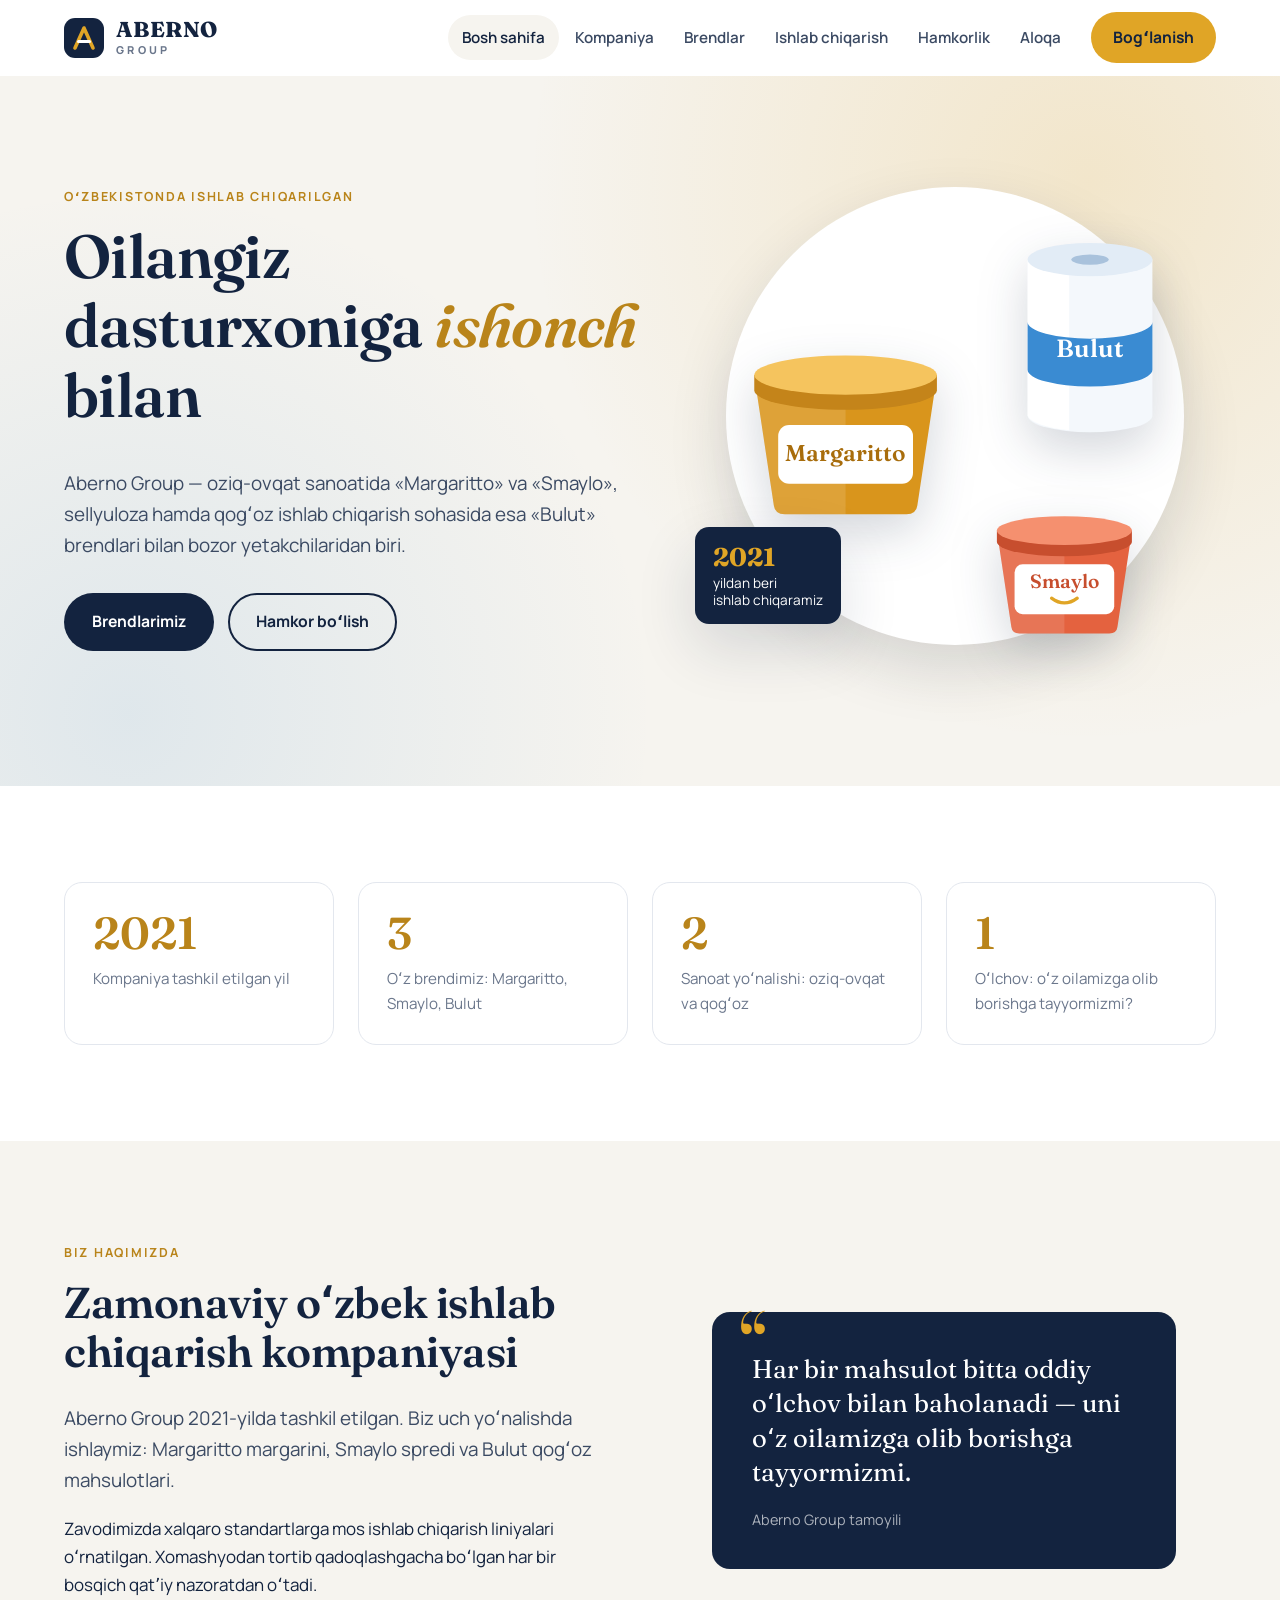
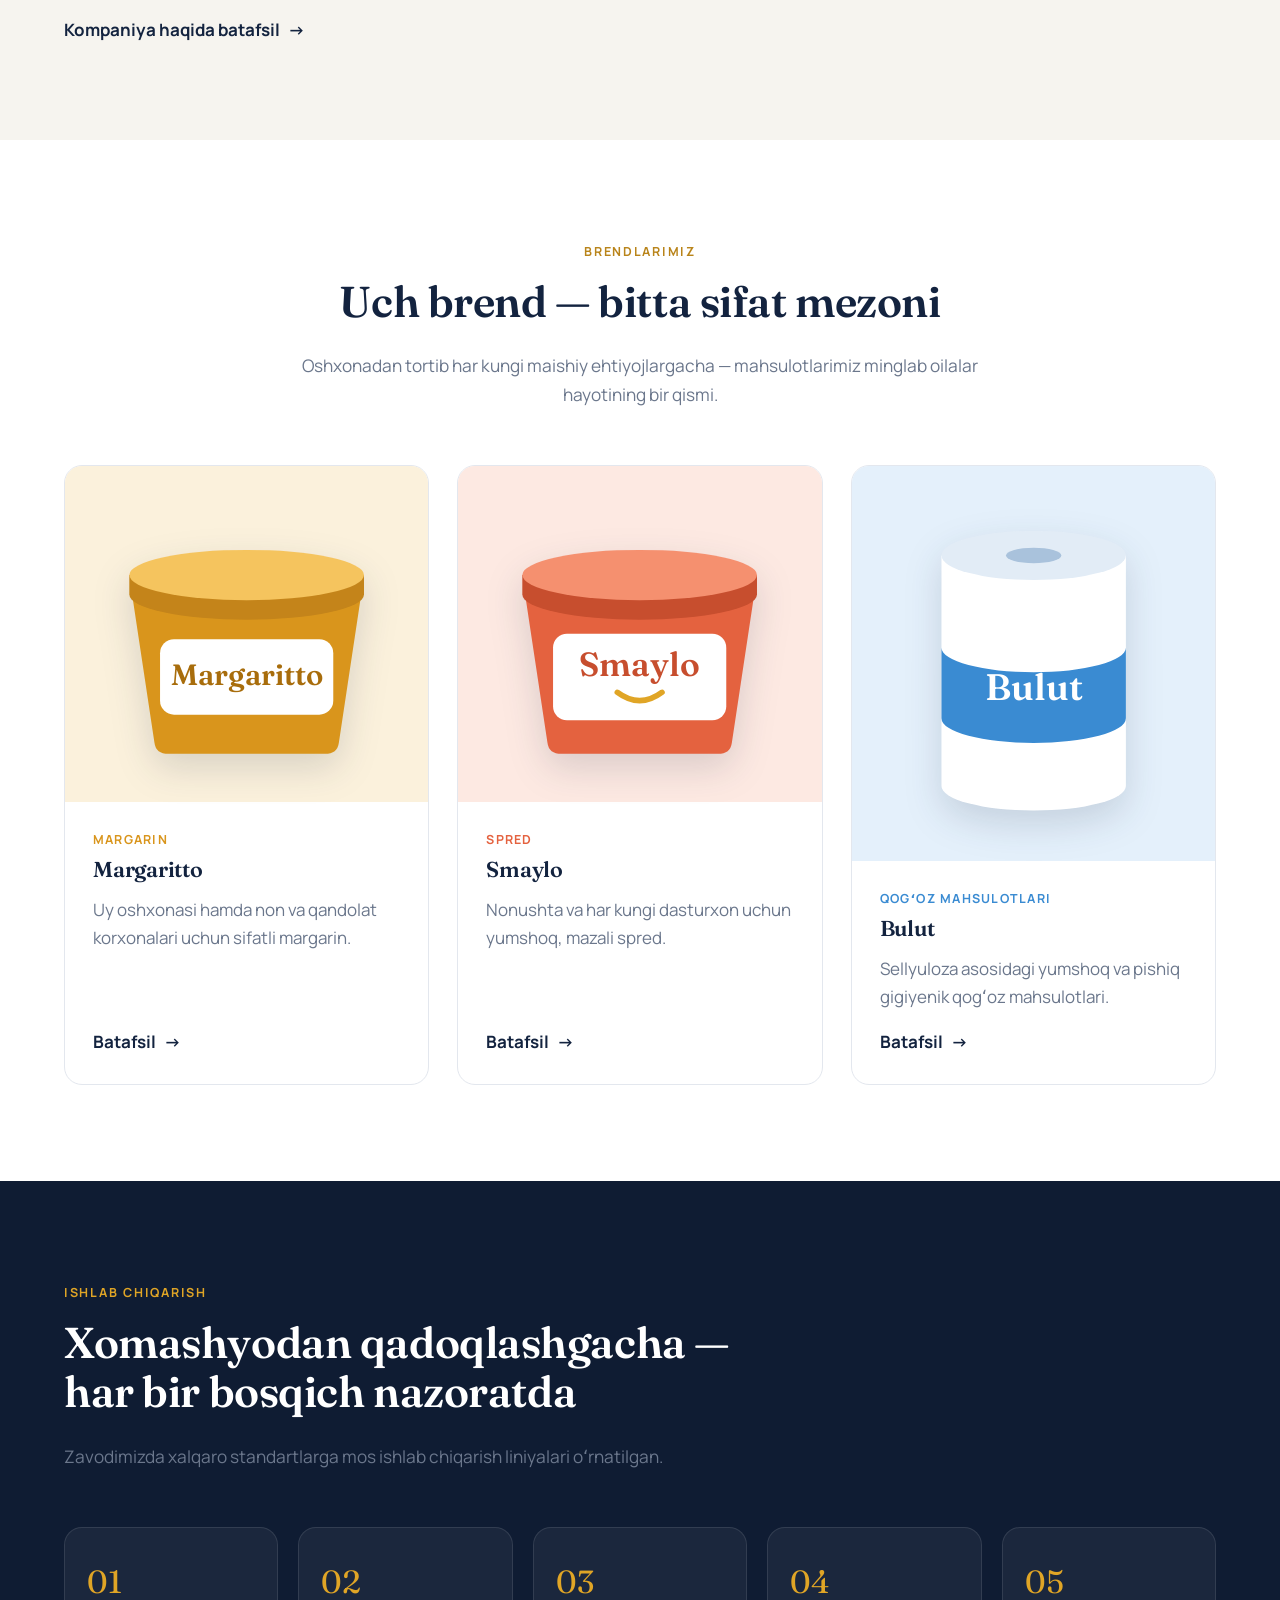
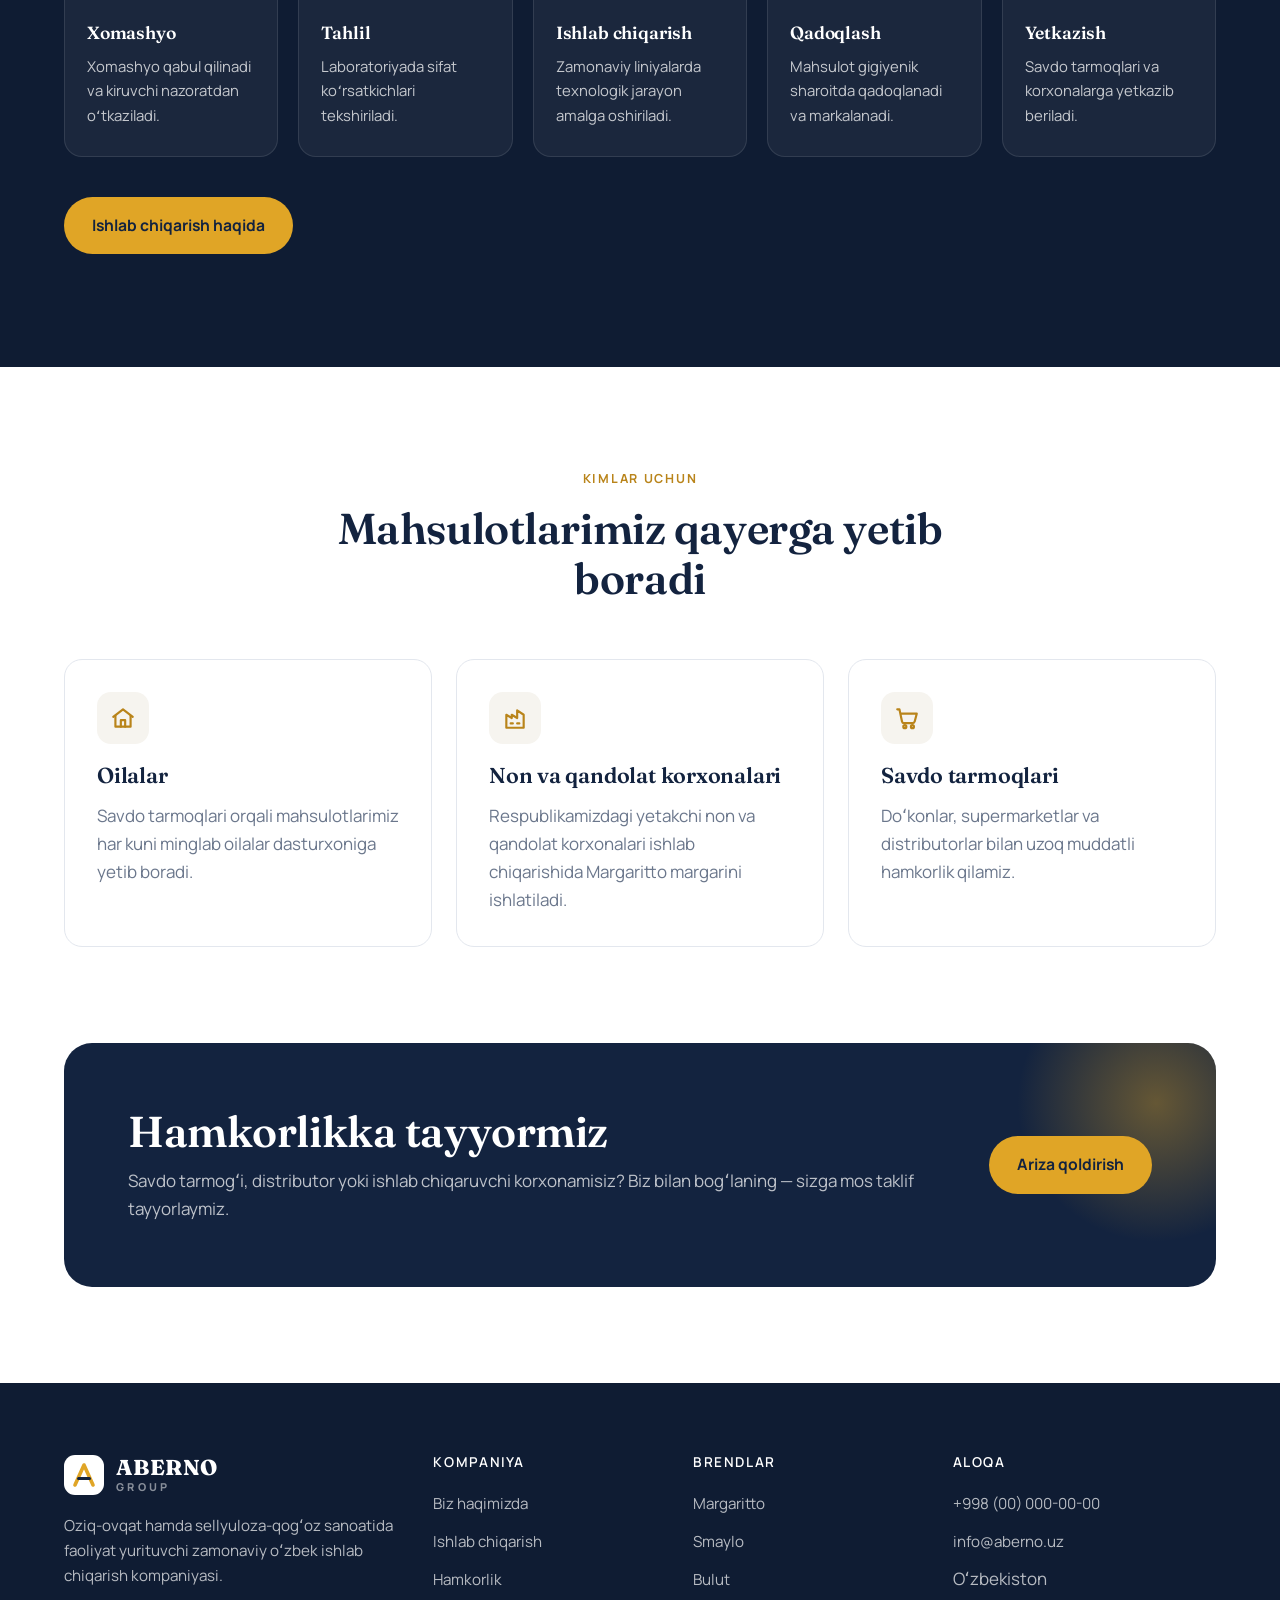
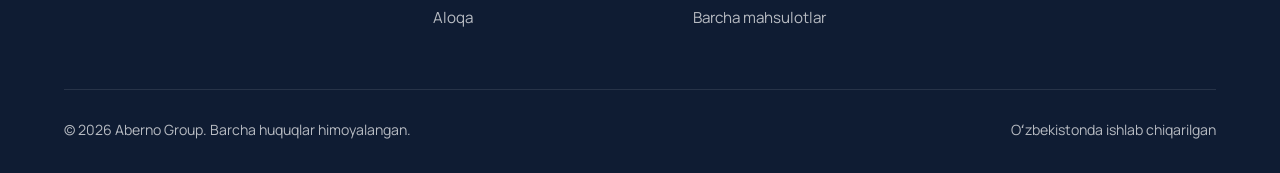
==== index.html @ 1041b738 "Aberno Group veb-sayti: 9 sahifa, umumiy CSS va JS" ====
<!DOCTYPE html>
<html lang="uz" class="no-js">
<head>
  <meta charset="UTF-8">
  <meta name="viewport" content="width=device-width, initial-scale=1.0">
  <title>Aberno Group — Margaritto, Smaylo va Bulut brendlari</title>
  <meta name="description" content="Aberno Group — 2021-yilda tashkil etilgan oʻzbek ishlab chiqarish kompaniyasi. Margaritto margarini, Smaylo spredi va Bulut qogʻoz mahsulotlari.">
  <link rel="icon" href="assets/img/favicon.svg" type="image/svg+xml">
  <link rel="preconnect" href="https://fonts.googleapis.com">
  <link rel="preconnect" href="https://fonts.gstatic.com" crossorigin>
  <link href="https://fonts.googleapis.com/css2?family=Fraunces:ital,opsz,wght@0,9..144,500;0,9..144,600;1,9..144,500&family=Manrope:wght@400;500;600;700;800&display=swap" rel="stylesheet">
  <link rel="stylesheet" href="assets/css/style.css">
  <script src="assets/js/main.js" defer></script>
</head>
<body>

  <header class="site-header">
    <div class="container">
      <a href="index.html" class="logo" aria-label="Aberno Group — bosh sahifa">
        <svg class="logo__mark" viewBox="0 0 40 40" aria-hidden="true"><rect width="40" height="40" rx="11" fill="#13233f"/><path d="M11 30 20 10l9 20" fill="none" stroke="#e0a526" stroke-width="3.6" stroke-linecap="round" stroke-linejoin="round"/><path d="M14.5 23.5h11" stroke="#fff" stroke-width="3" stroke-linecap="round"/></svg>
        <span class="logo__text"><span class="logo__name">ABERNO</span><span class="logo__sub">GROUP</span></span>
      </a>
      <button class="burger" type="button" aria-label="Menyu" aria-expanded="false" aria-controls="nav"><span></span></button>
      <nav class="nav" id="nav" aria-label="Asosiy menyu">
        <ul class="nav__list">
          <li class="nav__item"><a class="nav__link" href="index.html">Bosh sahifa</a></li>
          <li class="nav__item"><a class="nav__link" href="about.html">Kompaniya</a></li>
          <li class="nav__item">
            <a class="nav__link" href="brands.html">Brendlar</a>
            <ul class="nav__dropdown">
              <li><a href="margaritto.html"><span class="dot dot--margaritto"></span>Margaritto — margarin</a></li>
              <li><a href="smaylo.html"><span class="dot dot--smaylo"></span>Smaylo — spred</a></li>
              <li><a href="bulut.html"><span class="dot dot--bulut"></span>Bulut — qogʻoz mahsulotlari</a></li>
            </ul>
          </li>
          <li class="nav__item"><a class="nav__link" href="production.html">Ishlab chiqarish</a></li>
          <li class="nav__item"><a class="nav__link" href="partners.html">Hamkorlik</a></li>
          <li class="nav__item"><a class="nav__link" href="contact.html">Aloqa</a></li>
        </ul>
        <a class="btn btn--primary nav__cta" href="contact.html">Bogʻlanish</a>
      </nav>
    </div>
  </header>

  <main>
    <!-- HERO -->
    <section class="hero">
      <div class="container">
        <div class="reveal">
          <span class="eyebrow">Oʻzbekistonda ishlab chiqarilgan</span>
          <h1>Oilangiz dasturxoniga <em>ishonch</em> bilan</h1>
          <p class="lead">Aberno Group — oziq-ovqat sanoatida «Margaritto» va «Smaylo», sellyuloza hamda qogʻoz ishlab chiqarish sohasida esa «Bulut» brendlari bilan bozor yetakchilaridan biri.</p>
          <div class="hero__actions">
            <a class="btn btn--dark" href="brands.html">Brendlarimiz</a>
            <a class="btn btn--ghost" href="partners.html">Hamkor boʻlish</a>
          </div>
        </div>

        <div class="hero__visual reveal" aria-hidden="true">
          <div class="hero__circle"></div>
          <!-- Margaritto -->
          <svg class="hero__pack hero__pack--1" viewBox="0 0 220 200">
            <path d="M28 72h164l-16 106q-1 8-10 8H54q-9 0-10-8Z" fill="#d9951c"/>
            <path d="M28 72h82v114H54q-9 0-10-8Z" fill="#fff" opacity=".12"/>
            <path d="M26 58h168v14a84 18 0 0 1-168 0Z" fill="#c4841a"/>
            <ellipse cx="110" cy="58" rx="84" ry="18" fill="#f5c45e"/>
            <rect x="48" y="104" width="124" height="54" rx="10" fill="#fff"/>
            <text x="110" y="137" text-anchor="middle" font-family="Fraunces, Georgia, serif" font-size="21" font-weight="600" fill="#a86d0c">Margaritto</text>
          </svg>
          <!-- Bulut -->
          <svg class="hero__pack hero__pack--2" viewBox="0 0 200 220">
            <path d="M40 40v150a60 16 0 0 0 120 0V40Z" fill="#f4f8fc"/>
            <path d="M40 40v150a60 16 0 0 0 40 14V52Z" fill="#fff"/>
            <path d="M40 100a60 16 0 0 0 120 0v46a60 16 0 0 1-120 0Z" fill="#3a8bd2"/>
            <text x="100" y="134" text-anchor="middle" font-family="Fraunces, Georgia, serif" font-size="24" font-weight="600" fill="#fff">Bulut</text>
            <ellipse cx="100" cy="40" rx="60" ry="16" fill="#e2ecf6"/>
            <ellipse cx="100" cy="40" rx="18" ry="5" fill="#a9c2dc"/>
          </svg>
          <!-- Smaylo -->
          <svg class="hero__pack hero__pack--3" viewBox="0 0 220 200">
            <path d="M28 72h164l-16 106q-1 8-10 8H54q-9 0-10-8Z" fill="#e4623f"/>
            <path d="M28 72h82v114H54q-9 0-10-8Z" fill="#fff" opacity=".12"/>
            <path d="M26 58h168v14a84 18 0 0 1-168 0Z" fill="#c74e2e"/>
            <ellipse cx="110" cy="58" rx="84" ry="18" fill="#f5906f"/>
            <rect x="48" y="100" width="124" height="62" rx="10" fill="#fff"/>
            <text x="110" y="130" text-anchor="middle" font-family="Fraunces, Georgia, serif" font-size="24" font-weight="600" fill="#c74e2e">Smaylo</text>
            <path d="M94 142q16 12 32 0" fill="none" stroke="#e0a526" stroke-width="4" stroke-linecap="round"/>
          </svg>
          <div class="hero__badge"><strong>2021</strong>yildan beri<br>ishlab chiqaramiz</div>
        </div>
      </div>
    </section>

    <!-- RAQAMLAR -->
    <section class="section">
      <div class="container">
        <div class="stats">
          <div class="stat reveal">
            <div class="stat__num" data-count="2021" data-from="2000">2021</div>
            <p class="stat__label">Kompaniya tashkil etilgan yil</p>
          </div>
          <div class="stat reveal">
            <div class="stat__num" data-count="3">3</div>
            <p class="stat__label">Oʻz brendimiz: Margaritto, Smaylo, Bulut</p>
          </div>
          <div class="stat reveal">
            <div class="stat__num" data-count="2">2</div>
            <p class="stat__label">Sanoat yoʻnalishi: oziq-ovqat va qogʻoz</p>
          </div>
          <div class="stat reveal">
            <div class="stat__num">1</div>
            <p class="stat__label">Oʻlchov: oʻz oilamizga olib borishga tayyormizmi?</p>
          </div>
        </div>
      </div>
    </section>

    <!-- KOMPANIYA HAQIDA -->
    <section class="section section--soft">
      <div class="container split">
        <div class="reveal">
          <span class="eyebrow">Biz haqimizda</span>
          <h2>Zamonaviy oʻzbek ishlab chiqarish kompaniyasi</h2>
          <p class="lead">Aberno Group 2021-yilda tashkil etilgan. Biz uch yoʻnalishda ishlaymiz: Margaritto margarini, Smaylo spredi va Bulut qogʻoz mahsulotlari.</p>
          <p>Zavodimizda xalqaro standartlarga mos ishlab chiqarish liniyalari oʻrnatilgan. Xomashyodan tortib qadoqlashgacha boʻlgan har bir bosqich qatʼiy nazoratdan oʻtadi.</p>
          <a class="link-arrow" href="about.html">Kompaniya haqida batafsil</a>
        </div>
        <blockquote class="quote reveal">
          Har bir mahsulot bitta oddiy oʻlchov bilan baholanadi — uni oʻz oilamizga olib borishga tayyormizmi.
          <cite>Aberno Group tamoyili</cite>
        </blockquote>
      </div>
    </section>

    <!-- BRENDLAR -->
    <section class="section">
      <div class="container">
        <div class="section-head section-head--center reveal">
          <span class="eyebrow">Brendlarimiz</span>
          <h2>Uch brend — bitta sifat mezoni</h2>
          <p>Oshxonadan tortib har kungi maishiy ehtiyojlargacha — mahsulotlarimiz minglab oilalar hayotining bir qismi.</p>
        </div>
        <div class="brands-grid">
          <a class="brand-card brand-card--margaritto reveal" href="margaritto.html">
            <div class="brand-card__visual">
              <svg viewBox="0 0 220 200" aria-hidden="true">
                <path d="M28 72h164l-16 106q-1 8-10 8H54q-9 0-10-8Z" fill="#d9951c"/>
                <path d="M26 58h168v14a84 18 0 0 1-168 0Z" fill="#c4841a"/>
                <ellipse cx="110" cy="58" rx="84" ry="18" fill="#f5c45e"/>
                <rect x="48" y="104" width="124" height="54" rx="10" fill="#fff"/>
                <text x="110" y="137" text-anchor="middle" font-family="Fraunces, Georgia, serif" font-size="21" font-weight="600" fill="#a86d0c">Margaritto</text>
              </svg>
            </div>
            <div class="brand-card__body">
              <span class="brand-card__tag">Margarin</span>
              <h3>Margaritto</h3>
              <p>Uy oshxonasi hamda non va qandolat korxonalari uchun sifatli margarin.</p>
              <span class="link-arrow">Batafsil</span>
            </div>
          </a>
          <a class="brand-card brand-card--smaylo reveal" href="smaylo.html">
            <div class="brand-card__visual">
              <svg viewBox="0 0 220 200" aria-hidden="true">
                <path d="M28 72h164l-16 106q-1 8-10 8H54q-9 0-10-8Z" fill="#e4623f"/>
                <path d="M26 58h168v14a84 18 0 0 1-168 0Z" fill="#c74e2e"/>
                <ellipse cx="110" cy="58" rx="84" ry="18" fill="#f5906f"/>
                <rect x="48" y="100" width="124" height="62" rx="10" fill="#fff"/>
                <text x="110" y="130" text-anchor="middle" font-family="Fraunces, Georgia, serif" font-size="24" font-weight="600" fill="#c74e2e">Smaylo</text>
                <path d="M94 142q16 12 32 0" fill="none" stroke="#e0a526" stroke-width="4" stroke-linecap="round"/>
              </svg>
            </div>
            <div class="brand-card__body">
              <span class="brand-card__tag">Spred</span>
              <h3>Smaylo</h3>
              <p>Nonushta va har kungi dasturxon uchun yumshoq, mazali spred.</p>
              <span class="link-arrow">Batafsil</span>
            </div>
          </a>
          <a class="brand-card brand-card--bulut reveal" href="bulut.html">
            <div class="brand-card__visual">
              <svg viewBox="0 0 200 220" aria-hidden="true">
                <path d="M40 40v150a60 16 0 0 0 120 0V40Z" fill="#fff"/>
                <path d="M40 100a60 16 0 0 0 120 0v46a60 16 0 0 1-120 0Z" fill="#3a8bd2"/>
                <text x="100" y="134" text-anchor="middle" font-family="Fraunces, Georgia, serif" font-size="24" font-weight="600" fill="#fff">Bulut</text>
                <ellipse cx="100" cy="40" rx="60" ry="16" fill="#e2ecf6"/>
                <ellipse cx="100" cy="40" rx="18" ry="5" fill="#a9c2dc"/>
              </svg>
            </div>
            <div class="brand-card__body">
              <span class="brand-card__tag">Qogʻoz mahsulotlari</span>
              <h3>Bulut</h3>
              <p>Sellyuloza asosidagi yumshoq va pishiq gigiyenik qogʻoz mahsulotlari.</p>
              <span class="link-arrow">Batafsil</span>
            </div>
          </a>
        </div>
      </div>
    </section>

    <!-- ISHLAB CHIQARISH -->
    <section class="section section--dark">
      <div class="container">
        <div class="section-head reveal">
          <span class="eyebrow">Ishlab chiqarish</span>
          <h2>Xomashyodan qadoqlashgacha — har bir bosqich nazoratda</h2>
          <p>Zavodimizda xalqaro standartlarga mos ishlab chiqarish liniyalari oʻrnatilgan.</p>
        </div>
        <ol class="steps">
          <li class="step reveal"><h3>Xomashyo</h3><p>Xomashyo qabul qilinadi va kiruvchi nazoratdan oʻtkaziladi.</p></li>
          <li class="step reveal"><h3>Tahlil</h3><p>Laboratoriyada sifat koʻrsatkichlari tekshiriladi.</p></li>
          <li class="step reveal"><h3>Ishlab chiqarish</h3><p>Zamonaviy liniyalarda texnologik jarayon amalga oshiriladi.</p></li>
          <li class="step reveal"><h3>Qadoqlash</h3><p>Mahsulot gigiyenik sharoitda qadoqlanadi va markalanadi.</p></li>
          <li class="step reveal"><h3>Yetkazish</h3><p>Savdo tarmoqlari va korxonalarga yetkazib beriladi.</p></li>
        </ol>
        <p style="margin-top:40px"><a class="btn btn--primary" href="production.html">Ishlab chiqarish haqida</a></p>
      </div>
    </section>

    <!-- KIMLAR UCHUN -->
    <section class="section">
      <div class="container">
        <div class="section-head section-head--center reveal">
          <span class="eyebrow">Kimlar uchun</span>
          <h2>Mahsulotlarimiz qayerga yetib boradi</h2>
        </div>
        <div class="features">
          <div class="feature reveal">
            <div class="feature__icon"><svg viewBox="0 0 24 24" fill="none" stroke="currentColor" stroke-width="2" stroke-linecap="round" stroke-linejoin="round"><path d="M3 11l9-7 9 7"/><path d="M5 10v10h14V10"/><path d="M10 20v-6h4v6"/></svg></div>
            <h3>Oilalar</h3>
            <p>Savdo tarmoqlari orqali mahsulotlarimiz har kuni minglab oilalar dasturxoniga yetib boradi.</p>
          </div>
          <div class="feature reveal">
            <div class="feature__icon"><svg viewBox="0 0 24 24" fill="none" stroke="currentColor" stroke-width="2" stroke-linecap="round" stroke-linejoin="round"><path d="M4 21V9l5 3V9l5 3V5l6 4v12Z"/><path d="M8 17h2M14 17h2"/></svg></div>
            <h3>Non va qandolat korxonalari</h3>
            <p>Respublikamizdagi yetakchi non va qandolat korxonalari ishlab chiqarishida Margaritto margarini ishlatiladi.</p>
          </div>
          <div class="feature reveal">
            <div class="feature__icon"><svg viewBox="0 0 24 24" fill="none" stroke="currentColor" stroke-width="2" stroke-linecap="round" stroke-linejoin="round"><path d="M3 4h2l2.4 11.2a2 2 0 0 0 2 1.6h7.7a2 2 0 0 0 2-1.5L21 8H6"/><circle cx="10" cy="20" r="1.4"/><circle cx="17" cy="20" r="1.4"/></svg></div>
            <h3>Savdo tarmoqlari</h3>
            <p>Doʻkonlar, supermarketlar va distributorlar bilan uzoq muddatli hamkorlik qilamiz.</p>
          </div>
        </div>
      </div>
    </section>

    <!-- CTA -->
    <section class="section" style="padding-top:0">
      <div class="container">
        <div class="cta reveal">
          <div>
            <h2>Hamkorlikka tayyormiz</h2>
            <p>Savdo tarmogʻi, distributor yoki ishlab chiqaruvchi korxonamisiz? Biz bilan bogʻlaning — sizga mos taklif tayyorlaymiz.</p>
          </div>
          <div class="cta__actions">
            <a class="btn btn--primary" href="contact.html?mavzu=hamkorlik">Ariza qoldirish</a>
          </div>
        </div>
      </div>
    </section>
  </main>

  <footer class="site-footer">
    <div class="container">
      <div class="footer-grid">
        <div>
          <a href="index.html" class="logo">
            <svg class="logo__mark" viewBox="0 0 40 40" aria-hidden="true"><rect width="40" height="40" rx="11" fill="#fff"/><path d="M11 30 20 10l9 20" fill="none" stroke="#e0a526" stroke-width="3.6" stroke-linecap="round" stroke-linejoin="round"/><path d="M14.5 23.5h11" stroke="#13233f" stroke-width="3" stroke-linecap="round"/></svg>
            <span class="logo__text"><span class="logo__name">ABERNO</span><span class="logo__sub">GROUP</span></span>
          </a>
          <p class="footer-about">Oziq-ovqat hamda sellyuloza-qogʻoz sanoatida faoliyat yurituvchi zamonaviy oʻzbek ishlab chiqarish kompaniyasi.</p>
        </div>
        <div>
          <h4>Kompaniya</h4>
          <ul class="footer-links">
            <li><a href="about.html">Biz haqimizda</a></li>
            <li><a href="production.html">Ishlab chiqarish</a></li>
            <li><a href="partners.html">Hamkorlik</a></li>
            <li><a href="contact.html">Aloqa</a></li>
          </ul>
        </div>
        <div>
          <h4>Brendlar</h4>
          <ul class="footer-links">
            <li><a href="margaritto.html">Margaritto</a></li>
            <li><a href="smaylo.html">Smaylo</a></li>
            <li><a href="bulut.html">Bulut</a></li>
            <li><a href="brands.html">Barcha mahsulotlar</a></li>
          </ul>
        </div>
        <div>
          <h4>Aloqa</h4>
          <ul class="footer-links">
            <!-- TODO: haqiqiy aloqa maʼlumotlarini kiriting -->
            <li><a href="tel:+998000000000">+998 (00) 000-00-00</a></li>
            <li><a href="mailto:info@aberno.uz">info@aberno.uz</a></li>
            <li>Oʻzbekiston</li>
          </ul>
        </div>
      </div>
      <div class="footer-bottom">
        <span>© <span data-year>2026</span> Aberno Group. Barcha huquqlar himoyalangan.</span>
        <span>Oʻzbekistonda ishlab chiqarilgan</span>
      </div>
    </div>
  </footer>

  <button class="to-top" type="button" aria-label="Yuqoriga"><svg viewBox="0 0 24 24" fill="none" stroke="currentColor" stroke-width="2.5" stroke-linecap="round" stroke-linejoin="round"><path d="M12 19V5M5 12l7-7 7 7"/></svg></button>
</body>
</html>
---- assets/css/style.css ----
/* ==========================================================
   Aberno Group — umumiy uslublar
   ========================================================== */

:root {
  --ink: #13233f;
  --ink-soft: #3b4a63;
  --muted: #6b778c;
  --line: #e3e7ee;
  --bg: #ffffff;
  --bg-soft: #f6f4ef;
  --bg-dark: #0f1c33;

  --accent: #e0a526;
  --accent-dark: #b9841a;

  --margaritto: #d9951c;
  --margaritto-soft: #fbf1dc;
  --smaylo: #e4623f;
  --smaylo-soft: #fde9e2;
  --bulut: #3a8bd2;
  --bulut-soft: #e4f0fb;

  --radius: 18px;
  --radius-sm: 10px;
  --shadow: 0 10px 30px rgba(19, 35, 63, 0.08);
  --shadow-lg: 0 24px 60px rgba(19, 35, 63, 0.14);

  --font-body: "Manrope", system-ui, -apple-system, "Segoe UI", sans-serif;
  --font-head: "Fraunces", Georgia, serif;

  --container: 1200px;
  --header-h: 76px;
}

*,
*::before,
*::after { box-sizing: border-box; }

html { scroll-behavior: smooth; }

body {
  margin: 0;
  font-family: var(--font-body);
  font-size: 17px;
  line-height: 1.65;
  color: var(--ink);
  background: var(--bg);
  -webkit-font-smoothing: antialiased;
}

img, svg { display: block; max-width: 100%; }

a { color: inherit; text-decoration: none; }

h1, h2, h3, h4 {
  font-family: var(--font-head);
  font-weight: 600;
  line-height: 1.15;
  margin: 0 0 0.6em;
  letter-spacing: -0.01em;
}

h1 { font-size: clamp(2.2rem, 5vw, 3.8rem); }
h2 { font-size: clamp(1.8rem, 3.6vw, 2.7rem); }
h3 { font-size: 1.35rem; }

p { margin: 0 0 1em; }

.container {
  width: 100%;
  max-width: var(--container);
  margin: 0 auto;
  padding: 0 24px;
}

.section { padding: 96px 0; }
.section--soft { background: var(--bg-soft); }
.section--dark { background: var(--bg-dark); color: #fff; }
.section--dark p { color: rgba(255, 255, 255, 0.75); }

.eyebrow {
  display: inline-block;
  font-size: 0.78rem;
  font-weight: 700;
  letter-spacing: 0.14em;
  text-transform: uppercase;
  color: var(--accent-dark);
  margin-bottom: 14px;
}
.section--dark .eyebrow { color: var(--accent); }

.section-head { max-width: 720px; margin-bottom: 56px; }
.section-head--center { margin-left: auto; margin-right: auto; text-align: center; }
.section-head p { color: var(--muted); font-size: 1.08rem; }

.lead { font-size: 1.18rem; color: var(--ink-soft); }

/* ---------- Tugmalar ---------- */
.btn {
  display: inline-flex;
  align-items: center;
  gap: 10px;
  padding: 14px 26px;
  border-radius: 999px;
  font-weight: 700;
  font-size: 0.98rem;
  border: 2px solid transparent;
  cursor: pointer;
  transition: transform 0.2s, background 0.2s, color 0.2s, border-color 0.2s;
  font-family: inherit;
}
.btn:hover { transform: translateY(-2px); }
.btn--primary { background: var(--accent); color: var(--ink); }
.btn--primary:hover { background: #ebb43e; }
.btn--dark { background: var(--ink); color: #fff; }
.btn--dark:hover { background: #1d3257; }
.btn--ghost { border-color: currentColor; background: transparent; }
.btn--ghost:hover { background: rgba(255, 255, 255, 0.08); }
.btn svg { width: 18px; height: 18px; }

.link-arrow {
  display: inline-flex;
  align-items: center;
  gap: 8px;
  font-weight: 700;
  color: var(--ink);
}
.link-arrow::after { content: "→"; transition: transform 0.2s; }
.link-arrow:hover::after { transform: translateX(4px); }

/* ---------- Header ---------- */
.site-header {
  position: sticky;
  top: 0;
  z-index: 100;
  height: var(--header-h);
  background: rgba(255, 255, 255, 0.92);
  backdrop-filter: blur(12px);
  border-bottom: 1px solid transparent;
  transition: border-color 0.3s, box-shadow 0.3s;
}
.site-header.is-scrolled {
  border-color: var(--line);
  box-shadow: 0 6px 24px rgba(19, 35, 63, 0.06);
}
.site-header .container {
  height: 100%;
  display: flex;
  align-items: center;
  justify-content: space-between;
  gap: 24px;
}

.logo { display: flex; align-items: center; gap: 12px; font-weight: 800; }
.logo__mark { width: 40px; height: 40px; }
.logo__text { display: flex; flex-direction: column; line-height: 1; }
.logo__name { font-family: var(--font-head); font-size: 1.35rem; letter-spacing: 0.02em; }
.logo__sub { font-size: 0.68rem; letter-spacing: 0.3em; color: var(--muted); margin-top: 4px; }

.nav { display: flex; align-items: center; gap: 6px; }
.nav__list { list-style: none; margin: 0; padding: 0; display: flex; gap: 2px; }
.nav__item { position: relative; }
.nav__link {
  display: block;
  padding: 10px 14px;
  border-radius: 999px;
  font-weight: 600;
  font-size: 0.95rem;
  color: var(--ink-soft);
  transition: color 0.2s, background 0.2s;
}
.nav__link:hover { color: var(--ink); background: var(--bg-soft); }
.nav__link.is-active { color: var(--ink); background: var(--bg-soft); }

.nav__dropdown {
  position: absolute;
  top: calc(100% + 8px);
  left: 0;
  min-width: 240px;
  list-style: none;
  margin: 0;
  padding: 8px;
  background: #fff;
  border: 1px solid var(--line);
  border-radius: var(--radius-sm);
  box-shadow: var(--shadow-lg);
  opacity: 0;
  visibility: hidden;
  transform: translateY(6px);
  transition: all 0.2s;
}
.nav__item:hover .nav__dropdown,
.nav__item:focus-within .nav__dropdown {
  opacity: 1;
  visibility: visible;
  transform: translateY(0);
}
.nav__dropdown a {
  display: flex;
  align-items: center;
  gap: 10px;
  padding: 10px 12px;
  border-radius: 8px;
  font-weight: 600;
  font-size: 0.95rem;
}
.nav__dropdown a:hover { background: var(--bg-soft); }
.dot { width: 10px; height: 10px; border-radius: 50%; flex-shrink: 0; }
.dot--margaritto { background: var(--margaritto); }
.dot--smaylo { background: var(--smaylo); }
.dot--bulut { background: var(--bulut); }

.nav__cta { margin-left: 10px; padding: 11px 20px; }

.burger {
  display: none;
  width: 44px;
  height: 44px;
  border: 0;
  background: var(--bg-soft);
  border-radius: 12px;
  cursor: pointer;
  position: relative;
}
.burger span,
.burger span::before,
.burger span::after {
  position: absolute;
  left: 12px;
  width: 20px;
  height: 2px;
  background: var(--ink);
  border-radius: 2px;
  transition: transform 0.3s, top 0.3s, opacity 0.3s;
  content: "";
}
.burger span { top: 21px; }
.burger span::before { left: 0; top: -6px; }
.burger span::after { left: 0; top: 6px; }
.nav-open .burger span { background: transparent; }
.nav-open .burger span::before { top: 0; transform: rotate(45deg); }
.nav-open .burger span::after { top: 0; transform: rotate(-45deg); }

/* ---------- Hero ---------- */
.hero {
  position: relative;
  overflow: hidden;
  padding: 80px 0 110px;
  background:
    radial-gradient(circle at 85% 15%, rgba(224, 165, 38, 0.18), transparent 45%),
    radial-gradient(circle at 10% 90%, rgba(58, 139, 210, 0.12), transparent 40%),
    var(--bg-soft);
}
.hero .container {
  display: grid;
  grid-template-columns: 1.1fr 1fr;
  align-items: center;
  gap: 56px;
}
.hero h1 em { font-style: italic; color: var(--accent-dark); }
.hero .lead { max-width: 560px; margin-bottom: 32px; }
.hero__actions { display: flex; flex-wrap: wrap; gap: 14px; }

.hero__visual {
  position: relative;
  aspect-ratio: 1 / 1;
  max-width: 520px;
  width: 100%;
  justify-self: center;
}
.hero__circle {
  position: absolute;
  inset: 6%;
  border-radius: 50%;
  background: #fff;
  box-shadow: var(--shadow-lg);
}
.hero__pack {
  position: absolute;
  filter: drop-shadow(0 18px 24px rgba(19, 35, 63, 0.18));
  animation: float 6s ease-in-out infinite;
}
.hero__pack--1 { width: 46%; left: 6%; top: 30%; }
.hero__pack--2 { width: 40%; right: 4%; top: 12%; animation-delay: -2s; }
.hero__pack--3 { width: 34%; right: 12%; bottom: 6%; animation-delay: -4s; }

@keyframes float {
  0%, 100% { transform: translateY(0); }
  50% { transform: translateY(-12px); }
}

.hero__badge {
  position: absolute;
  left: 0;
  bottom: 10%;
  background: var(--ink);
  color: #fff;
  padding: 14px 18px;
  border-radius: 14px;
  box-shadow: var(--shadow-lg);
  font-size: 0.85rem;
  line-height: 1.3;
}
.hero__badge strong { display: block; font-family: var(--font-head); font-size: 1.6rem; color: var(--accent); }

/* ---------- Sahifa sarlavhasi (ichki sahifalar) ---------- */
.page-hero {
  padding: 72px 0 64px;
  background:
    radial-gradient(circle at 90% 0%, rgba(224, 165, 38, 0.16), transparent 50%),
    var(--bg-soft);
}
.page-hero h1 { max-width: 820px; }
.page-hero .lead { max-width: 720px; margin: 0; }
.breadcrumbs {
  display: flex;
  gap: 8px;
  font-size: 0.88rem;
  color: var(--muted);
  margin-bottom: 20px;
}
.breadcrumbs a:hover { color: var(--ink); }
.breadcrumbs span[aria-current] { color: var(--ink); font-weight: 600; }

.page-hero--margaritto { background: linear-gradient(135deg, var(--margaritto-soft), #fff 70%); }
.page-hero--smaylo { background: linear-gradient(135deg, var(--smaylo-soft), #fff 70%); }
.page-hero--bulut { background: linear-gradient(135deg, var(--bulut-soft), #fff 70%); }

.brand-hero {
  display: grid;
  grid-template-columns: 1.2fr 1fr;
  gap: 48px;
  align-items: center;
}
.brand-hero__visual { max-width: 380px; justify-self: center; filter: drop-shadow(0 20px 30px rgba(19, 35, 63, 0.18)); }

/* ---------- Raqamlar ---------- */
.stats {
  display: grid;
  grid-template-columns: repeat(4, 1fr);
  gap: 24px;
}
.stat {
  padding: 28px;
  border-radius: var(--radius);
  background: #fff;
  border: 1px solid var(--line);
}
.section--dark .stat { background: rgba(255, 255, 255, 0.05); border-color: rgba(255, 255, 255, 0.1); }
.stat__num {
  font-family: var(--font-head);
  font-size: 2.8rem;
  font-weight: 600;
  line-height: 1;
  color: var(--accent-dark);
  margin-bottom: 10px;
}
.section--dark .stat__num { color: var(--accent); }
.stat__label { font-size: 0.95rem; color: var(--muted); margin: 0; }
.section--dark .stat__label { color: rgba(255, 255, 255, 0.7); }

/* ---------- Ikki ustunli blok ---------- */
.split {
  display: grid;
  grid-template-columns: 1fr 1fr;
  gap: 64px;
  align-items: center;
}
.split--top { align-items: start; }

.quote {
  position: relative;
  padding: 40px;
  border-radius: var(--radius);
  background: var(--ink);
  color: #fff;
  font-family: var(--font-head);
  font-size: 1.6rem;
  line-height: 1.35;
}
.quote::before {
  content: "“";
  position: absolute;
  top: -10px;
  left: 28px;
  font-size: 6rem;
  color: var(--accent);
  line-height: 1;
}
.quote cite {
  display: block;
  margin-top: 20px;
  font-family: var(--font-body);
  font-size: 0.9rem;
  font-style: normal;
  color: rgba(255, 255, 255, 0.65);
}

/* ---------- Brend kartalari ---------- */
.brands-grid {
  display: grid;
  grid-template-columns: repeat(3, 1fr);
  gap: 28px;
}
.brand-card {
  position: relative;
  display: flex;
  flex-direction: column;
  border-radius: var(--radius);
  overflow: hidden;
  background: #fff;
  border: 1px solid var(--line);
  transition: transform 0.3s, box-shadow 0.3s;
}
.brand-card:hover { transform: translateY(-6px); box-shadow: var(--shadow-lg); }
.brand-card__visual {
  display: grid;
  place-items: center;
  aspect-ratio: 4 / 3;
  padding: 28px;
}
.brand-card__visual svg { height: 100%; width: auto; filter: drop-shadow(0 14px 18px rgba(19, 35, 63, 0.15)); }
.brand-card--margaritto .brand-card__visual { background: var(--margaritto-soft); }
.brand-card--smaylo .brand-card__visual { background: var(--smaylo-soft); }
.brand-card--bulut .brand-card__visual { background: var(--bulut-soft); }
.brand-card__body { padding: 28px; display: flex; flex-direction: column; flex: 1; }
.brand-card__tag {
  font-size: 0.78rem;
  font-weight: 700;
  letter-spacing: 0.1em;
  text-transform: uppercase;
  margin-bottom: 8px;
}
.brand-card--margaritto .brand-card__tag { color: var(--margaritto); }
.brand-card--smaylo .brand-card__tag { color: var(--smaylo); }
.brand-card--bulut .brand-card__tag { color: var(--bulut); }
.brand-card__body p { color: var(--muted); flex: 1; }

/* ---------- Xususiyatlar ---------- */
.features {
  display: grid;
  grid-template-columns: repeat(3, 1fr);
  gap: 24px;
}
.features--4 { grid-template-columns: repeat(4, 1fr); }
.feature {
  padding: 32px;
  border-radius: var(--radius);
  background: #fff;
  border: 1px solid var(--line);
}
.section--soft .feature { border-color: transparent; }
.feature__icon {
  width: 52px;
  height: 52px;
  display: grid;
  place-items: center;
  border-radius: 14px;
  background: var(--bg-soft);
  color: var(--accent-dark);
  margin-bottom: 20px;
}
.section--soft .feature__icon { background: var(--margaritto-soft); }
.feature__icon svg { width: 26px; height: 26px; }
.feature p { color: var(--muted); margin: 0; }

/* ---------- Jarayon bosqichlari ---------- */
.steps {
  list-style: none;
  margin: 0;
  padding: 0;
  display: grid;
  grid-template-columns: repeat(5, 1fr);
  gap: 20px;
  counter-reset: step;
}
.step {
  position: relative;
  padding: 28px 22px;
  border-radius: var(--radius);
  background: rgba(255, 255, 255, 0.05);
  border: 1px solid rgba(255, 255, 255, 0.1);
  counter-increment: step;
}
.step::before {
  content: "0" counter(step);
  display: block;
  font-family: var(--font-head);
  font-size: 2rem;
  color: var(--accent);
  margin-bottom: 14px;
}
.step h3 { font-size: 1.1rem; }
.step p { font-size: 0.93rem; margin: 0; }

/* ---------- Mahsulotlar ro'yxati ---------- */
.products {
  display: grid;
  grid-template-columns: repeat(3, 1fr);
  gap: 24px;
}
.product {
  padding: 28px;
  border-radius: var(--radius);
  background: #fff;
  border: 1px solid var(--line);
}
.product__head { display: flex; align-items: center; justify-content: space-between; gap: 12px; margin-bottom: 12px; }
.product h3 { margin: 0; font-size: 1.2rem; }
.product p { color: var(--muted); margin: 0 0 16px; }
.chip {
  display: inline-block;
  padding: 4px 12px;
  border-radius: 999px;
  font-size: 0.78rem;
  font-weight: 700;
  background: var(--bg-soft);
  color: var(--ink-soft);
  white-space: nowrap;
}
.chips { display: flex; flex-wrap: wrap; gap: 8px; }

.filter {
  display: flex;
  flex-wrap: wrap;
  gap: 10px;
  margin-bottom: 36px;
}
.filter__btn {
  padding: 10px 20px;
  border-radius: 999px;
  border: 1px solid var(--line);
  background: #fff;
  font-family: inherit;
  font-weight: 700;
  font-size: 0.92rem;
  color: var(--ink-soft);
  cursor: pointer;
  transition: all 0.2s;
}
.filter__btn:hover { border-color: var(--ink); }
.filter__btn.is-active { background: var(--ink); color: #fff; border-color: var(--ink); }
.product[hidden] { display: none; }

/* ---------- Ro'yxat belgilari ---------- */
.checklist { list-style: none; margin: 0 0 1.5em; padding: 0; }
.checklist li {
  position: relative;
  padding-left: 34px;
  margin-bottom: 12px;
}
.checklist li::before {
  content: "";
  position: absolute;
  left: 0;
  top: 4px;
  width: 20px;
  height: 20px;
  border-radius: 50%;
  background: var(--accent) url("data:image/svg+xml,%3Csvg xmlns='http://www.w3.org/2000/svg' viewBox='0 0 24 24' fill='none' stroke='%2313233f' stroke-width='3' stroke-linecap='round' stroke-linejoin='round'%3E%3Cpath d='M5 12l5 5L20 7'/%3E%3C/svg%3E") center / 12px no-repeat;
}

/* ---------- Vaqt chizig'i ---------- */
.timeline { position: relative; list-style: none; margin: 0; padding: 0 0 0 32px; }
.timeline::before {
  content: "";
  position: absolute;
  left: 7px;
  top: 8px;
  bottom: 8px;
  width: 2px;
  background: var(--line);
}
.timeline li { position: relative; padding-bottom: 32px; }
.timeline li:last-child { padding-bottom: 0; }
.timeline li::before {
  content: "";
  position: absolute;
  left: -32px;
  top: 6px;
  width: 16px;
  height: 16px;
  border-radius: 50%;
  background: #fff;
  border: 3px solid var(--accent);
}
.timeline__label { font-weight: 800; color: var(--accent-dark); font-size: 0.9rem; letter-spacing: 0.05em; }
.timeline h3 { margin: 4px 0 6px; font-size: 1.2rem; }
.timeline p { color: var(--muted); margin: 0; }

/* ---------- CTA ---------- */
.cta {
  position: relative;
  overflow: hidden;
  padding: 64px;
  border-radius: 28px;
  background: var(--ink);
  color: #fff;
  display: grid;
  grid-template-columns: 1.4fr auto;
  align-items: center;
  gap: 32px;
}
.cta::after {
  content: "";
  position: absolute;
  right: -80px;
  top: -80px;
  width: 280px;
  height: 280px;
  border-radius: 50%;
  background: radial-gradient(circle, rgba(224, 165, 38, 0.4), transparent 70%);
}
.cta h2 { margin-bottom: 10px; }
.cta p { color: rgba(255, 255, 255, 0.72); margin: 0; }
.cta__actions { position: relative; z-index: 1; display: flex; gap: 12px; flex-wrap: wrap; }

/* ---------- Aloqa ---------- */
.contact-grid {
  display: grid;
  grid-template-columns: 1fr 1.3fr;
  gap: 48px;
  align-items: start;
}
.contact-cards { display: grid; gap: 16px; }
.contact-card {
  display: flex;
  gap: 18px;
  padding: 24px;
  border-radius: var(--radius);
  background: #fff;
  border: 1px solid var(--line);
}
.contact-card__icon {
  flex-shrink: 0;
  width: 48px;
  height: 48px;
  display: grid;
  place-items: center;
  border-radius: 12px;
  background: var(--margaritto-soft);
  color: var(--accent-dark);
}
.contact-card__icon svg { width: 22px; height: 22px; }
.contact-card h3 { font-family: var(--font-body); font-size: 0.85rem; font-weight: 700; color: var(--muted); text-transform: uppercase; letter-spacing: 0.08em; margin: 0 0 4px; }
.contact-card p, .contact-card a { margin: 0; font-weight: 700; font-size: 1.05rem; }
.contact-card a:hover { color: var(--accent-dark); }

.form {
  padding: 40px;
  border-radius: 24px;
  background: #fff;
  border: 1px solid var(--line);
  box-shadow: var(--shadow);
}
.form__row { display: grid; grid-template-columns: 1fr 1fr; gap: 16px; }
.field { display: flex; flex-direction: column; gap: 6px; margin-bottom: 18px; }
.field label { font-weight: 700; font-size: 0.9rem; }
.field input,
.field select,
.field textarea {
  width: 100%;
  padding: 14px 16px;
  border: 1.5px solid var(--line);
  border-radius: 12px;
  font-family: inherit;
  font-size: 1rem;
  color: var(--ink);
  background: #fff;
  transition: border-color 0.2s, box-shadow 0.2s;
}
.field textarea { min-height: 140px; resize: vertical; }
.field input:focus,
.field select:focus,
.field textarea:focus {
  outline: none;
  border-color: var(--accent);
  box-shadow: 0 0 0 4px rgba(224, 165, 38, 0.18);
}
.field.has-error input,
.field.has-error select,
.field.has-error textarea { border-color: #d64545; }
.field__error { font-size: 0.82rem; color: #d64545; min-height: 1em; }
.form__note { font-size: 0.85rem; color: var(--muted); margin: 14px 0 0; }
.form__success {
  display: none;
  padding: 16px 18px;
  border-radius: 12px;
  background: #e6f6ec;
  color: #1c6b3a;
  font-weight: 700;
  margin-bottom: 20px;
}
.form__success.is-visible { display: block; }

.map-placeholder {
  display: grid;
  place-items: center;
  min-height: 320px;
  border-radius: 24px;
  background:
    repeating-linear-gradient(45deg, rgba(19, 35, 63, 0.04) 0 12px, transparent 12px 24px),
    var(--bg-soft);
  border: 1px dashed #c9cfd9;
  color: var(--muted);
  text-align: center;
  padding: 24px;
}

/* ---------- Footer ---------- */
.site-footer { background: var(--bg-dark); color: rgba(255, 255, 255, 0.7); padding: 72px 0 32px; }
.footer-grid {
  display: grid;
  grid-template-columns: 1.5fr 1fr 1fr 1.2fr;
  gap: 40px;
  padding-bottom: 48px;
  border-bottom: 1px solid rgba(255, 255, 255, 0.1);
}
.site-footer .logo__name { color: #fff; }
.site-footer .logo__sub { color: rgba(255, 255, 255, 0.5); }
.footer-about { margin-top: 18px; font-size: 0.95rem; max-width: 340px; }
.site-footer h4 { font-family: var(--font-body); color: #fff; font-size: 0.85rem; letter-spacing: 0.12em; text-transform: uppercase; margin-bottom: 18px; }
.footer-links { list-style: none; margin: 0; padding: 0; }
.footer-links li { margin-bottom: 10px; }
.footer-links a { font-size: 0.95rem; transition: color 0.2s; }
.footer-links a:hover { color: var(--accent); }
.footer-bottom {
  display: flex;
  justify-content: space-between;
  flex-wrap: wrap;
  gap: 12px;
  padding-top: 28px;
  font-size: 0.88rem;
}

/* ---------- Yuqoriga tugmasi ---------- */
.to-top {
  position: fixed;
  right: 24px;
  bottom: 24px;
  z-index: 90;
  width: 48px;
  height: 48px;
  border: 0;
  border-radius: 50%;
  background: var(--ink);
  color: #fff;
  cursor: pointer;
  box-shadow: var(--shadow-lg);
  opacity: 0;
  visibility: hidden;
  transform: translateY(10px);
  transition: all 0.3s;
}
.to-top.is-visible { opacity: 1; visibility: visible; transform: translateY(0); }
.to-top svg { width: 20px; height: 20px; margin: auto; }

/* ---------- Animatsiya ---------- */
.reveal { opacity: 0; transform: translateY(24px); transition: opacity 0.7s ease, transform 0.7s ease; }
.reveal.is-visible { opacity: 1; transform: none; }
.no-js .reveal { opacity: 1; transform: none; }

@media (prefers-reduced-motion: reduce) {
  html { scroll-behavior: auto; }
  .reveal { opacity: 1; transform: none; transition: none; }
  .hero__pack { animation: none; }
}

/* ---------- Moslashuvchanlik ---------- */
@media (max-width: 1100px) {
  .steps { grid-template-columns: repeat(3, 1fr); }
  .features--4 { grid-template-columns: repeat(2, 1fr); }
  .footer-grid { grid-template-columns: 1fr 1fr; }
}

@media (max-width: 960px) {
  body { font-size: 16px; }
  .section { padding: 72px 0; }

  .burger { display: block; }
  .nav {
    position: fixed;
    top: var(--header-h);
    left: 0;
    right: 0;
    bottom: 0;
    flex-direction: column;
    align-items: stretch;
    padding: 20px 24px 40px;
    background: #fff;
    overflow-y: auto;
    opacity: 0;
    visibility: hidden;
    transform: translateY(-12px);
    transition: opacity 0.3s ease, transform 0.3s ease, visibility 0.3s;
  }
  .nav-open .nav { opacity: 1; visibility: visible; transform: none; }
  .nav-open { overflow: hidden; }
  .nav__list { flex-direction: column; }
  .nav__link { padding: 14px 16px; font-size: 1.05rem; border-radius: 12px; }
  .nav__dropdown {
    position: static;
    opacity: 1;
    visibility: visible;
    transform: none;
    box-shadow: none;
    border: 0;
    padding: 0 0 0 16px;
    min-width: 0;
  }
  .nav__cta { margin: 16px 0 0; justify-content: center; }

  .hero .container,
  .brand-hero,
  .split,
  .contact-grid,
  .cta { grid-template-columns: 1fr; }
  .hero { padding: 56px 0 80px; }
  .hero__visual { max-width: 420px; }
  .brand-hero__visual { max-width: 280px; }
  .split { gap: 40px; }

  .stats { grid-template-columns: repeat(2, 1fr); }
  .brands-grid,
  .features,
  .products { grid-template-columns: 1fr 1fr; }
  .cta { padding: 44px 32px; }
}

@media (max-width: 640px) {
  .container { padding: 0 16px; }
  .section { padding: 60px 0; }
  .brands-grid,
  .features,
  .features--4,
  .products,
  .steps,
  .form__row { grid-template-columns: 1fr; }
  .stats { gap: 14px; }
  .stat { padding: 20px; }
  .stat__num { font-size: 2.2rem; }
  .footer-grid { grid-template-columns: 1fr; }
  .form { padding: 24px; }
  .quote { padding: 32px 24px; font-size: 1.3rem; }
  .hero__badge { font-size: 0.78rem; }
  .hero__badge strong { font-size: 1.3rem; }
}
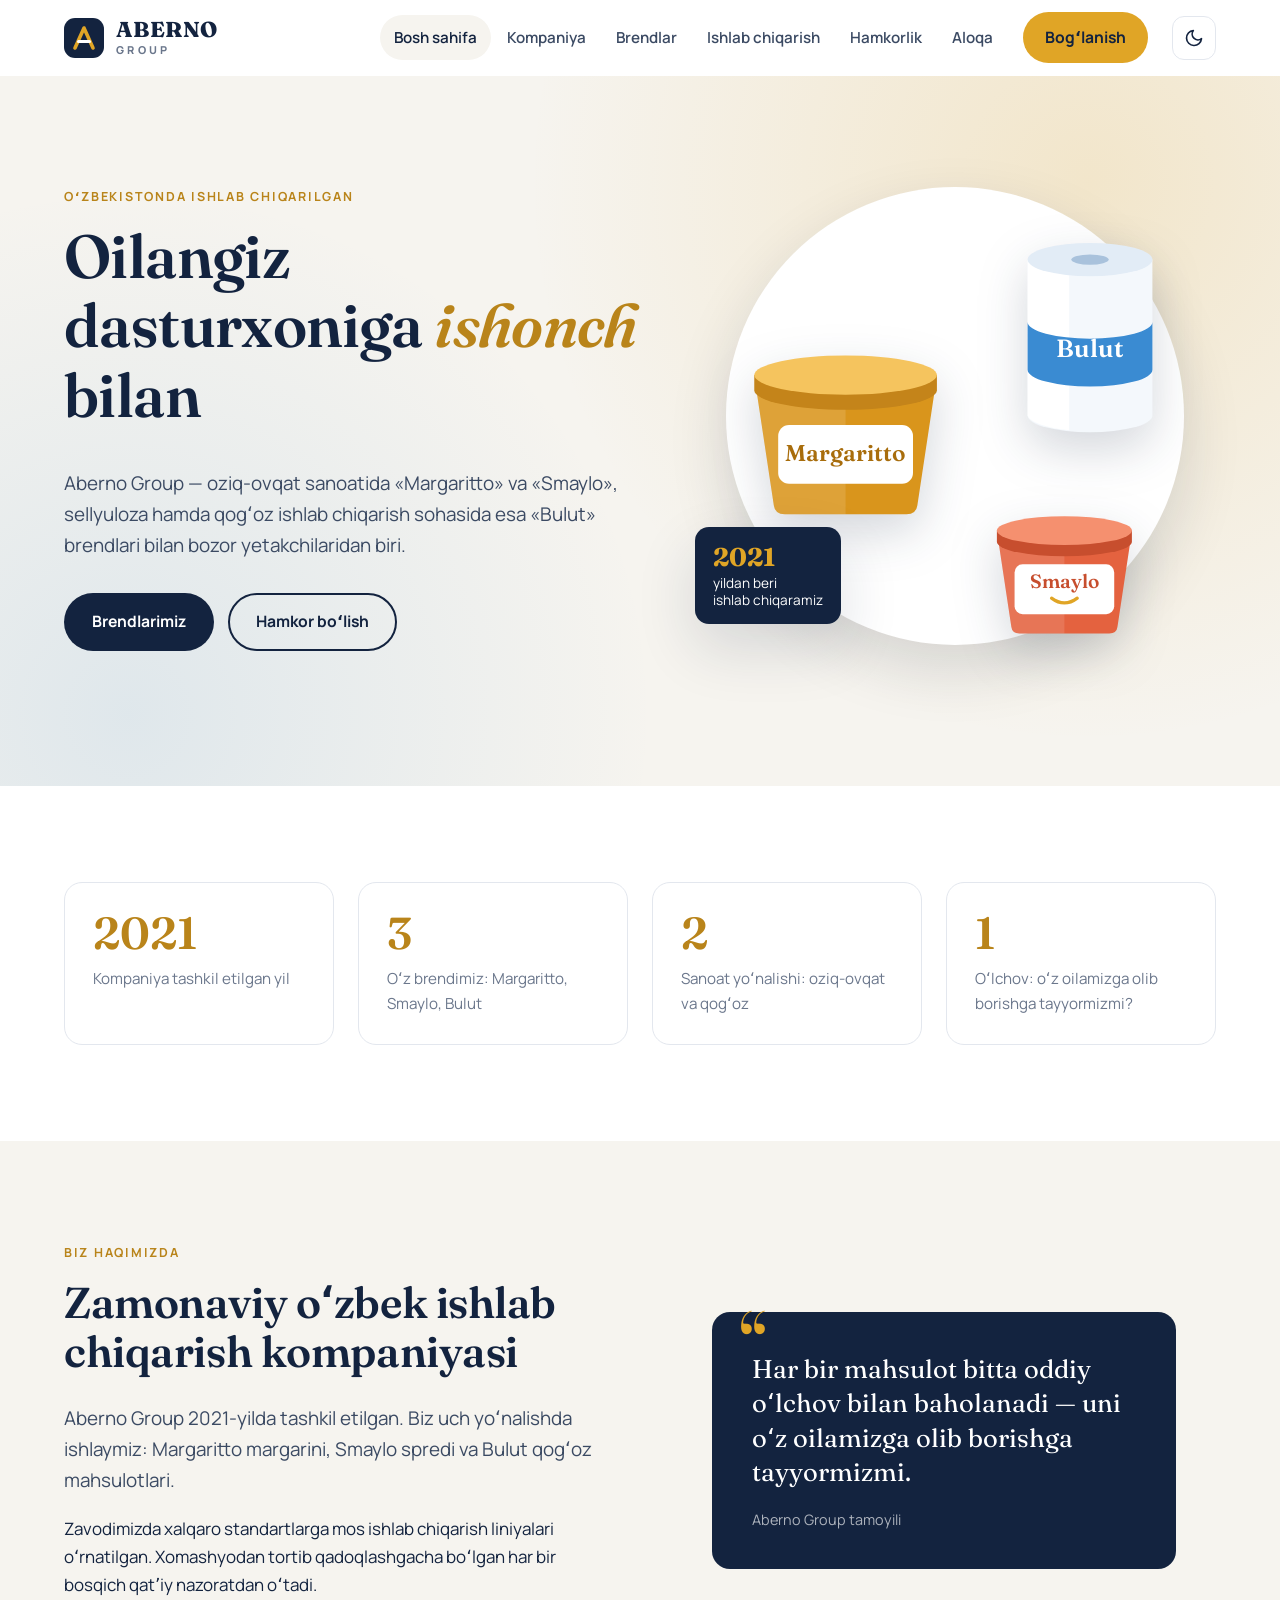
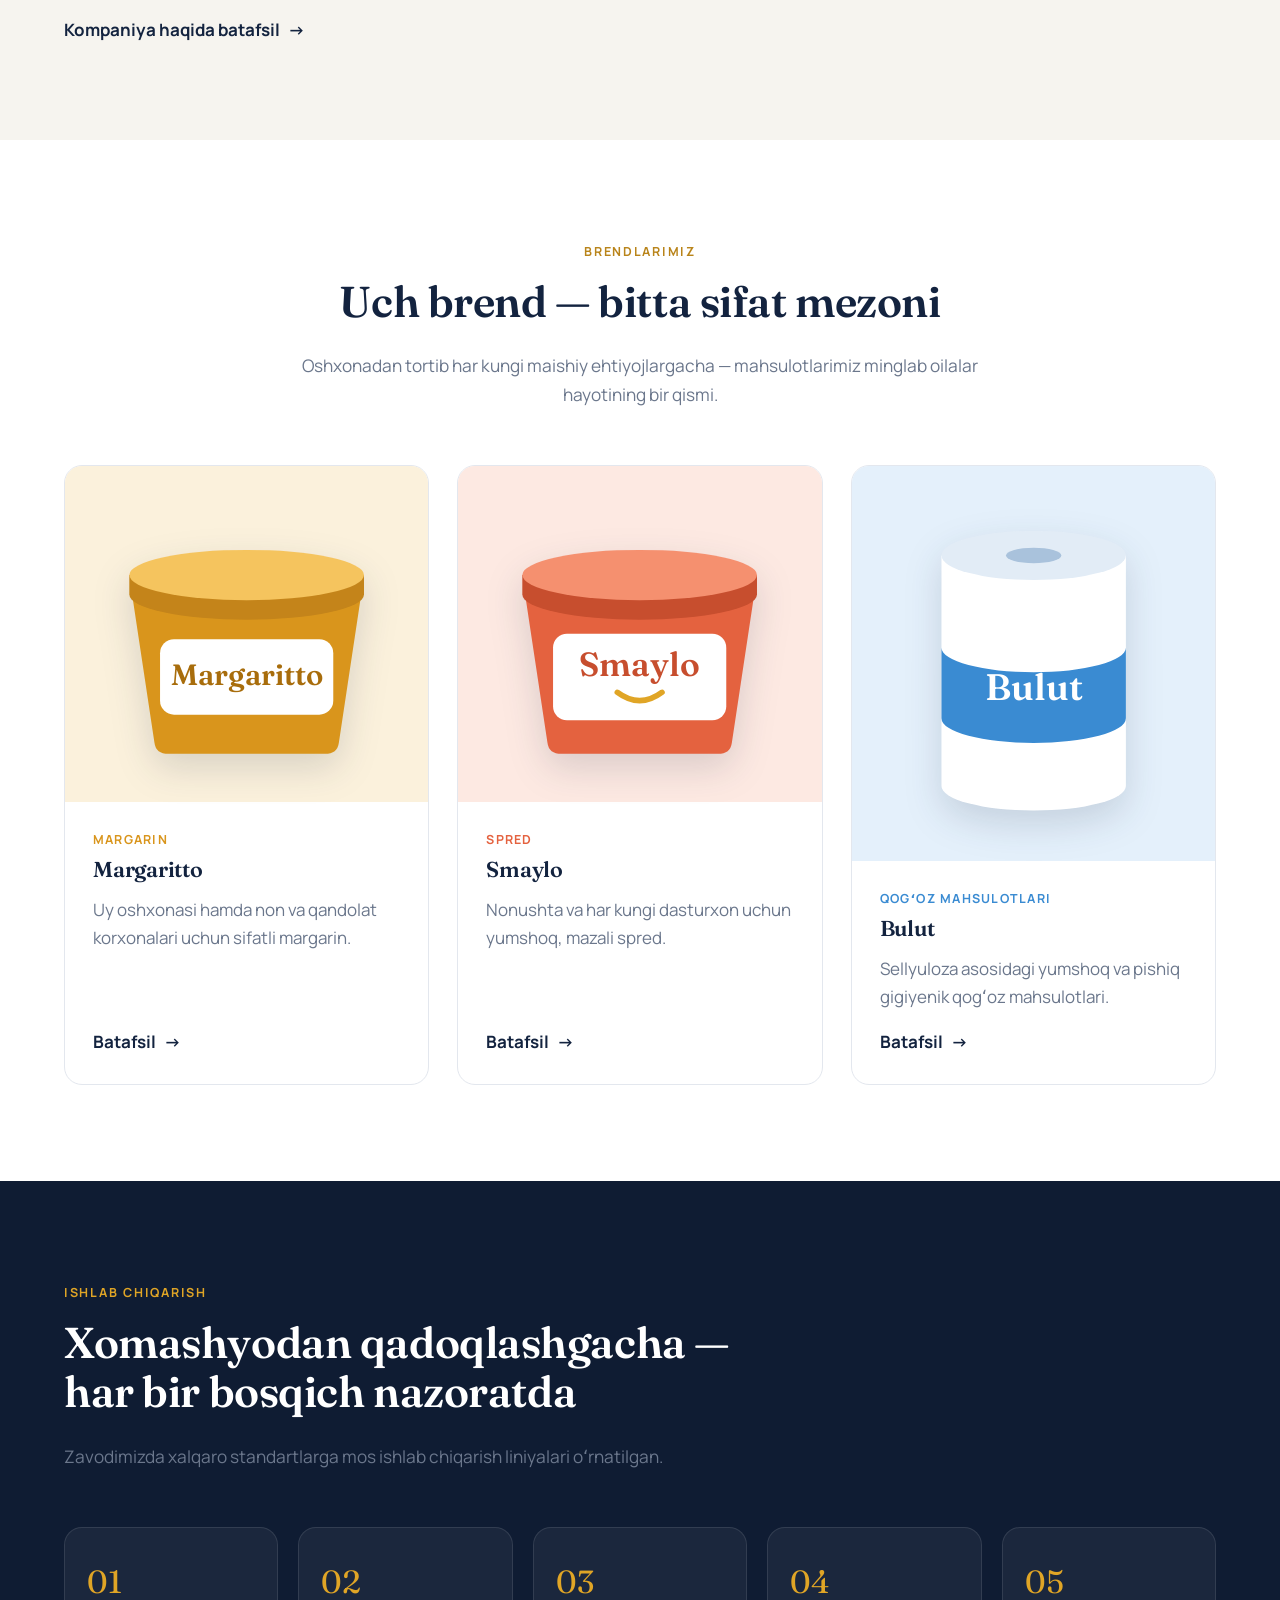
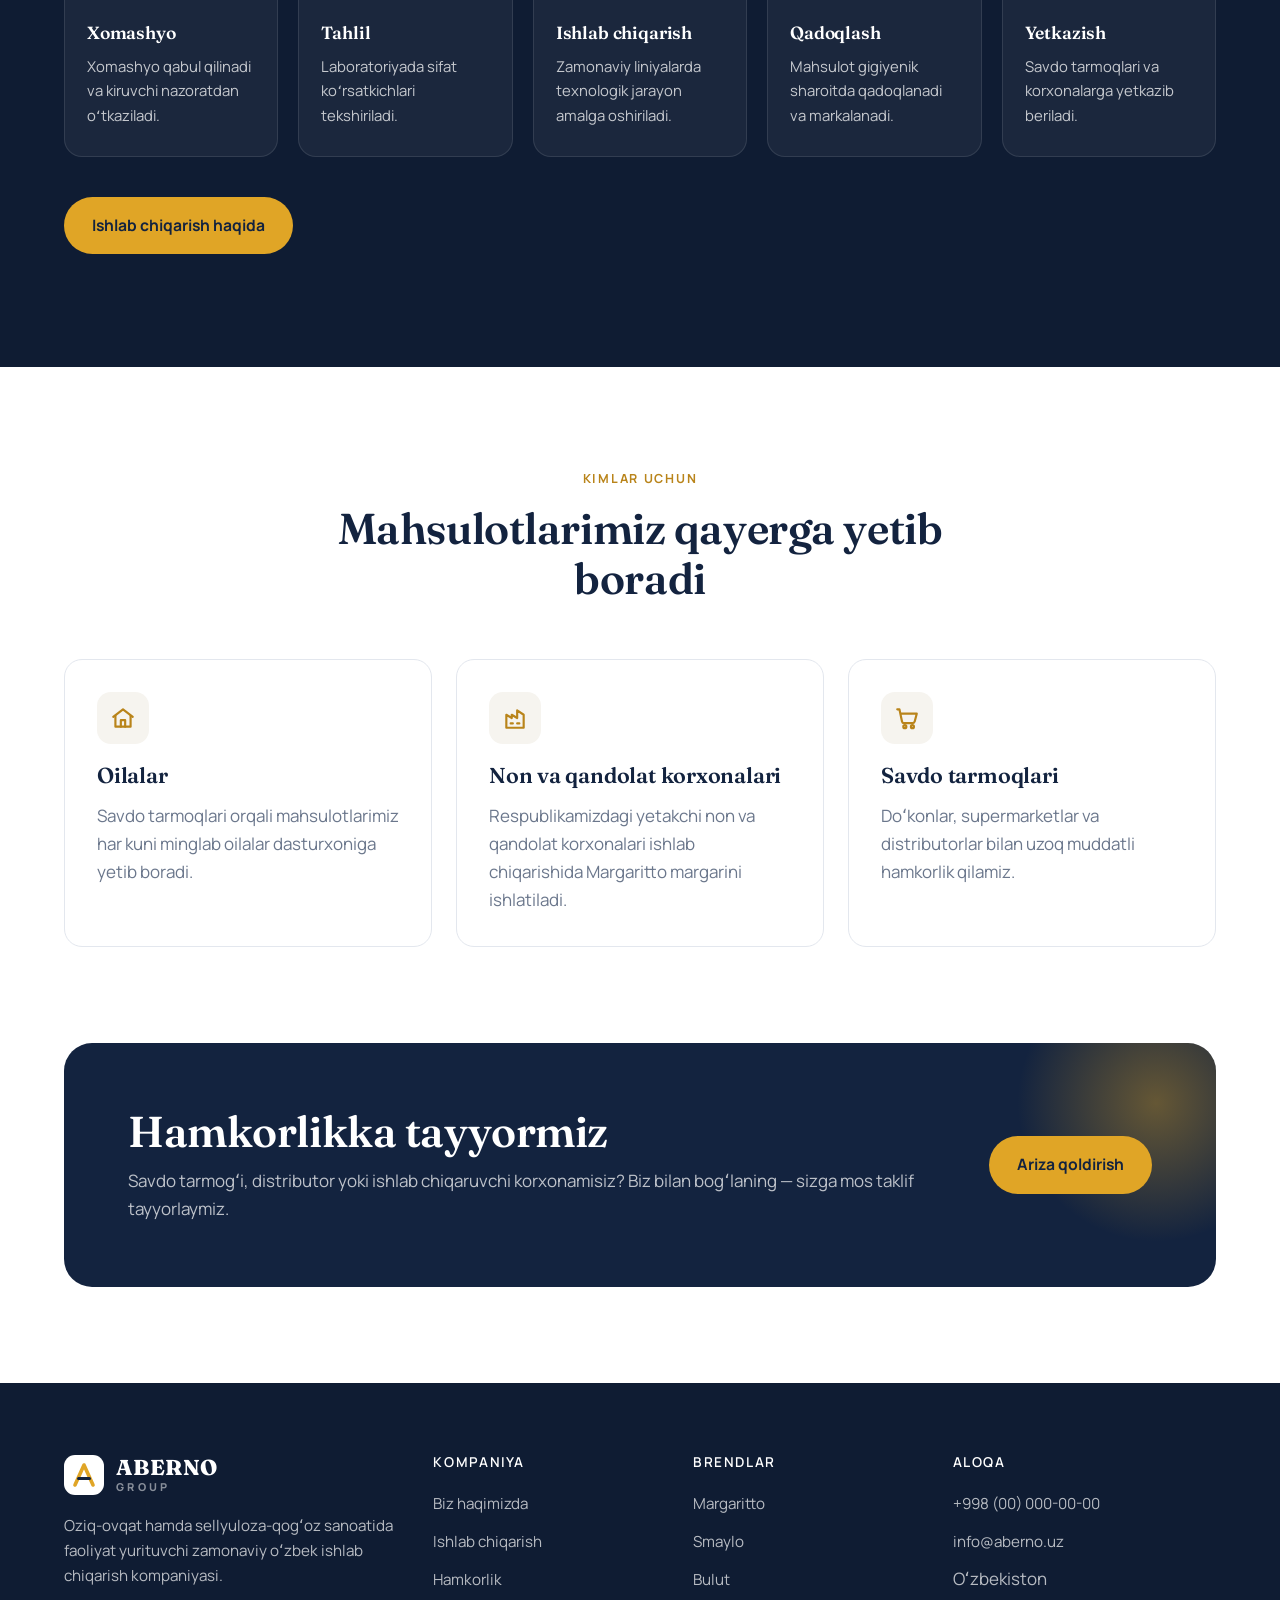
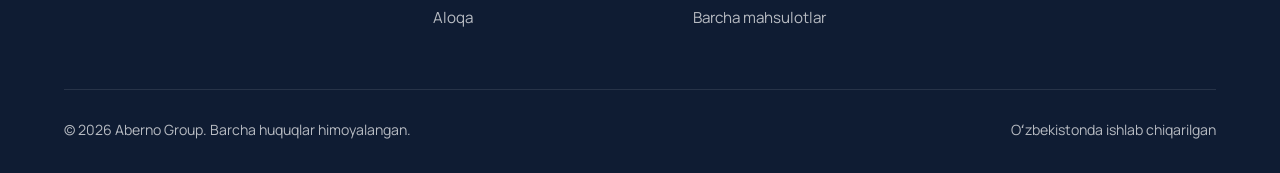
==== commit 33d4771b: "Yorugʻ va qorongʻu rejim almashtirgichi qoʻshildi" ====
--- a/index.html
+++ b/index.html
@@ -9,6 +9,7 @@
   <link rel="preconnect" href="https://fonts.googleapis.com">
   <link rel="preconnect" href="https://fonts.gstatic.com" crossorigin>
   <link href="https://fonts.googleapis.com/css2?family=Fraunces:ital,opsz,wght@0,9..144,500;0,9..144,600;1,9..144,500&family=Manrope:wght@400;500;600;700;800&display=swap" rel="stylesheet">
+  <script>(function(){var t;try{t=localStorage.getItem("theme")}catch(e){}if(t!=="light"&&t!=="dark"){t=window.matchMedia&&matchMedia("(prefers-color-scheme: dark)").matches?"dark":"light"}document.documentElement.setAttribute("data-theme",t)})();</script>
   <link rel="stylesheet" href="assets/css/style.css">
   <script src="assets/js/main.js" defer></script>
 </head>
@@ -20,7 +21,6 @@
         <svg class="logo__mark" viewBox="0 0 40 40" aria-hidden="true"><rect width="40" height="40" rx="11" fill="#13233f"/><path d="M11 30 20 10l9 20" fill="none" stroke="#e0a526" stroke-width="3.6" stroke-linecap="round" stroke-linejoin="round"/><path d="M14.5 23.5h11" stroke="#fff" stroke-width="3" stroke-linecap="round"/></svg>
         <span class="logo__text"><span class="logo__name">ABERNO</span><span class="logo__sub">GROUP</span></span>
       </a>
-      <button class="burger" type="button" aria-label="Menyu" aria-expanded="false" aria-controls="nav"><span></span></button>
       <nav class="nav" id="nav" aria-label="Asosiy menyu">
         <ul class="nav__list">
           <li class="nav__item"><a class="nav__link" href="index.html">Bosh sahifa</a></li>
@@ -39,6 +39,13 @@
         </ul>
         <a class="btn btn--primary nav__cta" href="contact.html">Bogʻlanish</a>
       </nav>
+      <div class="header-actions">
+        <button class="theme-toggle" type="button" aria-label="Qorongʻu rejimga oʻtish" title="Mavzuni almashtirish">
+          <svg class="theme-toggle__moon" viewBox="0 0 24 24" fill="none" stroke="currentColor" stroke-width="2" stroke-linecap="round" stroke-linejoin="round" aria-hidden="true"><path d="M21 12.8A9 9 0 1 1 11.2 3a7 7 0 0 0 9.8 9.8Z"/></svg>
+          <svg class="theme-toggle__sun" viewBox="0 0 24 24" fill="none" stroke="currentColor" stroke-width="2" stroke-linecap="round" stroke-linejoin="round" aria-hidden="true"><circle cx="12" cy="12" r="4"/><path d="M12 2v2M12 20v2M4.9 4.9l1.4 1.4M17.7 17.7l1.4 1.4M2 12h2M20 12h2M4.9 19.1l1.4-1.4M17.7 6.3l1.4-1.4"/></svg>
+        </button>
+        <button class="burger" type="button" aria-label="Menyu" aria-expanded="false" aria-controls="nav"><span></span></button>
+      </div>
     </div>
   </header>
 
--- a/assets/css/style.css
+++ b/assets/css/style.css
@@ -10,6 +10,13 @@
   --bg: #ffffff;
   --bg-soft: #f6f4ef;
   --bg-dark: #0f1c33;
+  --surface: #ffffff;
+  --header-bg: rgba(255, 255, 255, 0.92);
+  --contrast: #13233f;
+  --contrast-hover: #1d3257;
+  --logo-bg: #13233f;
+  --success-bg: #e6f6ec;
+  --success-ink: #1c6b3a;
 
   --accent: #e0a526;
   --accent-dark: #b9841a;
@@ -26,11 +33,69 @@
   --shadow: 0 10px 30px rgba(19, 35, 63, 0.08);
   --shadow-lg: 0 24px 60px rgba(19, 35, 63, 0.14);
 
+  color-scheme: light;
+
   --font-body: "Manrope", system-ui, -apple-system, "Segoe UI", sans-serif;
   --font-head: "Fraunces", Georgia, serif;
 
   --container: 1200px;
   --header-h: 76px;
+}
+
+/* ---------- Qorongʻu rejim ---------- */
+:root[data-theme="dark"] {
+  --ink: #e9edf4;
+  --ink-soft: #c3cbd8;
+  --muted: #8e9ab0;
+  --line: #26344e;
+  --bg: #0c1524;
+  --bg-soft: #111d31;
+  --bg-dark: #070e1a;
+  --surface: #15223a;
+  --header-bg: rgba(12, 21, 36, 0.9);
+  --contrast: #1f3050;
+  --contrast-hover: #2a3e63;
+  --logo-bg: #1f3050;
+  --success-bg: #123524;
+  --success-ink: #8fe0af;
+
+  --accent-dark: #ebb54a;
+
+  --margaritto-soft: #2a2112;
+  --smaylo-soft: #2e1b16;
+  --bulut-soft: #13253a;
+
+  --shadow: 0 10px 30px rgba(0, 0, 0, 0.3);
+  --shadow-lg: 0 24px 60px rgba(0, 0, 0, 0.45);
+
+  color-scheme: dark;
+}
+
+/* JS oʻchiq boʻlsa tizim sozlamasiga amal qilinadi */
+@media (prefers-color-scheme: dark) {
+  :root:not([data-theme]) {
+    --ink: #e9edf4;
+    --ink-soft: #c3cbd8;
+    --muted: #8e9ab0;
+    --line: #26344e;
+    --bg: #0c1524;
+    --bg-soft: #111d31;
+    --bg-dark: #070e1a;
+    --surface: #15223a;
+    --header-bg: rgba(12, 21, 36, 0.9);
+    --contrast: #1f3050;
+    --contrast-hover: #2a3e63;
+    --logo-bg: #1f3050;
+    --success-bg: #123524;
+    --success-ink: #8fe0af;
+    --accent-dark: #ebb54a;
+    --margaritto-soft: #2a2112;
+    --smaylo-soft: #2e1b16;
+    --bulut-soft: #13253a;
+    --shadow: 0 10px 30px rgba(0, 0, 0, 0.3);
+    --shadow-lg: 0 24px 60px rgba(0, 0, 0, 0.45);
+    color-scheme: dark;
+  }
 }
 
 *,
@@ -113,8 +178,8 @@
 .btn:hover { transform: translateY(-2px); }
 .btn--primary { background: var(--accent); color: var(--ink); }
 .btn--primary:hover { background: #ebb43e; }
-.btn--dark { background: var(--ink); color: #fff; }
-.btn--dark:hover { background: #1d3257; }
+.btn--dark { background: var(--contrast); color: #fff; }
+.btn--dark:hover { background: var(--contrast-hover); }
 .btn--ghost { border-color: currentColor; background: transparent; }
 .btn--ghost:hover { background: rgba(255, 255, 255, 0.08); }
 .btn svg { width: 18px; height: 18px; }
@@ -135,7 +200,7 @@
   top: 0;
   z-index: 100;
   height: var(--header-h);
-  background: rgba(255, 255, 255, 0.92);
+  background: var(--header-bg);
   backdrop-filter: blur(12px);
   border-bottom: 1px solid transparent;
   transition: border-color 0.3s, box-shadow 0.3s;
@@ -181,7 +246,7 @@
   list-style: none;
   margin: 0;
   padding: 8px;
-  background: #fff;
+  background: var(--surface);
   border: 1px solid var(--line);
   border-radius: var(--radius-sm);
   box-shadow: var(--shadow-lg);
@@ -212,6 +277,36 @@
 .dot--bulut { background: var(--bulut); }
 
 .nav__cta { margin-left: 10px; padding: 11px 20px; }
+.nav { margin-left: auto; }
+
+.site-header .logo__mark rect { fill: var(--logo-bg); }
+
+.header-actions { display: flex; align-items: center; gap: 8px; }
+
+.theme-toggle {
+  width: 44px;
+  height: 44px;
+  display: grid;
+  place-items: center;
+  border: 1px solid var(--line);
+  border-radius: 12px;
+  background: var(--surface);
+  color: var(--ink);
+  cursor: pointer;
+  transition: background 0.2s, border-color 0.2s, transform 0.2s;
+}
+.theme-toggle:hover { border-color: var(--accent); transform: rotate(-12deg); }
+.theme-toggle:focus-visible { outline: 3px solid var(--accent); outline-offset: 2px; }
+.theme-toggle svg { width: 20px; height: 20px; grid-area: 1 / 1; }
+.theme-toggle__sun { display: none; }
+:root[data-theme="dark"] .theme-toggle__sun { display: block; }
+:root[data-theme="dark"] .theme-toggle__moon { display: none; }
+@media (prefers-color-scheme: dark) {
+  :root:not([data-theme]) .theme-toggle__sun { display: block; }
+  :root:not([data-theme]) .theme-toggle__moon { display: none; }
+}
+
+body { transition: background-color 0.3s, color 0.3s; }
 
 .burger {
   display: none;
@@ -273,7 +368,7 @@
   position: absolute;
   inset: 6%;
   border-radius: 50%;
-  background: #fff;
+  background: var(--surface);
   box-shadow: var(--shadow-lg);
 }
 .hero__pack {
@@ -294,7 +389,7 @@
   position: absolute;
   left: 0;
   bottom: 10%;
-  background: var(--ink);
+  background: var(--contrast);
   color: #fff;
   padding: 14px 18px;
   border-radius: 14px;
@@ -323,9 +418,9 @@
 .breadcrumbs a:hover { color: var(--ink); }
 .breadcrumbs span[aria-current] { color: var(--ink); font-weight: 600; }
 
-.page-hero--margaritto { background: linear-gradient(135deg, var(--margaritto-soft), #fff 70%); }
-.page-hero--smaylo { background: linear-gradient(135deg, var(--smaylo-soft), #fff 70%); }
-.page-hero--bulut { background: linear-gradient(135deg, var(--bulut-soft), #fff 70%); }
+.page-hero--margaritto { background: linear-gradient(135deg, var(--margaritto-soft), var(--bg) 70%); }
+.page-hero--smaylo { background: linear-gradient(135deg, var(--smaylo-soft), var(--bg) 70%); }
+.page-hero--bulut { background: linear-gradient(135deg, var(--bulut-soft), var(--bg) 70%); }
 
 .brand-hero {
   display: grid;
@@ -344,7 +439,7 @@
 .stat {
   padding: 28px;
   border-radius: var(--radius);
-  background: #fff;
+  background: var(--surface);
   border: 1px solid var(--line);
 }
 .section--dark .stat { background: rgba(255, 255, 255, 0.05); border-color: rgba(255, 255, 255, 0.1); }
@@ -373,7 +468,7 @@
   position: relative;
   padding: 40px;
   border-radius: var(--radius);
-  background: var(--ink);
+  background: var(--contrast);
   color: #fff;
   font-family: var(--font-head);
   font-size: 1.6rem;
@@ -409,7 +504,7 @@
   flex-direction: column;
   border-radius: var(--radius);
   overflow: hidden;
-  background: #fff;
+  background: var(--surface);
   border: 1px solid var(--line);
   transition: transform 0.3s, box-shadow 0.3s;
 }
@@ -447,7 +542,7 @@
 .feature {
   padding: 32px;
   border-radius: var(--radius);
-  background: #fff;
+  background: var(--surface);
   border: 1px solid var(--line);
 }
 .section--soft .feature { border-color: transparent; }
@@ -503,7 +598,7 @@
 .product {
   padding: 28px;
   border-radius: var(--radius);
-  background: #fff;
+  background: var(--surface);
   border: 1px solid var(--line);
 }
 .product__head { display: flex; align-items: center; justify-content: space-between; gap: 12px; margin-bottom: 12px; }
@@ -531,7 +626,7 @@
   padding: 10px 20px;
   border-radius: 999px;
   border: 1px solid var(--line);
-  background: #fff;
+  background: var(--surface);
   font-family: inherit;
   font-weight: 700;
   font-size: 0.92rem;
@@ -540,7 +635,7 @@
   transition: all 0.2s;
 }
 .filter__btn:hover { border-color: var(--ink); }
-.filter__btn.is-active { background: var(--ink); color: #fff; border-color: var(--ink); }
+.filter__btn.is-active { background: var(--ink); color: var(--bg); border-color: var(--ink); }
 .product[hidden] { display: none; }
 
 /* ---------- Ro'yxat belgilari ---------- */
@@ -582,7 +677,7 @@
   width: 16px;
   height: 16px;
   border-radius: 50%;
-  background: #fff;
+  background: var(--surface);
   border: 3px solid var(--accent);
 }
 .timeline__label { font-weight: 800; color: var(--accent-dark); font-size: 0.9rem; letter-spacing: 0.05em; }
@@ -595,7 +690,7 @@
   overflow: hidden;
   padding: 64px;
   border-radius: 28px;
-  background: var(--ink);
+  background: var(--contrast);
   color: #fff;
   display: grid;
   grid-template-columns: 1.4fr auto;
@@ -629,7 +724,7 @@
   gap: 18px;
   padding: 24px;
   border-radius: var(--radius);
-  background: #fff;
+  background: var(--surface);
   border: 1px solid var(--line);
 }
 .contact-card__icon {
@@ -650,7 +745,7 @@
 .form {
   padding: 40px;
   border-radius: 24px;
-  background: #fff;
+  background: var(--surface);
   border: 1px solid var(--line);
   box-shadow: var(--shadow);
 }
@@ -667,7 +762,7 @@
   font-family: inherit;
   font-size: 1rem;
   color: var(--ink);
-  background: #fff;
+  background: var(--surface);
   transition: border-color 0.2s, box-shadow 0.2s;
 }
 .field textarea { min-height: 140px; resize: vertical; }
@@ -687,8 +782,8 @@
   display: none;
   padding: 16px 18px;
   border-radius: 12px;
-  background: #e6f6ec;
-  color: #1c6b3a;
+  background: var(--success-bg);
+  color: var(--success-ink);
   font-weight: 700;
   margin-bottom: 20px;
 }
@@ -702,7 +797,7 @@
   background:
     repeating-linear-gradient(45deg, rgba(19, 35, 63, 0.04) 0 12px, transparent 12px 24px),
     var(--bg-soft);
-  border: 1px dashed #c9cfd9;
+  border: 1px dashed var(--line);
   color: var(--muted);
   text-align: center;
   padding: 24px;
@@ -744,7 +839,7 @@
   height: 48px;
   border: 0;
   border-radius: 50%;
-  background: var(--ink);
+  background: var(--contrast);
   color: #fff;
   cursor: pointer;
   box-shadow: var(--shadow-lg);
@@ -779,6 +874,7 @@
   .section { padding: 72px 0; }
 
   .burger { display: block; }
+  .header-actions { margin-left: auto; }
   .nav {
     position: fixed;
     top: var(--header-h);
@@ -788,7 +884,7 @@
     flex-direction: column;
     align-items: stretch;
     padding: 20px 24px 40px;
-    background: #fff;
+    background: var(--surface);
     overflow-y: auto;
     opacity: 0;
     visibility: hidden;
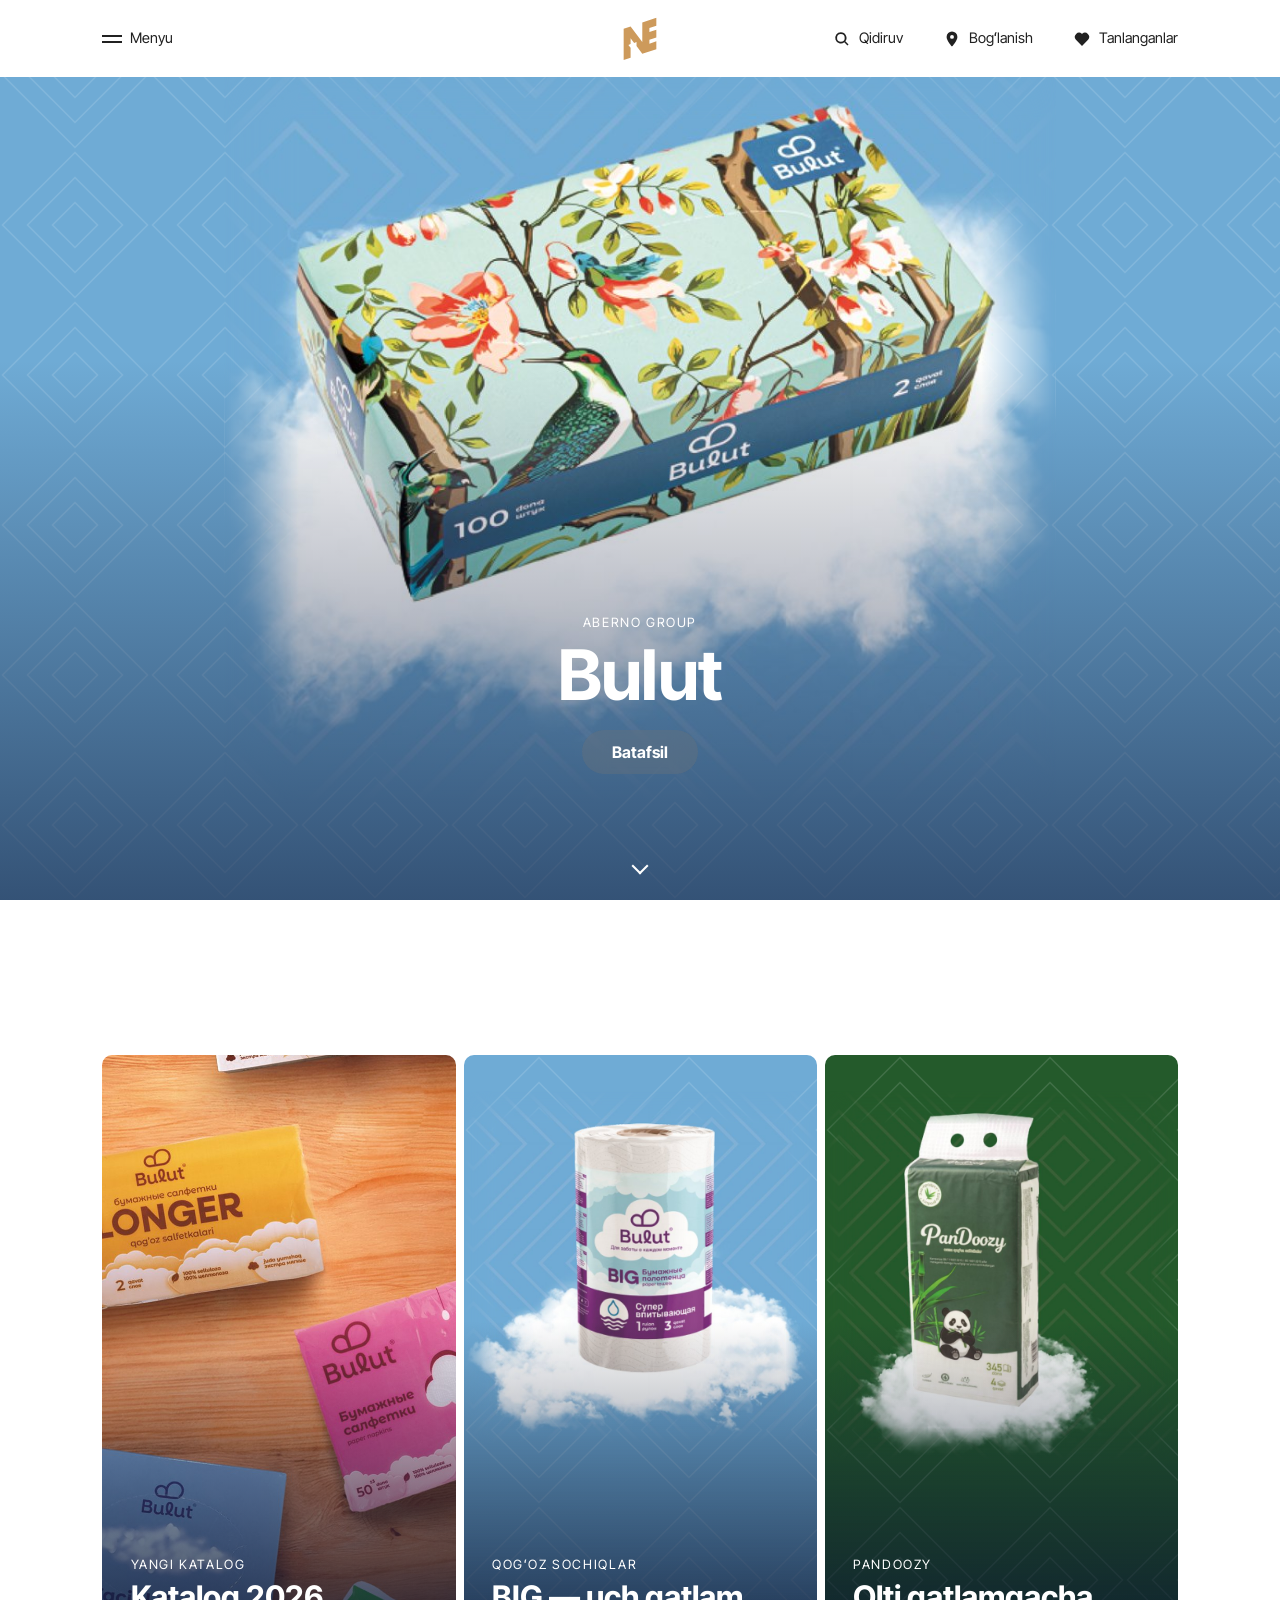
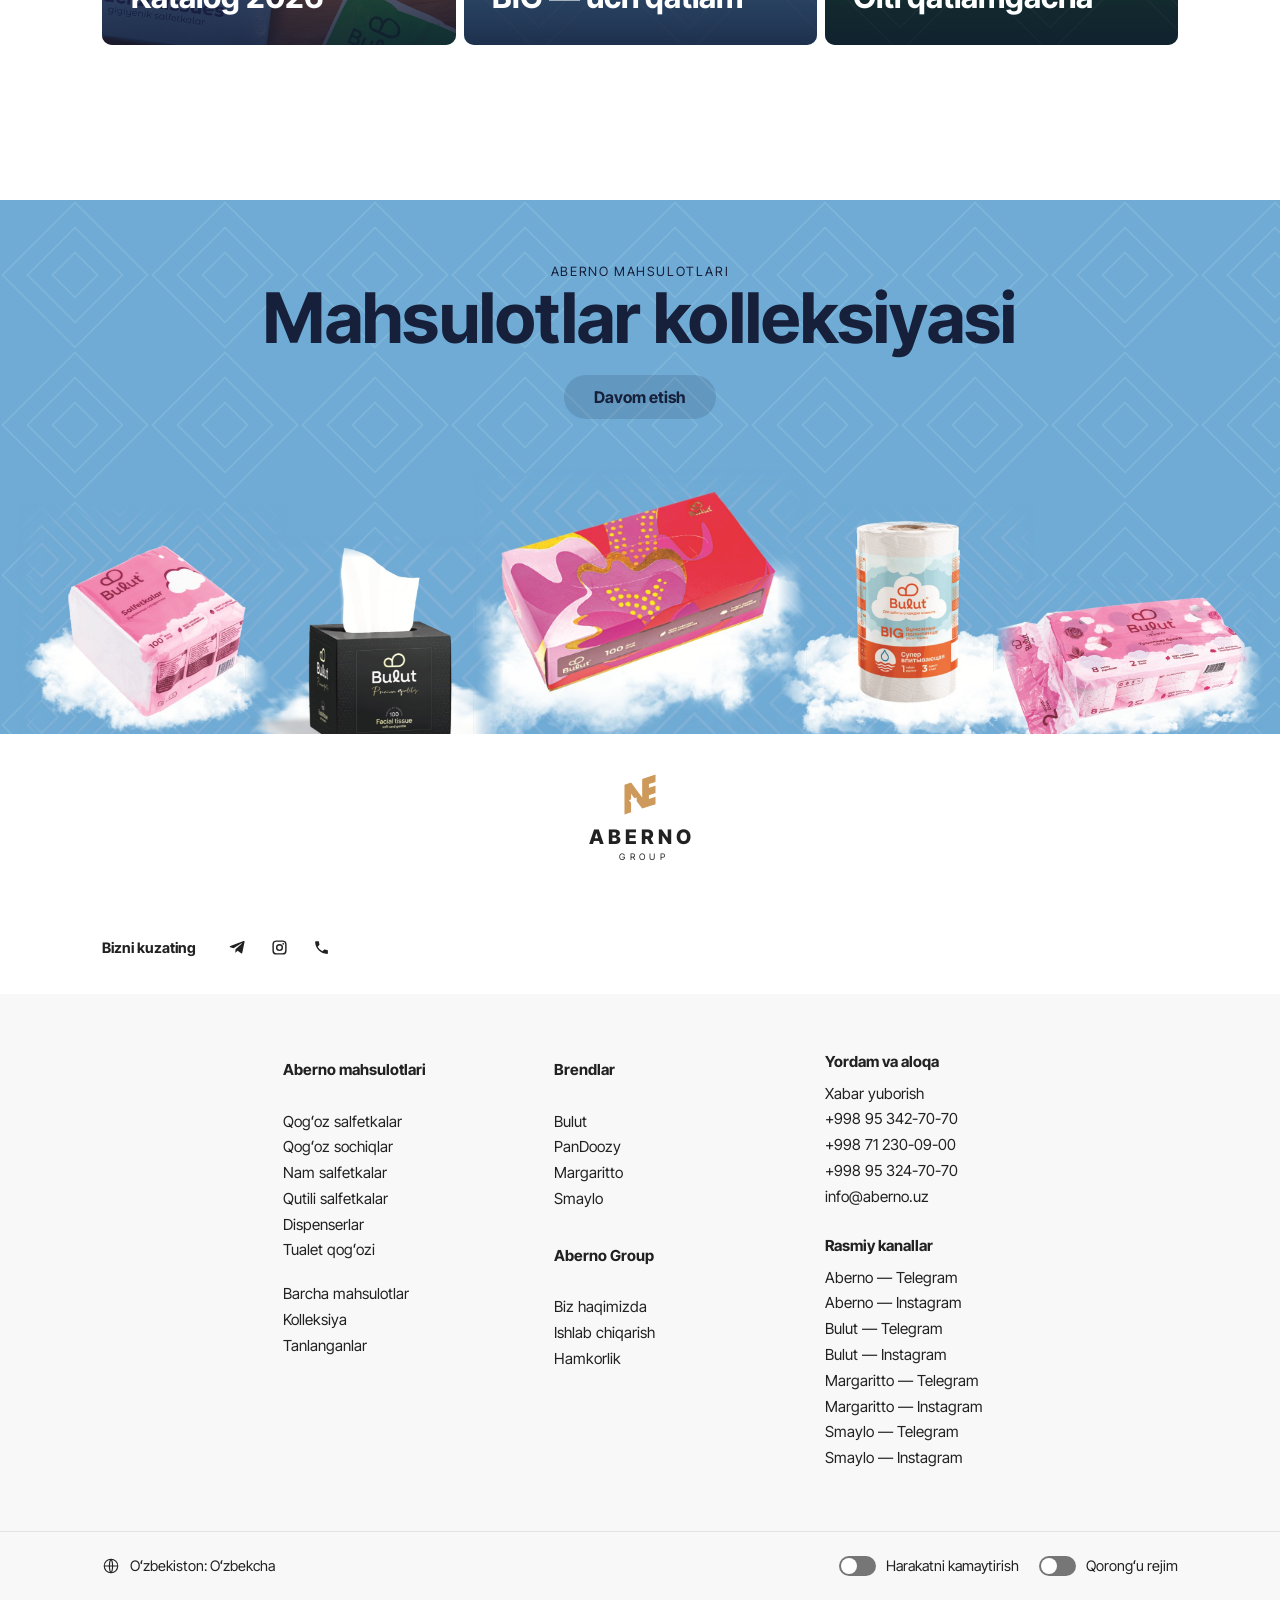
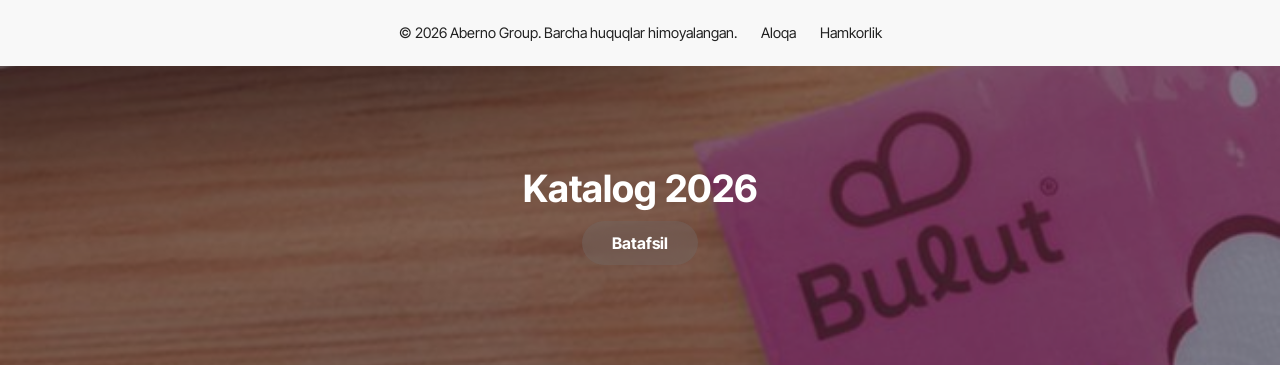
==== commit 40789055: "Sayt Rolex uslubida qayta ishlandi, mahsulotlar Bulut katalogidan olindi - Yangi dizayn: markazda lo" ====
--- a/index.html
+++ b/index.html
@@ -1,316 +1,81 @@
 <!DOCTYPE html>
-<html lang="uz" class="no-js">
+<html lang="uz">
 <head>
   <meta charset="UTF-8">
   <meta name="viewport" content="width=device-width, initial-scale=1.0">
-  <title>Aberno Group — Margaritto, Smaylo va Bulut brendlari</title>
-  <meta name="description" content="Aberno Group — 2021-yilda tashkil etilgan oʻzbek ishlab chiqarish kompaniyasi. Margaritto margarini, Smaylo spredi va Bulut qogʻoz mahsulotlari.">
+  <title>Aberno Group — Bulut qogʻoz mahsulotlari, Margaritto va Smaylo</title>
+  <meta name="description" content="Aberno Group — 2021-yilda tashkil etilgan oʻzbek ishlab chiqarish kompaniyasi. Bulut qogʻoz mahsulotlari katalogi: salfetkalar, sochiqlar, tualet qogʻozi va dispenserlar.">
   <link rel="icon" href="assets/img/favicon.svg" type="image/svg+xml">
   <link rel="preconnect" href="https://fonts.googleapis.com">
   <link rel="preconnect" href="https://fonts.gstatic.com" crossorigin>
-  <link href="https://fonts.googleapis.com/css2?family=Fraunces:ital,opsz,wght@0,9..144,500;0,9..144,600;1,9..144,500&family=Manrope:wght@400;500;600;700;800&display=swap" rel="stylesheet">
-  <script>(function(){var t;try{t=localStorage.getItem("theme")}catch(e){}if(t!=="light"&&t!=="dark"){t=window.matchMedia&&matchMedia("(prefers-color-scheme: dark)").matches?"dark":"light"}document.documentElement.setAttribute("data-theme",t)})();</script>
+  <link href="https://fonts.googleapis.com/css2?family=Inter+Tight:wght@300;400;700;800&display=swap" rel="stylesheet">
+  <script>(function(){var d=document.documentElement,t;try{t=localStorage.getItem("theme")}catch(e){}if(t!=="light"&&t!=="dark"){t=window.matchMedia&&matchMedia("(prefers-color-scheme: dark)").matches?"dark":"light"}d.setAttribute("data-theme",t);d.classList.add("js")})();</script>
   <link rel="stylesheet" href="assets/css/style.css">
+  <script src="assets/js/data.js" defer></script>
   <script src="assets/js/main.js" defer></script>
 </head>
 <body>
 
-  <header class="site-header">
-    <div class="container">
-      <a href="index.html" class="logo" aria-label="Aberno Group — bosh sahifa">
-        <svg class="logo__mark" viewBox="0 0 40 40" aria-hidden="true"><rect width="40" height="40" rx="11" fill="#13233f"/><path d="M11 30 20 10l9 20" fill="none" stroke="#e0a526" stroke-width="3.6" stroke-linecap="round" stroke-linejoin="round"/><path d="M14.5 23.5h11" stroke="#fff" stroke-width="3" stroke-linecap="round"/></svg>
-        <span class="logo__text"><span class="logo__name">ABERNO</span><span class="logo__sub">GROUP</span></span>
-      </a>
-      <nav class="nav" id="nav" aria-label="Asosiy menyu">
-        <ul class="nav__list">
-          <li class="nav__item"><a class="nav__link" href="index.html">Bosh sahifa</a></li>
-          <li class="nav__item"><a class="nav__link" href="about.html">Kompaniya</a></li>
-          <li class="nav__item">
-            <a class="nav__link" href="brands.html">Brendlar</a>
-            <ul class="nav__dropdown">
-              <li><a href="margaritto.html"><span class="dot dot--margaritto"></span>Margaritto — margarin</a></li>
-              <li><a href="smaylo.html"><span class="dot dot--smaylo"></span>Smaylo — spred</a></li>
-              <li><a href="bulut.html"><span class="dot dot--bulut"></span>Bulut — qogʻoz mahsulotlari</a></li>
-            </ul>
-          </li>
-          <li class="nav__item"><a class="nav__link" href="production.html">Ishlab chiqarish</a></li>
-          <li class="nav__item"><a class="nav__link" href="partners.html">Hamkorlik</a></li>
-          <li class="nav__item"><a class="nav__link" href="contact.html">Aloqa</a></li>
-        </ul>
-        <a class="btn btn--primary nav__cta" href="contact.html">Bogʻlanish</a>
-      </nav>
-      <div class="header-actions">
-        <button class="theme-toggle" type="button" aria-label="Qorongʻu rejimga oʻtish" title="Mavzuni almashtirish">
-          <svg class="theme-toggle__moon" viewBox="0 0 24 24" fill="none" stroke="currentColor" stroke-width="2" stroke-linecap="round" stroke-linejoin="round" aria-hidden="true"><path d="M21 12.8A9 9 0 1 1 11.2 3a7 7 0 0 0 9.8 9.8Z"/></svg>
-          <svg class="theme-toggle__sun" viewBox="0 0 24 24" fill="none" stroke="currentColor" stroke-width="2" stroke-linecap="round" stroke-linejoin="round" aria-hidden="true"><circle cx="12" cy="12" r="4"/><path d="M12 2v2M12 20v2M4.9 4.9l1.4 1.4M17.7 17.7l1.4 1.4M2 12h2M20 12h2M4.9 19.1l1.4-1.4M17.7 6.3l1.4-1.4"/></svg>
-        </button>
-        <button class="burger" type="button" aria-label="Menyu" aria-expanded="false" aria-controls="nav"><span></span></button>
-      </div>
-    </div>
-  </header>
+  <header class="site-header" data-header></header>
 
   <main>
-    <!-- HERO -->
     <section class="hero">
-      <div class="container">
-        <div class="reveal">
-          <span class="eyebrow">Oʻzbekistonda ishlab chiqarilgan</span>
-          <h1>Oilangiz dasturxoniga <em>ishonch</em> bilan</h1>
-          <p class="lead">Aberno Group — oziq-ovqat sanoatida «Margaritto» va «Smaylo», sellyuloza hamda qogʻoz ishlab chiqarish sohasida esa «Bulut» brendlari bilan bozor yetakchilaridan biri.</p>
-          <div class="hero__actions">
-            <a class="btn btn--dark" href="brands.html">Brendlarimiz</a>
-            <a class="btn btn--ghost" href="partners.html">Hamkor boʻlish</a>
-          </div>
+      <div class="hero__stage sky">
+        <div class="hero__slides" aria-hidden="true">
+          <img class="feather is-on" src="assets/img/products/b06.jpg" alt="" width="900" height="900" fetchpriority="high">
+          <img class="feather" src="assets/img/products/t02.jpg" alt="" width="900" height="900" loading="lazy">
+          <img class="feather" src="assets/img/products/w01.jpg" alt="" width="900" height="900" loading="lazy">
+          <img class="feather" src="assets/img/products/h04.jpg" alt="" width="900" height="900" loading="lazy">
         </div>
+        <div class="hero__text">
+          <p class="eyebrow">Aberno Group</p>
+          <h1 class="h100">Bulut</h1>
+          <a class="btn btn--glass" href="bulut.html">Batafsil</a>
+        </div>
+        <span class="hero__arrow" aria-hidden="true"></span>
+        <div class="hero__shade"></div>
+      </div>
 
-        <div class="hero__visual reveal" aria-hidden="true">
-          <div class="hero__circle"></div>
-          <!-- Margaritto -->
-          <svg class="hero__pack hero__pack--1" viewBox="0 0 220 200">
-            <path d="M28 72h164l-16 106q-1 8-10 8H54q-9 0-10-8Z" fill="#d9951c"/>
-            <path d="M28 72h82v114H54q-9 0-10-8Z" fill="#fff" opacity=".12"/>
-            <path d="M26 58h168v14a84 18 0 0 1-168 0Z" fill="#c4841a"/>
-            <ellipse cx="110" cy="58" rx="84" ry="18" fill="#f5c45e"/>
-            <rect x="48" y="104" width="124" height="54" rx="10" fill="#fff"/>
-            <text x="110" y="137" text-anchor="middle" font-family="Fraunces, Georgia, serif" font-size="21" font-weight="600" fill="#a86d0c">Margaritto</text>
-          </svg>
-          <!-- Bulut -->
-          <svg class="hero__pack hero__pack--2" viewBox="0 0 200 220">
-            <path d="M40 40v150a60 16 0 0 0 120 0V40Z" fill="#f4f8fc"/>
-            <path d="M40 40v150a60 16 0 0 0 40 14V52Z" fill="#fff"/>
-            <path d="M40 100a60 16 0 0 0 120 0v46a60 16 0 0 1-120 0Z" fill="#3a8bd2"/>
-            <text x="100" y="134" text-anchor="middle" font-family="Fraunces, Georgia, serif" font-size="24" font-weight="600" fill="#fff">Bulut</text>
-            <ellipse cx="100" cy="40" rx="60" ry="16" fill="#e2ecf6"/>
-            <ellipse cx="100" cy="40" rx="18" ry="5" fill="#a9c2dc"/>
-          </svg>
-          <!-- Smaylo -->
-          <svg class="hero__pack hero__pack--3" viewBox="0 0 220 200">
-            <path d="M28 72h164l-16 106q-1 8-10 8H54q-9 0-10-8Z" fill="#e4623f"/>
-            <path d="M28 72h82v114H54q-9 0-10-8Z" fill="#fff" opacity=".12"/>
-            <path d="M26 58h168v14a84 18 0 0 1-168 0Z" fill="#c74e2e"/>
-            <ellipse cx="110" cy="58" rx="84" ry="18" fill="#f5906f"/>
-            <rect x="48" y="100" width="124" height="62" rx="10" fill="#fff"/>
-            <text x="110" y="130" text-anchor="middle" font-family="Fraunces, Georgia, serif" font-size="24" font-weight="600" fill="#c74e2e">Smaylo</text>
-            <path d="M94 142q16 12 32 0" fill="none" stroke="#e0a526" stroke-width="4" stroke-linecap="round"/>
-          </svg>
-          <div class="hero__badge"><strong>2021</strong>yildan beri<br>ishlab chiqaramiz</div>
-        </div>
+      <div class="roller">
+        <ul class="roller__list">
+          <li>
+            <a class="mcard" href="products.html">
+              <img class="mcard__img" src="assets/img/cover.jpg" alt="" loading="lazy">
+              <div class="mcard__text"><p class="eyebrow">Yangi katalog</p><h2 class="mcard__title">Katalog 2026</h2></div>
+            </a>
+          </li>
+          <li>
+            <a class="mcard sky" href="products.html?cat=sochiq">
+              <img class="mcard__img mcard__img--top feather" src="assets/img/products/t05.jpg" alt="" loading="lazy" width="900" height="900">
+              <div class="mcard__text"><p class="eyebrow">Qogʻoz sochiqlar</p><h2 class="mcard__title">BIG — uch qatlam</h2></div>
+            </a>
+          </li>
+          <li>
+            <a class="mcard sky sky--leaf" href="pandoozy.html">
+              <img class="mcard__img mcard__img--top feather" src="assets/img/products/p03.jpg" alt="" loading="lazy" width="900" height="900">
+              <div class="mcard__text"><p class="eyebrow">PanDoozy</p><h2 class="mcard__title">Olti qatlamgacha</h2></div>
+            </a>
+          </li>
+        </ul>
       </div>
     </section>
 
-    <!-- RAQAMLAR -->
-    <section class="section">
-      <div class="container">
-        <div class="stats">
-          <div class="stat reveal">
-            <div class="stat__num" data-count="2021" data-from="2000">2021</div>
-            <p class="stat__label">Kompaniya tashkil etilgan yil</p>
-          </div>
-          <div class="stat reveal">
-            <div class="stat__num" data-count="3">3</div>
-            <p class="stat__label">Oʻz brendimiz: Margaritto, Smaylo, Bulut</p>
-          </div>
-          <div class="stat reveal">
-            <div class="stat__num" data-count="2">2</div>
-            <p class="stat__label">Sanoat yoʻnalishi: oziq-ovqat va qogʻoz</p>
-          </div>
-          <div class="stat reveal">
-            <div class="stat__num">1</div>
-            <p class="stat__label">Oʻlchov: oʻz oilamizga olib borishga tayyormizmi?</p>
-          </div>
-        </div>
+    <section class="push sky">
+      <div class="push__text">
+        <p class="eyebrow">Aberno mahsulotlari</p>
+        <h2 class="h100">Mahsulotlar kolleksiyasi</h2>
+        <a class="btn btn--ink" href="catalog.html">Davom etish</a>
       </div>
-    </section>
-
-    <!-- KOMPANIYA HAQIDA -->
-    <section class="section section--soft">
-      <div class="container split">
-        <div class="reveal">
-          <span class="eyebrow">Biz haqimizda</span>
-          <h2>Zamonaviy oʻzbek ishlab chiqarish kompaniyasi</h2>
-          <p class="lead">Aberno Group 2021-yilda tashkil etilgan. Biz uch yoʻnalishda ishlaymiz: Margaritto margarini, Smaylo spredi va Bulut qogʻoz mahsulotlari.</p>
-          <p>Zavodimizda xalqaro standartlarga mos ishlab chiqarish liniyalari oʻrnatilgan. Xomashyodan tortib qadoqlashgacha boʻlgan har bir bosqich qatʼiy nazoratdan oʻtadi.</p>
-          <a class="link-arrow" href="about.html">Kompaniya haqida batafsil</a>
-        </div>
-        <blockquote class="quote reveal">
-          Har bir mahsulot bitta oddiy oʻlchov bilan baholanadi — uni oʻz oilamizga olib borishga tayyormizmi.
-          <cite>Aberno Group tamoyili</cite>
-        </blockquote>
-      </div>
-    </section>
-
-    <!-- BRENDLAR -->
-    <section class="section">
-      <div class="container">
-        <div class="section-head section-head--center reveal">
-          <span class="eyebrow">Brendlarimiz</span>
-          <h2>Uch brend — bitta sifat mezoni</h2>
-          <p>Oshxonadan tortib har kungi maishiy ehtiyojlargacha — mahsulotlarimiz minglab oilalar hayotining bir qismi.</p>
-        </div>
-        <div class="brands-grid">
-          <a class="brand-card brand-card--margaritto reveal" href="margaritto.html">
-            <div class="brand-card__visual">
-              <svg viewBox="0 0 220 200" aria-hidden="true">
-                <path d="M28 72h164l-16 106q-1 8-10 8H54q-9 0-10-8Z" fill="#d9951c"/>
-                <path d="M26 58h168v14a84 18 0 0 1-168 0Z" fill="#c4841a"/>
-                <ellipse cx="110" cy="58" rx="84" ry="18" fill="#f5c45e"/>
-                <rect x="48" y="104" width="124" height="54" rx="10" fill="#fff"/>
-                <text x="110" y="137" text-anchor="middle" font-family="Fraunces, Georgia, serif" font-size="21" font-weight="600" fill="#a86d0c">Margaritto</text>
-              </svg>
-            </div>
-            <div class="brand-card__body">
-              <span class="brand-card__tag">Margarin</span>
-              <h3>Margaritto</h3>
-              <p>Uy oshxonasi hamda non va qandolat korxonalari uchun sifatli margarin.</p>
-              <span class="link-arrow">Batafsil</span>
-            </div>
-          </a>
-          <a class="brand-card brand-card--smaylo reveal" href="smaylo.html">
-            <div class="brand-card__visual">
-              <svg viewBox="0 0 220 200" aria-hidden="true">
-                <path d="M28 72h164l-16 106q-1 8-10 8H54q-9 0-10-8Z" fill="#e4623f"/>
-                <path d="M26 58h168v14a84 18 0 0 1-168 0Z" fill="#c74e2e"/>
-                <ellipse cx="110" cy="58" rx="84" ry="18" fill="#f5906f"/>
-                <rect x="48" y="100" width="124" height="62" rx="10" fill="#fff"/>
-                <text x="110" y="130" text-anchor="middle" font-family="Fraunces, Georgia, serif" font-size="24" font-weight="600" fill="#c74e2e">Smaylo</text>
-                <path d="M94 142q16 12 32 0" fill="none" stroke="#e0a526" stroke-width="4" stroke-linecap="round"/>
-              </svg>
-            </div>
-            <div class="brand-card__body">
-              <span class="brand-card__tag">Spred</span>
-              <h3>Smaylo</h3>
-              <p>Nonushta va har kungi dasturxon uchun yumshoq, mazali spred.</p>
-              <span class="link-arrow">Batafsil</span>
-            </div>
-          </a>
-          <a class="brand-card brand-card--bulut reveal" href="bulut.html">
-            <div class="brand-card__visual">
-              <svg viewBox="0 0 200 220" aria-hidden="true">
-                <path d="M40 40v150a60 16 0 0 0 120 0V40Z" fill="#fff"/>
-                <path d="M40 100a60 16 0 0 0 120 0v46a60 16 0 0 1-120 0Z" fill="#3a8bd2"/>
-                <text x="100" y="134" text-anchor="middle" font-family="Fraunces, Georgia, serif" font-size="24" font-weight="600" fill="#fff">Bulut</text>
-                <ellipse cx="100" cy="40" rx="60" ry="16" fill="#e2ecf6"/>
-                <ellipse cx="100" cy="40" rx="18" ry="5" fill="#a9c2dc"/>
-              </svg>
-            </div>
-            <div class="brand-card__body">
-              <span class="brand-card__tag">Qogʻoz mahsulotlari</span>
-              <h3>Bulut</h3>
-              <p>Sellyuloza asosidagi yumshoq va pishiq gigiyenik qogʻoz mahsulotlari.</p>
-              <span class="link-arrow">Batafsil</span>
-            </div>
-          </a>
-        </div>
-      </div>
-    </section>
-
-    <!-- ISHLAB CHIQARISH -->
-    <section class="section section--dark">
-      <div class="container">
-        <div class="section-head reveal">
-          <span class="eyebrow">Ishlab chiqarish</span>
-          <h2>Xomashyodan qadoqlashgacha — har bir bosqich nazoratda</h2>
-          <p>Zavodimizda xalqaro standartlarga mos ishlab chiqarish liniyalari oʻrnatilgan.</p>
-        </div>
-        <ol class="steps">
-          <li class="step reveal"><h3>Xomashyo</h3><p>Xomashyo qabul qilinadi va kiruvchi nazoratdan oʻtkaziladi.</p></li>
-          <li class="step reveal"><h3>Tahlil</h3><p>Laboratoriyada sifat koʻrsatkichlari tekshiriladi.</p></li>
-          <li class="step reveal"><h3>Ishlab chiqarish</h3><p>Zamonaviy liniyalarda texnologik jarayon amalga oshiriladi.</p></li>
-          <li class="step reveal"><h3>Qadoqlash</h3><p>Mahsulot gigiyenik sharoitda qadoqlanadi va markalanadi.</p></li>
-          <li class="step reveal"><h3>Yetkazish</h3><p>Savdo tarmoqlari va korxonalarga yetkazib beriladi.</p></li>
-        </ol>
-        <p style="margin-top:40px"><a class="btn btn--primary" href="production.html">Ishlab chiqarish haqida</a></p>
-      </div>
-    </section>
-
-    <!-- KIMLAR UCHUN -->
-    <section class="section">
-      <div class="container">
-        <div class="section-head section-head--center reveal">
-          <span class="eyebrow">Kimlar uchun</span>
-          <h2>Mahsulotlarimiz qayerga yetib boradi</h2>
-        </div>
-        <div class="features">
-          <div class="feature reveal">
-            <div class="feature__icon"><svg viewBox="0 0 24 24" fill="none" stroke="currentColor" stroke-width="2" stroke-linecap="round" stroke-linejoin="round"><path d="M3 11l9-7 9 7"/><path d="M5 10v10h14V10"/><path d="M10 20v-6h4v6"/></svg></div>
-            <h3>Oilalar</h3>
-            <p>Savdo tarmoqlari orqali mahsulotlarimiz har kuni minglab oilalar dasturxoniga yetib boradi.</p>
-          </div>
-          <div class="feature reveal">
-            <div class="feature__icon"><svg viewBox="0 0 24 24" fill="none" stroke="currentColor" stroke-width="2" stroke-linecap="round" stroke-linejoin="round"><path d="M4 21V9l5 3V9l5 3V5l6 4v12Z"/><path d="M8 17h2M14 17h2"/></svg></div>
-            <h3>Non va qandolat korxonalari</h3>
-            <p>Respublikamizdagi yetakchi non va qandolat korxonalari ishlab chiqarishida Margaritto margarini ishlatiladi.</p>
-          </div>
-          <div class="feature reveal">
-            <div class="feature__icon"><svg viewBox="0 0 24 24" fill="none" stroke="currentColor" stroke-width="2" stroke-linecap="round" stroke-linejoin="round"><path d="M3 4h2l2.4 11.2a2 2 0 0 0 2 1.6h7.7a2 2 0 0 0 2-1.5L21 8H6"/><circle cx="10" cy="20" r="1.4"/><circle cx="17" cy="20" r="1.4"/></svg></div>
-            <h3>Savdo tarmoqlari</h3>
-            <p>Doʻkonlar, supermarketlar va distributorlar bilan uzoq muddatli hamkorlik qilamiz.</p>
-          </div>
-        </div>
-      </div>
-    </section>
-
-    <!-- CTA -->
-    <section class="section" style="padding-top:0">
-      <div class="container">
-        <div class="cta reveal">
-          <div>
-            <h2>Hamkorlikka tayyormiz</h2>
-            <p>Savdo tarmogʻi, distributor yoki ishlab chiqaruvchi korxonamisiz? Biz bilan bogʻlaning — sizga mos taklif tayyorlaymiz.</p>
-          </div>
-          <div class="cta__actions">
-            <a class="btn btn--primary" href="contact.html?mavzu=hamkorlik">Ariza qoldirish</a>
-          </div>
-        </div>
+      <div class="push__row" aria-hidden="true">
+        <img class="feather" src="assets/img/products/s03.jpg" alt="" loading="lazy" width="900" height="900">
+        <img class="feather" src="assets/img/products/u02.jpg" alt="" loading="lazy" width="900" height="900">
+        <img class="feather" src="assets/img/products/b02.jpg" alt="" loading="lazy" width="900" height="900">
+        <img class="feather" src="assets/img/products/t06.jpg" alt="" loading="lazy" width="900" height="900">
+        <img class="feather" src="assets/img/products/h05.jpg" alt="" loading="lazy" width="900" height="900">
       </div>
     </section>
   </main>
 
-  <footer class="site-footer">
-    <div class="container">
-      <div class="footer-grid">
-        <div>
-          <a href="index.html" class="logo">
-            <svg class="logo__mark" viewBox="0 0 40 40" aria-hidden="true"><rect width="40" height="40" rx="11" fill="#fff"/><path d="M11 30 20 10l9 20" fill="none" stroke="#e0a526" stroke-width="3.6" stroke-linecap="round" stroke-linejoin="round"/><path d="M14.5 23.5h11" stroke="#13233f" stroke-width="3" stroke-linecap="round"/></svg>
-            <span class="logo__text"><span class="logo__name">ABERNO</span><span class="logo__sub">GROUP</span></span>
-          </a>
-          <p class="footer-about">Oziq-ovqat hamda sellyuloza-qogʻoz sanoatida faoliyat yurituvchi zamonaviy oʻzbek ishlab chiqarish kompaniyasi.</p>
-        </div>
-        <div>
-          <h4>Kompaniya</h4>
-          <ul class="footer-links">
-            <li><a href="about.html">Biz haqimizda</a></li>
-            <li><a href="production.html">Ishlab chiqarish</a></li>
-            <li><a href="partners.html">Hamkorlik</a></li>
-            <li><a href="contact.html">Aloqa</a></li>
-          </ul>
-        </div>
-        <div>
-          <h4>Brendlar</h4>
-          <ul class="footer-links">
-            <li><a href="margaritto.html">Margaritto</a></li>
-            <li><a href="smaylo.html">Smaylo</a></li>
-            <li><a href="bulut.html">Bulut</a></li>
-            <li><a href="brands.html">Barcha mahsulotlar</a></li>
-          </ul>
-        </div>
-        <div>
-          <h4>Aloqa</h4>
-          <ul class="footer-links">
-            <!-- TODO: haqiqiy aloqa maʼlumotlarini kiriting -->
-            <li><a href="tel:+998000000000">+998 (00) 000-00-00</a></li>
-            <li><a href="mailto:info@aberno.uz">info@aberno.uz</a></li>
-            <li>Oʻzbekiston</li>
-          </ul>
-        </div>
-      </div>
-      <div class="footer-bottom">
-        <span>© <span data-year>2026</span> Aberno Group. Barcha huquqlar himoyalangan.</span>
-        <span>Oʻzbekistonda ishlab chiqarilgan</span>
-      </div>
-    </div>
-  </footer>
-
-  <button class="to-top" type="button" aria-label="Yuqoriga"><svg viewBox="0 0 24 24" fill="none" stroke="currentColor" stroke-width="2.5" stroke-linecap="round" stroke-linejoin="round"><path d="M12 19V5M5 12l7-7 7 7"/></svg></button>
+  <footer class="site-footer" data-footer></footer>
 </body>
 </html>
--- a/assets/css/style.css
+++ b/assets/css/style.css
@@ -2,943 +2,909 @@
    Aberno Group — umumiy uslublar
    ========================================================== */
 
+/* ---------- Oʻzgaruvchilar ---------- */
 :root {
-  --ink: #13233f;
-  --ink-soft: #3b4a63;
-  --muted: #6b778c;
-  --line: #e3e7ee;
-  --bg: #ffffff;
-  --bg-soft: #f6f4ef;
-  --bg-dark: #0f1c33;
-  --surface: #ffffff;
-  --header-bg: rgba(255, 255, 255, 0.92);
-  --contrast: #13233f;
-  --contrast-hover: #1d3257;
-  --logo-bg: #13233f;
-  --success-bg: #e6f6ec;
-  --success-ink: #1c6b3a;
-
-  --accent: #e0a526;
-  --accent-dark: #b9841a;
-
-  --margaritto: #d9951c;
-  --margaritto-soft: #fbf1dc;
-  --smaylo: #e4623f;
-  --smaylo-soft: #fde9e2;
-  --bulut: #3a8bd2;
-  --bulut-soft: #e4f0fb;
-
-  --radius: 18px;
-  --radius-sm: 10px;
-  --shadow: 0 10px 30px rgba(19, 35, 63, 0.08);
-  --shadow-lg: 0 24px 60px rgba(19, 35, 63, 0.14);
-
-  color-scheme: light;
-
-  --font-body: "Manrope", system-ui, -apple-system, "Segoe UI", sans-serif;
-  --font-head: "Fraunces", Georgia, serif;
-
-  --container: 1200px;
-  --header-h: 76px;
-}
-
-/* ---------- Qorongʻu rejim ---------- */
-:root[data-theme="dark"] {
-  --ink: #e9edf4;
-  --ink-soft: #c3cbd8;
-  --muted: #8e9ab0;
-  --line: #26344e;
-  --bg: #0c1524;
-  --bg-soft: #111d31;
-  --bg-dark: #070e1a;
-  --surface: #15223a;
-  --header-bg: rgba(12, 21, 36, 0.9);
-  --contrast: #1f3050;
-  --contrast-hover: #2a3e63;
-  --logo-bg: #1f3050;
-  --success-bg: #123524;
-  --success-ink: #8fe0af;
-
-  --accent-dark: #ebb54a;
-
-  --margaritto-soft: #2a2112;
-  --smaylo-soft: #2e1b16;
-  --bulut-soft: #13253a;
-
-  --shadow: 0 10px 30px rgba(0, 0, 0, 0.3);
-  --shadow-lg: 0 24px 60px rgba(0, 0, 0, 0.45);
-
+  --bg: #fff;
+  --soft: #f8f8f8;
+  --text: #212121;
+  --muted: #6b6b6b;
+  --line: #e2e2e2;
+  --accent: #1f5f9e;
+  --btn: #1f5f9e;
+  --btn-text: #fff;
+  --glass: rgba(212, 212, 212, .3);
+  --header-bg: #fff;
+
+  --sky: #6fabd5;
+  --leaf: #245a2b;
+  --navy: #363d55;
+  --ink: #17203a;
+  --gold: #cd9a5b;
+
+  --header-h: 77px;
+  --gutter: max(20px, 8vw);
+  --gap: 8px;
+  --radius: 10px;
+  --ease: cubic-bezier(.4, 0, .2, 1);
+  --font: "Inter Tight", "Helvetica Neue", "Arial Nova", Helvetica, Arial, sans-serif;
+
+  --h100: clamp(2.5rem, 5.45vw, 6rem);
+  --h70: clamp(2rem, 3.96vw, 4.4rem);
+  --h50: clamp(1.75rem, 2.94vw, 3.25rem);
+  --h30: clamp(1.5rem, 2.43vw, 2.6rem);
+  --lead: clamp(1.0625rem, 1.34vw, 1.3rem);
+}
+
+[data-theme="dark"] {
+  --bg: #121212;
+  --soft: #1c1c1c;
+  --text: #f4f4f4;
+  --muted: #a6a6a6;
+  --line: #303030;
+  --accent: #8ec3ec;
+  --btn: #8ec3ec;
+  --btn-text: #10202e;
+  --glass: rgba(118, 118, 118, .3);
+  --header-bg: #121212;
   color-scheme: dark;
 }
 
-/* JS oʻchiq boʻlsa tizim sozlamasiga amal qilinadi */
-@media (prefers-color-scheme: dark) {
-  :root:not([data-theme]) {
-    --ink: #e9edf4;
-    --ink-soft: #c3cbd8;
-    --muted: #8e9ab0;
-    --line: #26344e;
-    --bg: #0c1524;
-    --bg-soft: #111d31;
-    --bg-dark: #070e1a;
-    --surface: #15223a;
-    --header-bg: rgba(12, 21, 36, 0.9);
-    --contrast: #1f3050;
-    --contrast-hover: #2a3e63;
-    --logo-bg: #1f3050;
-    --success-bg: #123524;
-    --success-ink: #8fe0af;
-    --accent-dark: #ebb54a;
-    --margaritto-soft: #2a2112;
-    --smaylo-soft: #2e1b16;
-    --bulut-soft: #13253a;
-    --shadow: 0 10px 30px rgba(0, 0, 0, 0.3);
-    --shadow-lg: 0 24px 60px rgba(0, 0, 0, 0.45);
-    color-scheme: dark;
-  }
-}
-
-*,
-*::before,
-*::after { box-sizing: border-box; }
-
-html { scroll-behavior: smooth; }
+/* ---------- Asos ---------- */
+*, *::before, *::after { box-sizing: border-box; }
+
+html { -webkit-text-size-adjust: 100%; scroll-behavior: smooth; }
 
 body {
   margin: 0;
-  font-family: var(--font-body);
-  font-size: 17px;
-  line-height: 1.65;
-  color: var(--ink);
+  padding-top: var(--header-h);
   background: var(--bg);
+  color: var(--text);
+  font-family: var(--font);
+  font-size: 1rem;
+  line-height: 1.5;
   -webkit-font-smoothing: antialiased;
+  text-rendering: optimizeLegibility;
 }
 
 img, svg { display: block; max-width: 100%; }
-
+img { height: auto; }
 a { color: inherit; text-decoration: none; }
-
-h1, h2, h3, h4 {
-  font-family: var(--font-head);
-  font-weight: 600;
-  line-height: 1.15;
-  margin: 0 0 0.6em;
-  letter-spacing: -0.01em;
-}
-
-h1 { font-size: clamp(2.2rem, 5vw, 3.8rem); }
-h2 { font-size: clamp(1.8rem, 3.6vw, 2.7rem); }
-h3 { font-size: 1.35rem; }
-
-p { margin: 0 0 1em; }
-
-.container {
-  width: 100%;
-  max-width: var(--container);
-  margin: 0 auto;
-  padding: 0 24px;
-}
-
-.section { padding: 96px 0; }
-.section--soft { background: var(--bg-soft); }
-.section--dark { background: var(--bg-dark); color: #fff; }
-.section--dark p { color: rgba(255, 255, 255, 0.75); }
-
+button { font: inherit; color: inherit; background: none; border: 0; padding: 0; cursor: pointer; }
+ul, ol { margin: 0; padding: 0; list-style: none; }
+h1, h2, h3, h4, p, figure, blockquote, dl, dd { margin: 0; }
+h1, h2, h3, h4 { font-weight: 700; line-height: 1.05; text-wrap: balance; }
+p { text-wrap: pretty; }
+[hidden] { display: none !important; }
+
+:focus-visible { outline: 2px solid var(--accent); outline-offset: 3px; border-radius: 2px; }
+
+.visually-hidden {
+  position: absolute; width: 1px; height: 1px; margin: -1px; padding: 0;
+  overflow: hidden; clip: rect(0 0 0 0); white-space: nowrap; border: 0;
+}
+
+.wrap { padding-inline: var(--gutter); }
+
+html.is-locked { overflow: hidden; }
+
+/* ---------- Tipografika ---------- */
 .eyebrow {
-  display: inline-block;
-  font-size: 0.78rem;
-  font-weight: 700;
-  letter-spacing: 0.14em;
+  font-size: .8rem;
+  font-weight: 400;
+  letter-spacing: .125em;
+  line-height: 1.4;
   text-transform: uppercase;
-  color: var(--accent-dark);
-  margin-bottom: 14px;
-}
-.section--dark .eyebrow { color: var(--accent); }
-
-.section-head { max-width: 720px; margin-bottom: 56px; }
-.section-head--center { margin-left: auto; margin-right: auto; text-align: center; }
-.section-head p { color: var(--muted); font-size: 1.08rem; }
-
-.lead { font-size: 1.18rem; color: var(--ink-soft); }
-
-/* ---------- Tugmalar ---------- */
+}
+.eyebrow--lg { font-size: clamp(.85rem, 1.2vw, 1.08rem); }
+
+.h100 { font-size: var(--h100); line-height: .95; letter-spacing: -.01em; }
+.h70 { font-size: var(--h70); line-height: 1.06; letter-spacing: -.005em; }
+.h50 { font-size: var(--h50); line-height: 1.2; }
+.h30 { font-size: var(--h30); line-height: 1.1; }
+.h20 { font-size: 1.53rem; line-height: 1.15; }
+
+.lead { font-size: var(--lead); font-weight: 300; line-height: 1.6; }
+.small { font-size: .905rem; line-height: 1.4; }
+.accent { color: var(--accent); }
+.muted { color: var(--muted); }
+
+/* ---------- Tugma va havolalar ---------- */
 .btn {
-  display: inline-flex;
-  align-items: center;
-  gap: 10px;
-  padding: 14px 26px;
-  border-radius: 999px;
-  font-weight: 700;
-  font-size: 0.98rem;
-  border: 2px solid transparent;
-  cursor: pointer;
-  transition: transform 0.2s, background 0.2s, color 0.2s, border-color 0.2s;
-  font-family: inherit;
-}
-.btn:hover { transform: translateY(-2px); }
-.btn--primary { background: var(--accent); color: var(--ink); }
-.btn--primary:hover { background: #ebb43e; }
-.btn--dark { background: var(--contrast); color: #fff; }
-.btn--dark:hover { background: var(--contrast-hover); }
-.btn--ghost { border-color: currentColor; background: transparent; }
-.btn--ghost:hover { background: rgba(255, 255, 255, 0.08); }
-.btn svg { width: 18px; height: 18px; }
-
-.link-arrow {
-  display: inline-flex;
-  align-items: center;
-  gap: 8px;
-  font-weight: 700;
-  color: var(--ink);
-}
-.link-arrow::after { content: "→"; transition: transform 0.2s; }
-.link-arrow:hover::after { transform: translateX(4px); }
-
-/* ---------- Header ---------- */
+  display: inline-flex; align-items: center; justify-content: center; gap: 10px;
+  min-height: 44px; padding: 0 30px;
+  border-radius: 9999px;
+  background: var(--btn); color: var(--btn-text);
+  font-weight: 700; font-size: 1rem; line-height: 1;
+  transition: background-color .3s var(--ease), color .3s var(--ease), transform .3s var(--ease);
+}
+.btn:hover { background: color-mix(in srgb, var(--btn) 82%, #000); }
+.btn--glass {
+  background: rgba(118, 118, 118, .3); color: #fff;
+  -webkit-backdrop-filter: blur(12px); backdrop-filter: blur(12px);
+}
+.btn--glass:hover { background: #fff; color: #212121; }
+.btn--light { background: var(--glass); color: var(--text); }
+.btn--light:hover { background: var(--text); color: var(--bg); }
+.btn--ink { background: rgba(23, 32, 58, .14); color: var(--ink); }
+.btn--ink:hover { background: var(--ink); color: #fff; }
+
+.link {
+  display: inline-flex; align-items: center; gap: 10px;
+  min-height: 40px;
+  font-weight: 700; font-size: 1rem; color: var(--accent);
+}
+.link::after {
+  content: ""; width: 7px; height: 7px; flex: none;
+  border-right: 2px solid currentColor; border-top: 2px solid currentColor;
+  transform: rotate(45deg);
+  transition: transform .3s var(--ease);
+}
+.link:hover::after { transform: translateX(5px) rotate(45deg); }
+.link--plain { color: inherit; }
+
+/* ---------- Osmon foni (katalogdagi kabi) ---------- */
+.sky {
+  --on: var(--ink);
+  background-color: var(--sky);
+  background-image: url("data:image/svg+xml,%3Csvg xmlns='http://www.w3.org/2000/svg' width='120' height='120' viewBox='0 0 120 120' fill='none' stroke='%23fff' stroke-opacity='.13' stroke-width='1.2'%3E%3Cpath d='M60 2 118 60 60 118 2 60Z M60 22 98 60 60 98 22 60Z M60 42 78 60 60 78 42 60Z'/%3E%3C/svg%3E");
+  background-size: 150px 150px;
+}
+.sky--leaf { --on: #fff; background-color: var(--leaf); }
+.sky--navy { --on: #fff; background-color: var(--navy); }
+
+/* Katalogdan qirqilgan rasm chetlari fonga silliq singib ketadi */
+.feather {
+  -webkit-mask-image: linear-gradient(to right, transparent, #000 9%, #000 91%, transparent), linear-gradient(to bottom, transparent, #000 9%, #000 91%, transparent);
+  mask-image: linear-gradient(to right, transparent, #000 9%, #000 91%, transparent), linear-gradient(to bottom, transparent, #000 9%, #000 91%, transparent);
+  -webkit-mask-composite: source-in;
+  mask-composite: intersect;
+}
+
+/* ==========================================================
+   Header
+   ========================================================== */
 .site-header {
-  position: sticky;
-  top: 0;
-  z-index: 100;
+  position: fixed; inset: 0 0 auto 0; z-index: 100;
   height: var(--header-h);
   background: var(--header-bg);
-  backdrop-filter: blur(12px);
+  transition: transform .45s var(--ease);
+}
+.site-header.is-hidden { transform: translateY(-100%); }
+
+.hdr {
+  position: relative;
+  display: flex; align-items: center; justify-content: space-between;
+  height: 100%;
+  padding-inline: calc(var(--gutter) - 8px);
+}
+.hdr__btn {
+  display: inline-flex; align-items: center; gap: 8px;
+  min-height: 46px; padding: 0 8px;
+  font-size: .905rem; line-height: 1;
+  transition: color .3s var(--ease);
+}
+.hdr__btn:hover { color: var(--accent); }
+.hdr__btn svg { width: 18px; height: 18px; flex: none; fill: currentColor; }
+.hdr__bars { display: grid; gap: 4px; width: 20px; }
+.hdr__bars i { height: 2px; background: currentColor; transition: transform .3s var(--ease); }
+.hdr__btn:hover .hdr__bars i:first-child { transform: translateX(3px); }
+.hdr__btn:hover .hdr__bars i:last-child { transform: translateX(-3px); }
+
+.hdr__tools { display: flex; align-items: center; gap: 24px; }
+.hdr__count {
+  min-width: 18px; height: 18px; padding: 0 5px; margin-left: -2px;
+  border-radius: 9px; background: var(--accent); color: var(--bg);
+  font-size: .7rem; font-weight: 700; line-height: 18px; text-align: center;
+}
+
+.hdr__logo {
+  position: absolute; left: 50%; top: 50%;
+  transform: translate(-50%, -50%);
+  padding: 8px;
+}
+.hdr__logo svg { width: 34px; height: 43px; }
+
+@media (max-width: 899px) {
+  :root { --header-h: 64px; }
+  .hdr__tools { gap: 4px; }
+  .hdr__btn span:not(.hdr__bars):not(.hdr__count) { display: none; }
+  .hdr__logo svg { width: 28px; height: 36px; }
+}
+
+/* ---------- Menyu ---------- */
+.menu { position: fixed; inset: 0; z-index: 200; visibility: hidden; }
+.menu.is-open { visibility: visible; }
+.menu__backdrop {
+  position: absolute; inset: 0;
+  background: rgba(0, 0, 0, .55);
+  opacity: 0; transition: opacity .45s var(--ease);
+}
+.menu.is-open .menu__backdrop { opacity: 1; }
+
+.menu__panel, .menu__sub {
+  position: absolute; top: 0; bottom: 0; left: 0;
+  width: min(100%, 440px);
+  background: var(--bg);
+  overflow-y: auto; overscroll-behavior: contain;
+  transition: transform .5s var(--ease), visibility .5s;
+}
+.menu__panel {
+  z-index: 2;
+  display: flex; flex-direction: column;
+  padding: 0 max(20px, 3.4vw) 32px;
+  transform: translateX(-100%);
+}
+.menu.is-open .menu__panel { transform: none; }
+
+.menu__top { display: flex; align-items: center; height: var(--header-h); flex: none; margin-left: -8px; }
+.menu__close { position: relative; width: 20px; height: 20px; }
+.menu__close::before, .menu__close::after {
+  content: ""; position: absolute; left: 0; top: 9px; width: 20px; height: 2px; background: currentColor;
+}
+.menu__close::before { transform: rotate(45deg); }
+.menu__close::after { transform: rotate(-45deg); }
+
+.menu__list { margin-top: 3vh; }
+.menu__item {
+  display: flex; align-items: center; justify-content: space-between; gap: 16px;
+  width: 100%; padding: 13px 0;
+  font-size: 1.53rem; font-weight: 700; line-height: 1.2; text-align: left;
+  transition: color .3s var(--ease);
+}
+.menu__item:hover, .menu__item[aria-expanded="true"] { color: var(--accent); }
+button.menu__item::after {
+  content: ""; width: 8px; height: 8px; flex: none; margin-right: 4px;
+  border-right: 2px solid currentColor; border-top: 2px solid currentColor;
+  transform: rotate(45deg);
+}
+.menu__foot {
+  margin-top: auto; padding-top: 40px;
+  display: grid; gap: 4px;
+  font-size: .905rem;
+}
+.menu__foot a { display: inline-flex; align-items: center; gap: 10px; min-height: 36px; }
+.menu__foot a:hover { color: var(--accent); }
+.menu__foot svg { width: 16px; height: 16px; fill: currentColor; }
+
+.menu__sub {
+  z-index: 1;
+  left: min(100%, 440px);
+  padding: calc(var(--header-h) + 3vh) max(20px, 3.4vw) 32px;
+  background: var(--soft);
+  transform: translateX(-100%); visibility: hidden;
+}
+.menu__sub.is-open { transform: none; visibility: visible; }
+.menu__sub h2 { font-size: .8rem; font-weight: 400; letter-spacing: .125em; text-transform: uppercase; color: var(--muted); margin-bottom: 14px; }
+.menu__sub a {
+  display: block; padding: 9px 0;
+  font-size: 1.2rem; font-weight: 300; line-height: 1.3;
+  transition: color .3s var(--ease);
+}
+.menu__sub a:hover { color: var(--accent); }
+.menu__sub a.is-strong { font-weight: 700; }
+.menu__back { display: none; }
+
+@media (max-width: 899px) {
+  .menu__sub { left: 0; z-index: 3; padding-top: 0; background: var(--bg); }
+  .menu__back {
+    display: flex; align-items: center; gap: 10px;
+    height: var(--header-h); margin-bottom: 3vh;
+    font-size: .905rem; font-weight: 700;
+  }
+  .menu__back::before {
+    content: ""; width: 7px; height: 7px;
+    border-left: 2px solid currentColor; border-bottom: 2px solid currentColor;
+    transform: rotate(45deg);
+  }
+}
+
+/* ---------- Qidiruv ---------- */
+.search { position: fixed; inset: 0; z-index: 200; visibility: hidden; }
+.search.is-open { visibility: visible; }
+.search__backdrop { position: absolute; inset: 0; background: rgba(0, 0, 0, .55); opacity: 0; transition: opacity .45s var(--ease); }
+.search.is-open .search__backdrop { opacity: 1; }
+.search__panel {
+  position: absolute; inset: 0 0 auto 0;
+  max-height: 100%; overflow-y: auto; overscroll-behavior: contain;
+  padding: 0 var(--gutter) 48px;
+  background: var(--bg);
+  transform: translateY(-100%); transition: transform .5s var(--ease);
+}
+.search.is-open .search__panel { transform: none; }
+.search__top { display: flex; align-items: center; justify-content: flex-end; height: var(--header-h); }
+.search__field {
+  display: flex; align-items: center; gap: 16px;
+  border-bottom: 2px solid var(--text);
+  padding-bottom: 10px;
+}
+.search__field svg { width: 24px; height: 24px; flex: none; fill: currentColor; }
+.search__field input {
+  flex: 1; min-width: 0;
+  border: 0; outline: 0; background: none; color: inherit;
+  font: inherit; font-size: var(--h30); font-weight: 700; line-height: 1.2;
+}
+.search__field input::placeholder { color: var(--muted); opacity: .6; }
+.search__hint { margin-top: 28px; }
+.search__hint h2 { font-size: .8rem; font-weight: 400; letter-spacing: .125em; text-transform: uppercase; color: var(--muted); margin-bottom: 12px; }
+.search__hint ul { display: flex; flex-wrap: wrap; gap: 8px; }
+.search__hint a { display: inline-flex; align-items: center; min-height: 40px; padding: 0 20px; border-radius: 9999px; background: var(--soft); font-weight: 700; font-size: .905rem; transition: background-color .3s, color .3s; }
+.search__hint a:hover { background: var(--text); color: var(--bg); }
+.search__count { margin: 28px 0 12px; font-size: .905rem; color: var(--muted); }
+.search__results { margin-top: 0; }
+
+/* ==========================================================
+   Bosh sahifa
+   ========================================================== */
+.hero { position: relative; margin-top: calc(-1 * var(--header-h)); }
+
+.hero__stage {
+  position: sticky; top: 0;
+  height: 100vh; height: 100svh; min-height: 520px;
+  overflow: hidden;
+  color: #fff;
+}
+.hero__slides { position: absolute; inset: 0; display: grid; place-items: center; padding-top: var(--header-h); }
+.hero__slides img {
+  grid-area: 1 / 1;
+  width: min(84vw, 84vh); height: auto; max-width: none;
+  margin-top: -13vh;
+  opacity: 0; transform: scale(1.04);
+  transition: opacity 1.6s var(--ease), transform 7s linear;
+}
+.hero__slides img.is-on { opacity: 1; transform: scale(1.1); }
+.hero__stage::after {
+  content: ""; position: absolute; inset: 40% 0 0 0;
+  background: linear-gradient(to top, rgba(16, 28, 60, .62), transparent);
+  pointer-events: none;
+}
+.hero__text {
+  position: absolute; left: 0; right: 0; bottom: 14vh; z-index: 2;
+  display: grid; justify-items: center; gap: 10px;
+  padding-inline: var(--gutter);
+  text-align: center;
+}
+.hero__text .btn { margin-top: 12px; }
+.hero__shade { position: absolute; inset: 0; z-index: 3; background: #000; opacity: 0; pointer-events: none; }
+.hero__arrow {
+  position: absolute; left: 50%; bottom: 28px; z-index: 2;
+  width: 12px; height: 12px; margin-left: -6px;
+  border-right: 2px solid #fff; border-bottom: 2px solid #fff;
+  transform: rotate(45deg);
+  animation: nudge 2.2s var(--ease) infinite;
+}
+@keyframes nudge { 0%, 100% { translate: 0 0; } 50% { translate: 0 8px; } }
+
+.roller {
+  position: relative; z-index: 4;
+  display: grid; align-items: center;
+  min-height: 100vh; min-height: 100svh;
+  padding-block: 120px;
+}
+.roller__list {
+  display: grid; grid-auto-flow: column; grid-auto-columns: min(78vw, 27.6vw);
+  gap: var(--gap);
+  padding-inline: var(--gutter);
+  overflow-x: auto; scroll-snap-type: x mandatory; scrollbar-width: none;
+}
+.roller__list::-webkit-scrollbar { display: none; }
+@media (max-width: 899px) { .roller__list { grid-auto-columns: 78vw; } }
+
+.mcard {
+  position: relative; display: block;
+  aspect-ratio: 395 / 659;
+  border-radius: var(--radius); overflow: hidden;
+  color: #fff;
+  scroll-snap-align: center;
+}
+.mcard__img { position: absolute; inset: 0; width: 100%; height: 100%; object-fit: cover; transition: transform 1.2s var(--ease); }
+.mcard__img--top { inset: 6% 0 auto 0; height: auto; object-fit: contain; }
+.mcard:hover .mcard__img { transform: scale(1.05); }
+.mcard::after { content: ""; position: absolute; inset: 45% 0 0 0; background: linear-gradient(to top, rgba(12, 22, 48, .82), transparent); }
+.mcard__text { position: absolute; inset: auto 0 0 0; z-index: 1; display: grid; gap: 8px; padding: 0 8% 9%; }
+.mcard__title { font-size: clamp(1.6rem, 2.43vw, 2.4rem); line-height: 1; }
+
+.push {
+  position: relative; overflow: hidden;
+  display: grid; justify-items: center; align-content: start;
+  min-height: clamp(480px, 41.7vw, 680px);
+  padding: clamp(48px, 4.9vw, 80px) var(--gutter) 0;
+  text-align: center;
+  color: var(--on);
+}
+.push__text { position: relative; z-index: 1; display: grid; justify-items: center; gap: 4px; }
+.push__text .btn { margin-top: 20px; }
+.push__row {
+  position: absolute; left: 50%; bottom: -3vw;
+  display: flex; align-items: flex-end;
+  transform: translateX(-50%);
+}
+.push__row img { width: clamp(150px, 21vw, 340px); max-width: none; margin-inline: -1.6vw; }
+.push__row img:nth-child(3) { width: clamp(180px, 26vw, 420px); z-index: 1; }
+
+/* Yakunlovchi blok: "Keyingisi" */
+.next {
+  display: grid; justify-items: center; gap: 4px;
+  padding: clamp(64px, 9vw, 130px) var(--gutter);
+  text-align: center;
+}
+.next .btn { margin-top: 20px; }
+
+/* ==========================================================
+   Sahifa muqovasi va matn bloklari
+   ========================================================== */
+.cover {
+  position: relative; overflow: hidden;
+  display: grid; align-content: center; justify-items: center; gap: 6px;
+  min-height: clamp(360px, 36vw, 560px);
+  padding: 64px var(--gutter);
+  text-align: center;
+  color: var(--on);
+}
+.cover--dark { --on: #fff; background-color: #212121; }
+.cover .link { margin-top: clamp(28px, 5vw, 80px); color: inherit; }
+.cover__lead { max-width: 46ch; margin-top: 16px; font-size: var(--lead); font-weight: 300; line-height: 1.6; }
+.cover__img { position: absolute; right: -2vw; bottom: -4vw; width: clamp(200px, 30vw, 460px); max-width: none; opacity: .95; pointer-events: none; }
+.cover__img--left { right: auto; left: -2vw; }
+.cover > *:not(.cover__img) { position: relative; z-index: 1; }
+
+.split {
+  display: grid; grid-template-columns: repeat(12, 1fr); column-gap: var(--gap); row-gap: 24px;
+  padding: clamp(56px, 7.3vw, 110px) var(--gutter);
+}
+.split > :first-child { grid-column: 1 / span 5; }
+.split > :last-child { grid-column: 7 / span 6; }
+.split .link { margin-top: 28px; }
+.split p + p { margin-top: 1em; }
+.split--soft { background: var(--soft); }
+.split--dark { background: #212121; color: #fff; }
+.split--dark .accent { color: #8ec3ec; }
+@media (max-width: 899px) {
+  .split > :first-child, .split > :last-child { grid-column: 1 / -1; }
+}
+
+.block { padding: clamp(56px, 7.3vw, 110px) var(--gutter); }
+.block--soft { background: var(--soft); }
+.block--center { text-align: center; }
+.block--center .block__head { margin-inline: auto; }
+.block__head { display: grid; gap: 10px; max-width: 46rem; margin-bottom: clamp(32px, 4vw, 64px); }
+.block__head p:not(.eyebrow) { font-size: var(--lead); font-weight: 300; line-height: 1.6; margin-top: 8px; }
+
+/* Rasm + matn */
+.feature {
+  display: grid; grid-template-columns: 1fr 1fr; align-items: center;
+  min-height: clamp(420px, 56vw, 820px);
+}
+.feature__media { align-self: stretch; display: grid; place-items: center; overflow: hidden; }
+.feature__media img { width: 86%; max-width: 640px; }
+.feature__media--photo { position: relative; }
+.feature__media--photo img { position: absolute; inset: 0; width: 100%; height: 100%; max-width: none; object-fit: cover; }
+.feature__text { display: grid; gap: 14px; padding: 48px var(--gutter) 48px clamp(24px, 7vw, 120px); }
+.feature__text .h70 { color: var(--accent); margin-bottom: 8px; }
+.feature__text p:not(.eyebrow) { font-size: var(--lead); line-height: 1.6; }
+.feature--flip .feature__media { order: 2; }
+.feature--flip .feature__text { padding: 48px clamp(24px, 7vw, 120px) 48px var(--gutter); }
+@media (max-width: 899px) {
+  .feature { grid-template-columns: 1fr; min-height: 0; }
+  .feature__media { aspect-ratio: 1; }
+  .feature--flip .feature__media { order: 0; }
+  .feature__text, .feature--flip .feature__text { padding: 40px var(--gutter) 56px; }
+}
+
+/* Kartalar toʻri */
+.tiles { display: grid; grid-template-columns: repeat(3, 1fr); gap: var(--gap); }
+.tiles--2 { grid-template-columns: repeat(2, 1fr); }
+.tiles--4 { grid-template-columns: repeat(4, 1fr); }
+.tile {
+  display: grid; align-content: start; gap: 12px;
+  min-height: 240px; padding: clamp(24px, 2.6vw, 40px);
+  background: var(--soft); text-align: left;
+}
+.block--soft .tile { background: var(--bg); }
+.tile__num { font-size: var(--h50); font-weight: 700; line-height: 1; color: var(--accent); }
+.tile h3 { font-size: 1.2rem; line-height: 1.25; }
+.tile p { font-size: .96rem; line-height: 1.55; color: var(--muted); }
+.tile .link { margin-top: auto; }
+@media (max-width: 1023px) { .tiles, .tiles--4 { grid-template-columns: repeat(2, 1fr); } }
+@media (max-width: 599px) { .tiles, .tiles--2, .tiles--4 { grid-template-columns: 1fr; } .tile { min-height: 0; } }
+
+.quote { max-width: 22ch; margin-inline: auto; font-size: var(--h70); font-weight: 700; line-height: 1.08; text-align: center; text-wrap: balance; }
+.quote cite { display: block; margin-top: 28px; font-size: .8rem; font-style: normal; font-weight: 400; letter-spacing: .125em; text-transform: uppercase; }
+
+.checks { display: grid; gap: 0; }
+.checks li { padding: 18px 0; border-top: 1px solid var(--line); font-size: var(--lead); line-height: 1.5; }
+.checks li:last-child { border-bottom: 1px solid var(--line); }
+
+/* ==========================================================
+   Kolleksiya bannerlari
+   ========================================================== */
+.banners { display: grid; gap: var(--gap); }
+.banner {
+  position: relative; overflow: hidden;
+  display: grid; align-content: end;
+  min-height: clamp(380px, 41.7vw, 640px);
+  padding: clamp(32px, 6.4vw, 96px) var(--gutter);
+  color: var(--on);
+}
+.banner__text { position: relative; z-index: 1; display: grid; justify-items: start; gap: 6px; max-width: 34rem; }
+.banner__text p { font-size: 1.06rem; line-height: 1.5; margin-top: 6px; }
+.banner__text .link { margin-top: 18px; color: inherit; }
+.banner__row {
+  position: absolute; right: -2vw; top: 50%;
+  display: flex; align-items: center;
+  transform: translateY(-50%);
+}
+.banner__row img { width: clamp(150px, 22vw, 360px); max-width: none; margin-left: -4vw; transition: transform 1.2s var(--ease); }
+.banner__row img:nth-child(2) { width: clamp(190px, 30vw, 500px); z-index: 1; }
+.banner:hover .banner__row img { transform: scale(1.04); }
+.banner__link { position: absolute; inset: 0; z-index: 2; }
+@media (max-width: 899px) {
+  .banner { min-height: 520px; }
+  .banner__row { top: 34%; right: 50%; transform: translate(50%, -50%); }
+  .banner__row img { width: 40vw; margin-left: -9vw; }
+  .banner__row img:nth-child(2) { width: 58vw; }
+}
+
+/* ==========================================================
+   Mahsulotlar roʻyxati
+   ========================================================== */
+.list-head { display: grid; justify-items: center; gap: 4px; padding: clamp(40px, 6vw, 96px) var(--gutter) 0; text-align: center; }
+
+.tabs { display: flex; justify-content: center; margin-top: 28px; padding-inline: var(--gutter); }
+.tab {
+  width: min(50%, 250px); min-height: 40px; padding: 0 12px;
   border-bottom: 1px solid transparent;
-  transition: border-color 0.3s, box-shadow 0.3s;
-}
-.site-header.is-scrolled {
-  border-color: var(--line);
-  box-shadow: 0 6px 24px rgba(19, 35, 63, 0.06);
-}
-.site-header .container {
-  height: 100%;
-  display: flex;
-  align-items: center;
-  justify-content: space-between;
-  gap: 24px;
-}
-
-.logo { display: flex; align-items: center; gap: 12px; font-weight: 800; }
-.logo__mark { width: 40px; height: 40px; }
-.logo__text { display: flex; flex-direction: column; line-height: 1; }
-.logo__name { font-family: var(--font-head); font-size: 1.35rem; letter-spacing: 0.02em; }
-.logo__sub { font-size: 0.68rem; letter-spacing: 0.3em; color: var(--muted); margin-top: 4px; }
-
-.nav { display: flex; align-items: center; gap: 6px; }
-.nav__list { list-style: none; margin: 0; padding: 0; display: flex; gap: 2px; }
-.nav__item { position: relative; }
-.nav__link {
-  display: block;
-  padding: 10px 14px;
-  border-radius: 999px;
-  font-weight: 600;
-  font-size: 0.95rem;
-  color: var(--ink-soft);
-  transition: color 0.2s, background 0.2s;
-}
-.nav__link:hover { color: var(--ink); background: var(--bg-soft); }
-.nav__link.is-active { color: var(--ink); background: var(--bg-soft); }
-
-.nav__dropdown {
-  position: absolute;
-  top: calc(100% + 8px);
-  left: 0;
-  min-width: 240px;
-  list-style: none;
-  margin: 0;
-  padding: 8px;
-  background: var(--surface);
-  border: 1px solid var(--line);
-  border-radius: var(--radius-sm);
-  box-shadow: var(--shadow-lg);
-  opacity: 0;
-  visibility: hidden;
-  transform: translateY(6px);
-  transition: all 0.2s;
-}
-.nav__item:hover .nav__dropdown,
-.nav__item:focus-within .nav__dropdown {
-  opacity: 1;
-  visibility: visible;
-  transform: translateY(0);
-}
-.nav__dropdown a {
-  display: flex;
-  align-items: center;
-  gap: 10px;
-  padding: 10px 12px;
-  border-radius: 8px;
-  font-weight: 600;
-  font-size: 0.95rem;
-}
-.nav__dropdown a:hover { background: var(--bg-soft); }
-.dot { width: 10px; height: 10px; border-radius: 50%; flex-shrink: 0; }
-.dot--margaritto { background: var(--margaritto); }
-.dot--smaylo { background: var(--smaylo); }
-.dot--bulut { background: var(--bulut); }
-
-.nav__cta { margin-left: 10px; padding: 11px 20px; }
-.nav { margin-left: auto; }
-
-.site-header .logo__mark rect { fill: var(--logo-bg); }
-
-.header-actions { display: flex; align-items: center; gap: 8px; }
-
-.theme-toggle {
-  width: 44px;
-  height: 44px;
-  display: grid;
-  place-items: center;
-  border: 1px solid var(--line);
-  border-radius: 12px;
-  background: var(--surface);
-  color: var(--ink);
-  cursor: pointer;
-  transition: background 0.2s, border-color 0.2s, transform 0.2s;
-}
-.theme-toggle:hover { border-color: var(--accent); transform: rotate(-12deg); }
-.theme-toggle:focus-visible { outline: 3px solid var(--accent); outline-offset: 2px; }
-.theme-toggle svg { width: 20px; height: 20px; grid-area: 1 / 1; }
-.theme-toggle__sun { display: none; }
-:root[data-theme="dark"] .theme-toggle__sun { display: block; }
-:root[data-theme="dark"] .theme-toggle__moon { display: none; }
-@media (prefers-color-scheme: dark) {
-  :root:not([data-theme]) .theme-toggle__sun { display: block; }
-  :root:not([data-theme]) .theme-toggle__moon { display: none; }
-}
-
-body { transition: background-color 0.3s, color 0.3s; }
-
-.burger {
-  display: none;
-  width: 44px;
-  height: 44px;
-  border: 0;
-  background: var(--bg-soft);
-  border-radius: 12px;
-  cursor: pointer;
+  font-size: 1rem; text-align: center;
+  transition: color .3s var(--ease), border-color .3s var(--ease);
+}
+.tab:hover { color: var(--accent); }
+.tab[aria-selected="true"] { color: var(--accent); font-weight: 700; border-bottom-color: var(--accent); }
+
+.filters {
+  display: flex; flex-wrap: wrap; align-items: center; gap: 4px 20px;
+  margin-top: clamp(32px, 5.5vw, 80px); padding-inline: var(--gutter);
+}
+.filters__sort { margin-left: auto; }
+.filter { position: relative; }
+.filter__btn {
+  display: inline-flex; align-items: center; gap: 8px;
+  min-height: 32px;
+  font-size: .875rem; font-weight: 700;
+  transition: color .3s var(--ease);
+}
+.filter__btn:hover, .filter__btn[aria-expanded="true"], .filter.is-set .filter__btn { color: var(--accent); }
+.filter__btn::after {
+  content: ""; width: 6px; height: 6px; margin-top: -3px;
+  border-right: 2px solid currentColor; border-bottom: 2px solid currentColor;
+  transform: rotate(45deg); transition: transform .3s var(--ease);
+}
+.filter__btn[aria-expanded="true"]::after { transform: rotate(-135deg); margin-top: 3px; }
+.filter__menu {
+  position: absolute; left: -20px; top: calc(100% + 8px); z-index: 20;
+  min-width: 260px; padding: 12px 0;
+  background: var(--bg); box-shadow: 0 12px 40px rgba(0, 0, 0, .14);
+  border-radius: var(--radius);
+}
+.filters__sort .filter__menu { left: auto; right: -20px; }
+.filter__opt {
+  display: flex; align-items: center; justify-content: space-between; gap: 16px;
+  width: 100%; padding: 10px 20px;
+  font-size: .905rem; text-align: left;
+  transition: background-color .2s, color .2s;
+}
+.filter__opt:hover { background: var(--soft); }
+.filter__opt[aria-checked="true"] { color: var(--accent); font-weight: 700; }
+.filter__opt[aria-checked="true"]::after { content: ""; width: 10px; height: 5px; border-left: 2px solid currentColor; border-bottom: 2px solid currentColor; transform: rotate(-45deg) translateY(-2px); }
+.filter__opt span { color: var(--muted); font-weight: 400; }
+.filters__clear { font-size: .875rem; font-weight: 700; color: var(--accent); min-height: 32px; }
+
+.count { margin: 24px 0 10px; padding-inline: var(--gutter); font-size: 1rem; }
+
+.grid {
+  display: grid; grid-template-columns: repeat(3, 1fr); gap: var(--gap);
+  padding-inline: var(--gutter);
+}
+.grid--bare { padding-inline: 0; }
+@media (max-width: 1099px) { .grid { grid-template-columns: repeat(2, 1fr); } }
+@media (max-width: 599px) { .grid { grid-template-columns: 1fr; } }
+
+.pcard {
   position: relative;
-}
-.burger span,
-.burger span::before,
-.burger span::after {
-  position: absolute;
-  left: 12px;
-  width: 20px;
-  height: 2px;
-  background: var(--ink);
-  border-radius: 2px;
-  transition: transform 0.3s, top 0.3s, opacity 0.3s;
-  content: "";
-}
-.burger span { top: 21px; }
-.burger span::before { left: 0; top: -6px; }
-.burger span::after { left: 0; top: 6px; }
-.nav-open .burger span { background: transparent; }
-.nav-open .burger span::before { top: 0; transform: rotate(45deg); }
-.nav-open .burger span::after { top: 0; transform: rotate(-45deg); }
-
-/* ---------- Hero ---------- */
-.hero {
-  position: relative;
+  display: grid; grid-template-columns: 52% 48%;
+  aspect-ratio: 395 / 263; min-height: 220px;
   overflow: hidden;
-  padding: 80px 0 110px;
-  background:
-    radial-gradient(circle at 85% 15%, rgba(224, 165, 38, 0.18), transparent 45%),
-    radial-gradient(circle at 10% 90%, rgba(58, 139, 210, 0.12), transparent 40%),
-    var(--bg-soft);
-}
-.hero .container {
-  display: grid;
-  grid-template-columns: 1.1fr 1fr;
-  align-items: center;
-  gap: 56px;
-}
-.hero h1 em { font-style: italic; color: var(--accent-dark); }
-.hero .lead { max-width: 560px; margin-bottom: 32px; }
-.hero__actions { display: flex; flex-wrap: wrap; gap: 14px; }
-
-.hero__visual {
-  position: relative;
-  aspect-ratio: 1 / 1;
-  max-width: 520px;
-  width: 100%;
-  justify-self: center;
-}
-.hero__circle {
-  position: absolute;
-  inset: 6%;
-  border-radius: 50%;
-  background: var(--surface);
-  box-shadow: var(--shadow-lg);
-}
-.hero__pack {
-  position: absolute;
-  filter: drop-shadow(0 18px 24px rgba(19, 35, 63, 0.18));
-  animation: float 6s ease-in-out infinite;
-}
-.hero__pack--1 { width: 46%; left: 6%; top: 30%; }
-.hero__pack--2 { width: 40%; right: 4%; top: 12%; animation-delay: -2s; }
-.hero__pack--3 { width: 34%; right: 12%; bottom: 6%; animation-delay: -4s; }
-
-@keyframes float {
-  0%, 100% { transform: translateY(0); }
-  50% { transform: translateY(-12px); }
-}
-
-.hero__badge {
-  position: absolute;
-  left: 0;
-  bottom: 10%;
-  background: var(--contrast);
-  color: #fff;
-  padding: 14px 18px;
-  border-radius: 14px;
-  box-shadow: var(--shadow-lg);
-  font-size: 0.85rem;
-  line-height: 1.3;
-}
-.hero__badge strong { display: block; font-family: var(--font-head); font-size: 1.6rem; color: var(--accent); }
-
-/* ---------- Sahifa sarlavhasi (ichki sahifalar) ---------- */
-.page-hero {
-  padding: 72px 0 64px;
-  background:
-    radial-gradient(circle at 90% 0%, rgba(224, 165, 38, 0.16), transparent 50%),
-    var(--bg-soft);
-}
-.page-hero h1 { max-width: 820px; }
-.page-hero .lead { max-width: 720px; margin: 0; }
-.breadcrumbs {
-  display: flex;
-  gap: 8px;
-  font-size: 0.88rem;
-  color: var(--muted);
-  margin-bottom: 20px;
-}
-.breadcrumbs a:hover { color: var(--ink); }
-.breadcrumbs span[aria-current] { color: var(--ink); font-weight: 600; }
-
-.page-hero--margaritto { background: linear-gradient(135deg, var(--margaritto-soft), var(--bg) 70%); }
-.page-hero--smaylo { background: linear-gradient(135deg, var(--smaylo-soft), var(--bg) 70%); }
-.page-hero--bulut { background: linear-gradient(135deg, var(--bulut-soft), var(--bg) 70%); }
-
-.brand-hero {
-  display: grid;
-  grid-template-columns: 1.2fr 1fr;
-  gap: 48px;
-  align-items: center;
-}
-.brand-hero__visual { max-width: 380px; justify-self: center; filter: drop-shadow(0 20px 30px rgba(19, 35, 63, 0.18)); }
-
-/* ---------- Raqamlar ---------- */
-.stats {
-  display: grid;
-  grid-template-columns: repeat(4, 1fr);
-  gap: 24px;
-}
-.stat {
-  padding: 28px;
-  border-radius: var(--radius);
-  background: var(--surface);
-  border: 1px solid var(--line);
-}
-.section--dark .stat { background: rgba(255, 255, 255, 0.05); border-color: rgba(255, 255, 255, 0.1); }
-.stat__num {
-  font-family: var(--font-head);
-  font-size: 2.8rem;
-  font-weight: 600;
-  line-height: 1;
-  color: var(--accent-dark);
-  margin-bottom: 10px;
-}
-.section--dark .stat__num { color: var(--accent); }
-.stat__label { font-size: 0.95rem; color: var(--muted); margin: 0; }
-.section--dark .stat__label { color: rgba(255, 255, 255, 0.7); }
-
-/* ---------- Ikki ustunli blok ---------- */
-.split {
-  display: grid;
-  grid-template-columns: 1fr 1fr;
-  gap: 64px;
-  align-items: center;
-}
-.split--top { align-items: start; }
-
-.quote {
-  position: relative;
-  padding: 40px;
-  border-radius: var(--radius);
-  background: var(--contrast);
-  color: #fff;
-  font-family: var(--font-head);
-  font-size: 1.6rem;
-  line-height: 1.35;
-}
-.quote::before {
-  content: "“";
-  position: absolute;
-  top: -10px;
-  left: 28px;
-  font-size: 6rem;
+}
+.pcard:not(.sky) { background: var(--soft); }
+.pcard__link { position: absolute; inset: 0; z-index: 1; }
+.pcard__text { display: grid; align-content: center; gap: 6px; padding: 28px 12px 28px 7.3%; min-width: 0; }
+.pcard__name { font-size: 1.2rem; line-height: 1.3; font-weight: 700; text-wrap: balance; }
+.pcard__desc { font-size: .905rem; line-height: 1.4; }
+.pcard__tag { position: absolute; left: 3.8%; bottom: 20px; font-size: .905rem; font-weight: 700; }
+.pcard__fig { position: relative; display: grid; place-items: center; overflow: hidden; }
+.pcard__fig img { width: 100%; transition: transform .9s var(--ease); }
+.pcard:hover .pcard__fig img { transform: scale(1.07); }
+
+.fav {
+  position: absolute; left: 3.8%; top: 20px; z-index: 2;
+  display: grid; place-items: center; width: 32px; height: 32px; margin: -8px;
   color: var(--accent);
-  line-height: 1;
-}
-.quote cite {
-  display: block;
-  margin-top: 20px;
-  font-family: var(--font-body);
-  font-size: 0.9rem;
-  font-style: normal;
-  color: rgba(255, 255, 255, 0.65);
-}
-
-/* ---------- Brend kartalari ---------- */
-.brands-grid {
-  display: grid;
-  grid-template-columns: repeat(3, 1fr);
-  gap: 28px;
-}
-.brand-card {
-  position: relative;
-  display: flex;
-  flex-direction: column;
-  border-radius: var(--radius);
-  overflow: hidden;
-  background: var(--surface);
-  border: 1px solid var(--line);
-  transition: transform 0.3s, box-shadow 0.3s;
-}
-.brand-card:hover { transform: translateY(-6px); box-shadow: var(--shadow-lg); }
-.brand-card__visual {
-  display: grid;
-  place-items: center;
-  aspect-ratio: 4 / 3;
-  padding: 28px;
-}
-.brand-card__visual svg { height: 100%; width: auto; filter: drop-shadow(0 14px 18px rgba(19, 35, 63, 0.15)); }
-.brand-card--margaritto .brand-card__visual { background: var(--margaritto-soft); }
-.brand-card--smaylo .brand-card__visual { background: var(--smaylo-soft); }
-.brand-card--bulut .brand-card__visual { background: var(--bulut-soft); }
-.brand-card__body { padding: 28px; display: flex; flex-direction: column; flex: 1; }
-.brand-card__tag {
-  font-size: 0.78rem;
-  font-weight: 700;
-  letter-spacing: 0.1em;
-  text-transform: uppercase;
-  margin-bottom: 8px;
-}
-.brand-card--margaritto .brand-card__tag { color: var(--margaritto); }
-.brand-card--smaylo .brand-card__tag { color: var(--smaylo); }
-.brand-card--bulut .brand-card__tag { color: var(--bulut); }
-.brand-card__body p { color: var(--muted); flex: 1; }
-
-/* ---------- Xususiyatlar ---------- */
-.features {
-  display: grid;
-  grid-template-columns: repeat(3, 1fr);
-  gap: 24px;
-}
-.features--4 { grid-template-columns: repeat(4, 1fr); }
-.feature {
-  padding: 32px;
-  border-radius: var(--radius);
-  background: var(--surface);
-  border: 1px solid var(--line);
-}
-.section--soft .feature { border-color: transparent; }
-.feature__icon {
-  width: 52px;
-  height: 52px;
-  display: grid;
-  place-items: center;
-  border-radius: 14px;
-  background: var(--bg-soft);
-  color: var(--accent-dark);
-  margin-bottom: 20px;
-}
-.section--soft .feature__icon { background: var(--margaritto-soft); }
-.feature__icon svg { width: 26px; height: 26px; }
-.feature p { color: var(--muted); margin: 0; }
-
-/* ---------- Jarayon bosqichlari ---------- */
-.steps {
-  list-style: none;
-  margin: 0;
-  padding: 0;
-  display: grid;
-  grid-template-columns: repeat(5, 1fr);
-  gap: 20px;
-  counter-reset: step;
-}
-.step {
-  position: relative;
-  padding: 28px 22px;
-  border-radius: var(--radius);
-  background: rgba(255, 255, 255, 0.05);
-  border: 1px solid rgba(255, 255, 255, 0.1);
-  counter-increment: step;
-}
-.step::before {
-  content: "0" counter(step);
-  display: block;
-  font-family: var(--font-head);
-  font-size: 2rem;
-  color: var(--accent);
-  margin-bottom: 14px;
-}
-.step h3 { font-size: 1.1rem; }
-.step p { font-size: 0.93rem; margin: 0; }
-
-/* ---------- Mahsulotlar ro'yxati ---------- */
-.products {
-  display: grid;
-  grid-template-columns: repeat(3, 1fr);
-  gap: 24px;
-}
-.product {
-  padding: 28px;
-  border-radius: var(--radius);
-  background: var(--surface);
-  border: 1px solid var(--line);
-}
-.product__head { display: flex; align-items: center; justify-content: space-between; gap: 12px; margin-bottom: 12px; }
-.product h3 { margin: 0; font-size: 1.2rem; }
-.product p { color: var(--muted); margin: 0 0 16px; }
-.chip {
-  display: inline-block;
-  padding: 4px 12px;
-  border-radius: 999px;
-  font-size: 0.78rem;
-  font-weight: 700;
-  background: var(--bg-soft);
-  color: var(--ink-soft);
-  white-space: nowrap;
-}
-.chips { display: flex; flex-wrap: wrap; gap: 8px; }
-
-.filter {
-  display: flex;
-  flex-wrap: wrap;
-  gap: 10px;
-  margin-bottom: 36px;
-}
-.filter__btn {
-  padding: 10px 20px;
-  border-radius: 999px;
-  border: 1px solid var(--line);
-  background: var(--surface);
-  font-family: inherit;
-  font-weight: 700;
-  font-size: 0.92rem;
-  color: var(--ink-soft);
-  cursor: pointer;
-  transition: all 0.2s;
-}
-.filter__btn:hover { border-color: var(--ink); }
-.filter__btn.is-active { background: var(--ink); color: var(--bg); border-color: var(--ink); }
-.product[hidden] { display: none; }
-
-/* ---------- Ro'yxat belgilari ---------- */
-.checklist { list-style: none; margin: 0 0 1.5em; padding: 0; }
-.checklist li {
-  position: relative;
-  padding-left: 34px;
-  margin-bottom: 12px;
-}
-.checklist li::before {
-  content: "";
-  position: absolute;
-  left: 0;
-  top: 4px;
-  width: 20px;
-  height: 20px;
-  border-radius: 50%;
-  background: var(--accent) url("data:image/svg+xml,%3Csvg xmlns='http://www.w3.org/2000/svg' viewBox='0 0 24 24' fill='none' stroke='%2313233f' stroke-width='3' stroke-linecap='round' stroke-linejoin='round'%3E%3Cpath d='M5 12l5 5L20 7'/%3E%3C/svg%3E") center / 12px no-repeat;
-}
-
-/* ---------- Vaqt chizig'i ---------- */
-.timeline { position: relative; list-style: none; margin: 0; padding: 0 0 0 32px; }
-.timeline::before {
-  content: "";
-  position: absolute;
-  left: 7px;
-  top: 8px;
-  bottom: 8px;
-  width: 2px;
-  background: var(--line);
-}
-.timeline li { position: relative; padding-bottom: 32px; }
-.timeline li:last-child { padding-bottom: 0; }
-.timeline li::before {
-  content: "";
-  position: absolute;
-  left: -32px;
-  top: 6px;
-  width: 16px;
-  height: 16px;
-  border-radius: 50%;
-  background: var(--surface);
-  border: 3px solid var(--accent);
-}
-.timeline__label { font-weight: 800; color: var(--accent-dark); font-size: 0.9rem; letter-spacing: 0.05em; }
-.timeline h3 { margin: 4px 0 6px; font-size: 1.2rem; }
-.timeline p { color: var(--muted); margin: 0; }
-
-/* ---------- CTA ---------- */
-.cta {
-  position: relative;
-  overflow: hidden;
-  padding: 64px;
-  border-radius: 28px;
-  background: var(--contrast);
-  color: #fff;
-  display: grid;
-  grid-template-columns: 1.4fr auto;
-  align-items: center;
-  gap: 32px;
-}
-.cta::after {
-  content: "";
-  position: absolute;
-  right: -80px;
-  top: -80px;
-  width: 280px;
-  height: 280px;
-  border-radius: 50%;
-  background: radial-gradient(circle, rgba(224, 165, 38, 0.4), transparent 70%);
-}
-.cta h2 { margin-bottom: 10px; }
-.cta p { color: rgba(255, 255, 255, 0.72); margin: 0; }
-.cta__actions { position: relative; z-index: 1; display: flex; gap: 12px; flex-wrap: wrap; }
-
-/* ---------- Aloqa ---------- */
-.contact-grid {
-  display: grid;
-  grid-template-columns: 1fr 1.3fr;
-  gap: 48px;
-  align-items: start;
-}
-.contact-cards { display: grid; gap: 16px; }
-.contact-card {
-  display: flex;
-  gap: 18px;
-  padding: 24px;
-  border-radius: var(--radius);
-  background: var(--surface);
-  border: 1px solid var(--line);
-}
-.contact-card__icon {
-  flex-shrink: 0;
-  width: 48px;
-  height: 48px;
-  display: grid;
-  place-items: center;
-  border-radius: 12px;
-  background: var(--margaritto-soft);
-  color: var(--accent-dark);
-}
-.contact-card__icon svg { width: 22px; height: 22px; }
-.contact-card h3 { font-family: var(--font-body); font-size: 0.85rem; font-weight: 700; color: var(--muted); text-transform: uppercase; letter-spacing: 0.08em; margin: 0 0 4px; }
-.contact-card p, .contact-card a { margin: 0; font-weight: 700; font-size: 1.05rem; }
-.contact-card a:hover { color: var(--accent-dark); }
-
-.form {
-  padding: 40px;
-  border-radius: 24px;
-  background: var(--surface);
-  border: 1px solid var(--line);
-  box-shadow: var(--shadow);
-}
-.form__row { display: grid; grid-template-columns: 1fr 1fr; gap: 16px; }
-.field { display: flex; flex-direction: column; gap: 6px; margin-bottom: 18px; }
-.field label { font-weight: 700; font-size: 0.9rem; }
-.field input,
-.field select,
-.field textarea {
-  width: 100%;
-  padding: 14px 16px;
-  border: 1.5px solid var(--line);
-  border-radius: 12px;
-  font-family: inherit;
-  font-size: 1rem;
-  color: var(--ink);
-  background: var(--surface);
-  transition: border-color 0.2s, box-shadow 0.2s;
-}
-.field textarea { min-height: 140px; resize: vertical; }
-.field input:focus,
-.field select:focus,
-.field textarea:focus {
-  outline: none;
-  border-color: var(--accent);
-  box-shadow: 0 0 0 4px rgba(224, 165, 38, 0.18);
-}
-.field.has-error input,
-.field.has-error select,
-.field.has-error textarea { border-color: #d64545; }
-.field__error { font-size: 0.82rem; color: #d64545; min-height: 1em; }
-.form__note { font-size: 0.85rem; color: var(--muted); margin: 14px 0 0; }
-.form__success {
-  display: none;
-  padding: 16px 18px;
-  border-radius: 12px;
-  background: var(--success-bg);
-  color: var(--success-ink);
-  font-weight: 700;
-  margin-bottom: 20px;
-}
+}
+.fav svg { width: 15px; height: 15px; fill: none; stroke: currentColor; stroke-width: 2; transition: transform .3s var(--ease); }
+.fav:hover svg { transform: scale(1.2); }
+.fav[aria-pressed="true"] svg { fill: currentColor; }
+
+/* Tahririy karta */
+.pcard--story { display: block; color: var(--on); }
+.pcard--story .pcard__bg { position: absolute; right: -4%; top: 50%; width: 62%; max-width: none; transform: translateY(-50%); transition: transform .9s var(--ease); }
+.pcard--story:hover .pcard__bg { transform: translateY(-50%) scale(1.06); }
+.pcard--story .pcard__text { position: absolute; inset: 0 40% 0 0; align-content: end; padding-bottom: 28px; }
+.pcard--story .pcard__desc { font-weight: 300; }
+.pcard--story .link { min-height: 0; margin-top: 12px; font-size: .905rem; color: inherit; }
+
+/* Umumiy koʻrinish: faqat rasmlar */
+.grid--gallery { grid-template-columns: repeat(6, 1fr); }
+.grid--gallery .pcard { display: block; aspect-ratio: 1; min-height: 0; }
+.grid--gallery .pcard__text { position: absolute; inset: auto 0 0 0; z-index: 1; padding: 28px 12px 12px; background: linear-gradient(to top, rgba(12, 22, 48, .78), transparent); color: #fff; opacity: 0; transition: opacity .3s var(--ease); }
+.grid--gallery .pcard:hover .pcard__text, .grid--gallery .pcard:focus-within .pcard__text { opacity: 1; }
+.grid--gallery .pcard__name { font-size: .905rem; }
+.grid--gallery .pcard__desc, .grid--gallery .pcard__tag, .grid--gallery .fav { display: none; }
+.grid--gallery .pcard__fig { position: absolute; inset: 0; }
+@media (max-width: 1099px) { .grid--gallery { grid-template-columns: repeat(4, 1fr); } }
+@media (max-width: 599px) { .grid--gallery { grid-template-columns: repeat(2, 1fr); } }
+
+.more { display: grid; justify-items: center; gap: 16px; padding: 48px var(--gutter) 0; }
+.more__bar { width: min(240px, 60vw); height: 2px; background: var(--line); }
+.more__bar i { display: block; height: 100%; background: var(--text); }
+
+.empty { display: grid; justify-items: center; gap: 16px; padding: 80px var(--gutter); text-align: center; }
+.list-end { height: clamp(64px, 8vw, 120px); }
+
+/* ==========================================================
+   Mahsulot sahifasi
+   ========================================================== */
+.phero {
+  position: relative; overflow: hidden;
+  display: grid; grid-template-columns: repeat(12, 1fr); align-items: center; column-gap: var(--gap);
+  min-height: calc(100vh - var(--header-h)); min-height: calc(100svh - var(--header-h));
+  padding: 32px var(--gutter) 80px;
+  color: var(--on);
+}
+.phero::before {
+  content: ""; position: absolute; inset: 0;
+  background: radial-gradient(60% 60% at 50% 45%, rgba(255, 255, 255, .28), transparent 70%);
+  pointer-events: none;
+}
+.phero > * { position: relative; }
+.phero__info { grid-column: 1 / span 3; display: grid; justify-items: start; gap: 4px; }
+.phero__fav { display: inline-flex; align-items: center; gap: 8px; min-height: 36px; font-size: .905rem; font-weight: 700; }
+.phero__fav svg { width: 15px; height: 15px; fill: none; stroke: currentColor; stroke-width: 2; }
+.phero__fav[aria-pressed="true"] svg { fill: currentColor; }
+.phero__name { font-size: 1.53rem; line-height: 1.15; margin-bottom: 10px; }
+.phero__desc { font-size: 1.08rem; font-weight: 300; line-height: 1.3; }
+.phero__img { grid-column: 4 / span 6; justify-self: center; width: min(100%, 78vh); }
+.phero__vars { grid-column: 10 / span 3; justify-self: end; display: grid; justify-items: center; gap: 10px; font-size: .78rem; font-weight: 700; text-align: center; }
+.phero__vars span { display: flex; }
+.phero__vars img { width: 96px; height: 96px; object-fit: cover; border-radius: 50%; border: 2px solid rgba(255, 255, 255, .75); background: var(--sky); transition: transform .4s var(--ease); }
+.phero__vars img + img { margin-left: -34px; }
+.phero__vars:hover img { transform: scale(1.06); }
+.phero__night {
+  position: absolute; left: 50%; bottom: 20px; transform: translateX(-50%);
+  display: grid; justify-items: center; gap: 8px;
+  font-size: .78rem; font-weight: 700;
+}
+.phero__night svg { width: 18px; height: 18px; fill: currentColor; }
+@media (max-width: 899px) {
+  .phero { grid-template-columns: 1fr; row-gap: 20px; align-content: start; padding-top: 24px; }
+  .phero__info, .phero__img, .phero__vars { grid-column: 1; }
+  .phero__img { order: -1; width: min(100%, 52vh); }
+  .phero__vars { justify-self: start; grid-auto-flow: column; align-items: center; }
+  .phero__vars img { width: 64px; height: 64px; }
+  .phero__vars img + img { margin-left: -22px; }
+}
+
+.statement {
+  display: grid; justify-items: center; gap: 14px;
+  padding: clamp(80px, 13vw, 200px) var(--gutter);
+  background: #212121; color: #fff; text-align: center;
+}
+.statement .eyebrow { color: #cfe6fb; }
+.statement .h70 { max-width: 18ch; }
+
+.specs { padding: clamp(64px, 8vw, 120px) var(--gutter) clamp(48px, 6vw, 90px); }
+.specs__head { display: grid; grid-template-columns: 1fr 1fr; align-items: center; gap: var(--gap); max-width: 1000px; margin: 0 auto clamp(32px, 4vw, 60px); }
+.specs__head img { width: 100%; }
+.specs__head p { margin-top: 14px; font-size: .905rem; }
+.acc { max-width: 1000px; margin-inline: auto; border-bottom: 1px solid var(--line); }
+.acc__item { border-top: 1px solid var(--line); }
+.acc__btn {
+  display: flex; align-items: center; justify-content: space-between; gap: 16px;
+  width: 100%; min-height: 70px;
+  font-size: 1.53rem; font-weight: 700; line-height: 1.15; text-align: left;
+}
+.acc__btn::after {
+  content: ""; width: 9px; height: 9px; flex: none; margin: -4px 6px 0 0;
+  border-right: 2px solid currentColor; border-bottom: 2px solid currentColor;
+  transform: rotate(45deg); transition: transform .3s var(--ease);
+}
+.acc__btn[aria-expanded="true"]::after { transform: rotate(-135deg); margin-top: 6px; }
+.acc__body { padding: 16px 0 40px; }
+.acc__body dl { display: grid; grid-template-columns: repeat(3, 1fr); gap: 28px 24px; }
+.acc__body dt { font-size: .905rem; color: var(--muted); margin-bottom: 4px; }
+.acc__body dd, .acc__body p { font-size: var(--lead); line-height: 1.6; }
+.acc__body .link { margin-top: 12px; }
+@media (max-width: 699px) {
+  .specs__head { grid-template-columns: 1fr; }
+  .acc__body dl { grid-template-columns: 1fr 1fr; }
+}
+
+.dealer { display: grid; grid-template-columns: repeat(12, 1fr); align-items: center; column-gap: var(--gap); row-gap: 32px; padding: clamp(56px, 7vw, 110px) var(--gutter); background: var(--soft); }
+.dealer__img { grid-column: 3 / span 4; aspect-ratio: 1; width: 100%; object-fit: cover; }
+.dealer__text { grid-column: 8 / span 4; display: grid; justify-items: start; gap: 18px; }
+.dealer__text p { font-size: var(--lead); line-height: 1.6; }
+@media (max-width: 899px) {
+  .dealer__img, .dealer__text { grid-column: 1 / -1; }
+  .dealer__img { max-width: 420px; }
+}
+
+.related { padding: clamp(56px, 6.4vw, 96px) var(--gutter); }
+.related__head { display: grid; gap: 12px; margin-bottom: 28px; max-width: 28rem; }
+
+/* ==========================================================
+   Qadamlar, raqamlar, forma
+   ========================================================== */
+.steps { counter-reset: step; display: grid; grid-template-columns: repeat(5, 1fr); gap: var(--gap); }
+.steps--4 { grid-template-columns: repeat(4, 1fr); }
+.steps li { counter-increment: step; display: grid; align-content: start; gap: 10px; padding: clamp(20px, 2.2vw, 32px); background: var(--soft); min-height: 220px; text-align: left; }
+.block--soft .steps li { background: var(--bg); }
+.steps li::before { content: counter(step, decimal-leading-zero); font-size: var(--h50); font-weight: 700; line-height: 1; color: var(--accent); margin-bottom: 10px; }
+.steps h3 { font-size: 1.2rem; line-height: 1.25; }
+.steps p { font-size: .96rem; line-height: 1.55; color: var(--muted); }
+@media (max-width: 1099px) { .steps, .steps--4 { grid-template-columns: repeat(2, 1fr); } }
+@media (max-width: 599px) { .steps, .steps--4 { grid-template-columns: 1fr; } .steps li { min-height: 0; } }
+
+.stats { display: grid; grid-template-columns: repeat(4, 1fr); gap: var(--gap); }
+.stat { display: grid; gap: 8px; padding: clamp(24px, 2.6vw, 40px) 0; border-top: 1px solid var(--line); }
+.stat__num { font-size: var(--h100); font-weight: 700; line-height: .95; letter-spacing: -.01em; }
+.stat p { font-size: .96rem; line-height: 1.5; max-width: 24ch; }
+@media (max-width: 899px) { .stats { grid-template-columns: repeat(2, 1fr); } }
+
+.contact { display: grid; grid-template-columns: repeat(12, 1fr); column-gap: var(--gap); row-gap: 48px; padding: clamp(56px, 7.3vw, 110px) var(--gutter); }
+.contact__info { grid-column: 1 / span 5; display: grid; align-content: start; gap: 0; }
+.contact__form { grid-column: 7 / span 6; }
+.contact__row { display: grid; gap: 4px; padding: 20px 0; border-top: 1px solid var(--line); }
+.contact__row:last-child { border-bottom: 1px solid var(--line); }
+.contact__row dt { font-size: .8rem; letter-spacing: .125em; text-transform: uppercase; color: var(--muted); }
+.contact__row dd { font-size: 1.2rem; font-weight: 700; line-height: 1.5; }
+.contact__row dd a:hover { color: var(--accent); }
+.contact__row dd.is-light { font-weight: 300; }
+@media (max-width: 899px) { .contact__info, .contact__form { grid-column: 1 / -1; } }
+
+.form { display: grid; grid-template-columns: 1fr 1fr; gap: 24px var(--gap); }
+.form h2 { grid-column: 1 / -1; margin-bottom: 8px; }
+.field { display: grid; gap: 6px; }
+.field--full { grid-column: 1 / -1; }
+.field label { font-size: .905rem; font-weight: 700; }
+.field input, .field select, .field textarea {
+  width: 100%; min-height: 52px; padding: 12px 16px;
+  border: 1px solid var(--line); border-radius: 4px;
+  background: var(--soft); color: inherit;
+  font: inherit;
+  transition: border-color .2s, background-color .2s;
+}
+.field textarea { min-height: 150px; resize: vertical; }
+.field input:focus, .field select:focus, .field textarea:focus { outline: 0; border-color: var(--accent); background: var(--bg); }
+.field.has-error input, .field.has-error select, .field.has-error textarea { border-color: #c62828; }
+.field__error { min-height: 1.2em; font-size: .82rem; color: #c62828; }
+[data-theme="dark"] .field__error { color: #ff8a80; }
+.form__actions { grid-column: 1 / -1; display: flex; flex-wrap: wrap; align-items: center; gap: 16px 24px; }
+.form__note { font-size: .82rem; color: var(--muted); }
+.form__success { grid-column: 1 / -1; display: none; padding: 18px 20px; border-left: 3px solid var(--accent); background: var(--soft); font-weight: 700; }
 .form__success.is-visible { display: block; }
-
-.map-placeholder {
-  display: grid;
-  place-items: center;
-  min-height: 320px;
-  border-radius: 24px;
-  background:
-    repeating-linear-gradient(45deg, rgba(19, 35, 63, 0.04) 0 12px, transparent 12px 24px),
-    var(--bg-soft);
-  border: 1px dashed var(--line);
-  color: var(--muted);
-  text-align: center;
-  padding: 24px;
-}
-
-/* ---------- Footer ---------- */
-.site-footer { background: var(--bg-dark); color: rgba(255, 255, 255, 0.7); padding: 72px 0 32px; }
-.footer-grid {
-  display: grid;
-  grid-template-columns: 1.5fr 1fr 1fr 1.2fr;
-  gap: 40px;
-  padding-bottom: 48px;
-  border-bottom: 1px solid rgba(255, 255, 255, 0.1);
-}
-.site-footer .logo__name { color: #fff; }
-.site-footer .logo__sub { color: rgba(255, 255, 255, 0.5); }
-.footer-about { margin-top: 18px; font-size: 0.95rem; max-width: 340px; }
-.site-footer h4 { font-family: var(--font-body); color: #fff; font-size: 0.85rem; letter-spacing: 0.12em; text-transform: uppercase; margin-bottom: 18px; }
-.footer-links { list-style: none; margin: 0; padding: 0; }
-.footer-links li { margin-bottom: 10px; }
-.footer-links a { font-size: 0.95rem; transition: color 0.2s; }
-.footer-links a:hover { color: var(--accent); }
-.footer-bottom {
-  display: flex;
-  justify-content: space-between;
-  flex-wrap: wrap;
-  gap: 12px;
-  padding-top: 28px;
-  font-size: 0.88rem;
-}
-
-/* ---------- Yuqoriga tugmasi ---------- */
-.to-top {
-  position: fixed;
-  right: 24px;
-  bottom: 24px;
-  z-index: 90;
-  width: 48px;
-  height: 48px;
-  border: 0;
-  border-radius: 50%;
-  background: var(--contrast);
-  color: #fff;
-  cursor: pointer;
-  box-shadow: var(--shadow-lg);
-  opacity: 0;
-  visibility: hidden;
-  transform: translateY(10px);
-  transition: all 0.3s;
-}
-.to-top.is-visible { opacity: 1; visibility: visible; transform: translateY(0); }
-.to-top svg { width: 20px; height: 20px; margin: auto; }
-
-/* ---------- Animatsiya ---------- */
-.reveal { opacity: 0; transform: translateY(24px); transition: opacity 0.7s ease, transform 0.7s ease; }
-.reveal.is-visible { opacity: 1; transform: none; }
-.no-js .reveal { opacity: 1; transform: none; }
-
+@media (max-width: 599px) { .form { grid-template-columns: 1fr; } }
+
+.channels { display: grid; grid-template-columns: repeat(4, 1fr); gap: var(--gap); }
+.channel { display: grid; align-content: start; gap: 8px; padding: clamp(20px, 2.2vw, 32px); background: var(--bg); }
+.channel h3 { font-size: 1.2rem; margin-bottom: 6px; }
+.channel a { display: inline-flex; align-items: center; gap: 10px; min-height: 32px; font-size: .96rem; }
+.channel a:hover { color: var(--accent); }
+.channel svg { width: 16px; height: 16px; fill: currentColor; flex: none; }
+@media (max-width: 1023px) { .channels { grid-template-columns: repeat(2, 1fr); } }
+@media (max-width: 479px) { .channels { grid-template-columns: 1fr; } }
+
+/* ==========================================================
+   Footer
+   ========================================================== */
+.site-footer { background: var(--bg); }
+.ft__logo { display: grid; justify-items: center; gap: 12px; padding: 40px var(--gutter); }
+.ft__logo svg { width: 32px; height: 41px; }
+.ft__word { display: grid; justify-items: center; font-weight: 800; font-size: 1.25rem; letter-spacing: .2em; line-height: 1; margin-right: -.2em; }
+.ft__word small { margin-top: 6px; font-size: .56rem; font-weight: 400; letter-spacing: .5em; margin-right: -.5em; }
+
+.ft__share { display: flex; flex-wrap: wrap; align-items: center; gap: 8px 16px; min-height: 92px; padding: 16px calc(var(--gutter) - 8px); }
+.ft__share > span { padding: 0 8px; font-size: .905rem; font-weight: 700; }
+.ft__share ul { display: flex; gap: 8px; }
+.ft__share a { display: grid; place-items: center; width: 34px; height: 34px; transition: color .3s; }
+.ft__share a:hover { color: var(--accent); }
+.ft__share svg { width: 17px; height: 17px; fill: currentColor; }
+
+.ft__main { background: var(--soft); }
+.ft__cols {
+  display: grid; grid-template-columns: repeat(12, 1fr); column-gap: var(--gap); row-gap: 40px;
+  padding: 60px var(--gutter);
+}
+.ft__col { display: grid; align-content: start; gap: 28px; }
+.ft__col:nth-child(1) { grid-column: 3 / span 3; }
+.ft__col:nth-child(2) { grid-column: 6 / span 3; }
+.ft__col:nth-child(3) { grid-column: 9 / span 4; }
+.ft__group { display: grid; gap: 7px; }
+.ft__group h2 { font-size: 1.43rem; line-height: 1.2; margin-bottom: 20px; }
+.ft__group h2 a:hover { color: var(--accent); }
+.ft__group h3 { font-size: .95rem; margin-bottom: 4px; }
+.ft__group a, .ft__group p { font-size: .95rem; line-height: 1.5; }
+.ft__group li a { display: inline-block; padding: 1px 0; transition: color .3s; }
+.ft__group li a:hover { color: var(--accent); }
+.ft__group li.is-gap { margin-top: 18px; }
+@media (max-width: 1099px) {
+  .ft__col:nth-child(1) { grid-column: 1 / span 4; }
+  .ft__col:nth-child(2) { grid-column: 5 / span 4; }
+  .ft__col:nth-child(3) { grid-column: 9 / span 4; }
+}
+@media (max-width: 767px) {
+  .ft__col:nth-child(n) { grid-column: 1 / -1; }
+}
+
+.ft__prefs { display: flex; flex-wrap: wrap; align-items: center; justify-content: space-between; gap: 12px 24px; padding: 22px var(--gutter); border-top: 1px solid var(--line); font-size: .905rem; }
+.ft__region { display: inline-flex; align-items: center; gap: 10px; }
+.ft__region svg { width: 18px; height: 18px; fill: none; stroke: currentColor; stroke-width: 1.5; }
+.ft__toggles { display: flex; flex-wrap: wrap; gap: 12px 20px; }
+.toggle { display: inline-flex; align-items: center; gap: 10px; min-height: 24px; }
+.toggle__track { position: relative; width: 37px; height: 20px; border-radius: 50px; background: #767676; transition: background-color .3s var(--ease); }
+.toggle__track::after { content: ""; position: absolute; left: 2px; top: 2px; width: 16px; height: 16px; border-radius: 50%; background: #fff; transition: transform .3s var(--ease); }
+.toggle[aria-pressed="true"] .toggle__track { background: var(--text); }
+.toggle[aria-pressed="true"] .toggle__track::after { transform: translateX(17px); background: var(--bg); }
+
+.ft__legal { display: flex; flex-wrap: wrap; justify-content: center; gap: 6px 24px; padding: 22px var(--gutter); font-size: .905rem; }
+.ft__legal a:hover { color: var(--accent); }
+
+.ft__push {
+  position: relative; overflow: hidden;
+  display: grid; align-content: center; justify-items: center; gap: 10px;
+  min-height: clamp(260px, 23.4vw, 380px);
+  padding: 40px var(--gutter);
+  text-align: center; color: #fff;
+}
+.ft__push img { position: absolute; inset: 0; width: 100%; height: 100%; object-fit: cover; }
+.ft__push::before { content: ""; position: absolute; inset: 0; z-index: 1; background: rgba(12, 18, 36, .5); }
+.ft__push > :not(img) { position: relative; z-index: 2; }
+.ft__push p { font-size: var(--h50); font-weight: 700; line-height: 1.2; }
+
+/* ==========================================================
+   Paydo boʻlish animatsiyasi
+   ========================================================== */
+.js .reveal { opacity: 0; transform: translateY(28px); transition: opacity .9s var(--ease), transform .9s var(--ease); }
+.js .reveal.is-visible { opacity: 1; transform: none; }
+
+[data-motion="reduce"] *, [data-motion="reduce"] *::before, [data-motion="reduce"] *::after {
+  animation-duration: .001ms !important; animation-iteration-count: 1 !important;
+  transition-duration: .001ms !important; scroll-behavior: auto !important;
+}
+[data-motion="reduce"] .reveal { opacity: 1; transform: none; }
 @media (prefers-reduced-motion: reduce) {
-  html { scroll-behavior: auto; }
-  .reveal { opacity: 1; transform: none; transition: none; }
-  .hero__pack { animation: none; }
-}
-
-/* ---------- Moslashuvchanlik ---------- */
-@media (max-width: 1100px) {
-  .steps { grid-template-columns: repeat(3, 1fr); }
-  .features--4 { grid-template-columns: repeat(2, 1fr); }
-  .footer-grid { grid-template-columns: 1fr 1fr; }
-}
-
-@media (max-width: 960px) {
-  body { font-size: 16px; }
-  .section { padding: 72px 0; }
-
-  .burger { display: block; }
-  .header-actions { margin-left: auto; }
-  .nav {
-    position: fixed;
-    top: var(--header-h);
-    left: 0;
-    right: 0;
-    bottom: 0;
-    flex-direction: column;
-    align-items: stretch;
-    padding: 20px 24px 40px;
-    background: var(--surface);
-    overflow-y: auto;
-    opacity: 0;
-    visibility: hidden;
-    transform: translateY(-12px);
-    transition: opacity 0.3s ease, transform 0.3s ease, visibility 0.3s;
-  }
-  .nav-open .nav { opacity: 1; visibility: visible; transform: none; }
-  .nav-open { overflow: hidden; }
-  .nav__list { flex-direction: column; }
-  .nav__link { padding: 14px 16px; font-size: 1.05rem; border-radius: 12px; }
-  .nav__dropdown {
-    position: static;
-    opacity: 1;
-    visibility: visible;
-    transform: none;
-    box-shadow: none;
-    border: 0;
-    padding: 0 0 0 16px;
-    min-width: 0;
-  }
-  .nav__cta { margin: 16px 0 0; justify-content: center; }
-
-  .hero .container,
-  .brand-hero,
-  .split,
-  .contact-grid,
-  .cta { grid-template-columns: 1fr; }
-  .hero { padding: 56px 0 80px; }
-  .hero__visual { max-width: 420px; }
-  .brand-hero__visual { max-width: 280px; }
-  .split { gap: 40px; }
-
-  .stats { grid-template-columns: repeat(2, 1fr); }
-  .brands-grid,
-  .features,
-  .products { grid-template-columns: 1fr 1fr; }
-  .cta { padding: 44px 32px; }
-}
-
-@media (max-width: 640px) {
-  .container { padding: 0 16px; }
-  .section { padding: 60px 0; }
-  .brands-grid,
-  .features,
-  .features--4,
-  .products,
-  .steps,
-  .form__row { grid-template-columns: 1fr; }
-  .stats { gap: 14px; }
-  .stat { padding: 20px; }
-  .stat__num { font-size: 2.2rem; }
-  .footer-grid { grid-template-columns: 1fr; }
-  .form { padding: 24px; }
-  .quote { padding: 32px 24px; font-size: 1.3rem; }
-  .hero__badge { font-size: 0.78rem; }
-  .hero__badge strong { font-size: 1.3rem; }
-}
+  *, *::before, *::after { animation-duration: .001ms !important; animation-iteration-count: 1 !important; transition-duration: .001ms !important; scroll-behavior: auto !important; }
+  .js .reveal { opacity: 1; transform: none; }
+}
+
+/* ---------- Qoʻshimcha fon ranglari va yordamchi sinflar ---------- */
+.sky--cocoa { --on: #fff; background-color: #6b4027; }
+.sky--lime { --on: #fff; background-color: #3c7d3a; }
+
+.banner__mark {
+  position: absolute; right: calc(var(--gutter) - 1vw); top: 38%;
+  transform: translateY(-50%);
+  font-size: clamp(3.5rem, 11vw, 11rem); font-weight: 800; line-height: 1; letter-spacing: -.03em;
+  opacity: .12; white-space: nowrap; pointer-events: none;
+}
+
+.block--flush { padding-top: 0; }
+.links-row { display: flex; flex-wrap: wrap; justify-content: center; gap: 8px 32px; }
+.split .eyebrow + .h50 { margin-top: 10px; }
+.split .h50 + .lead { margin-top: 20px; }
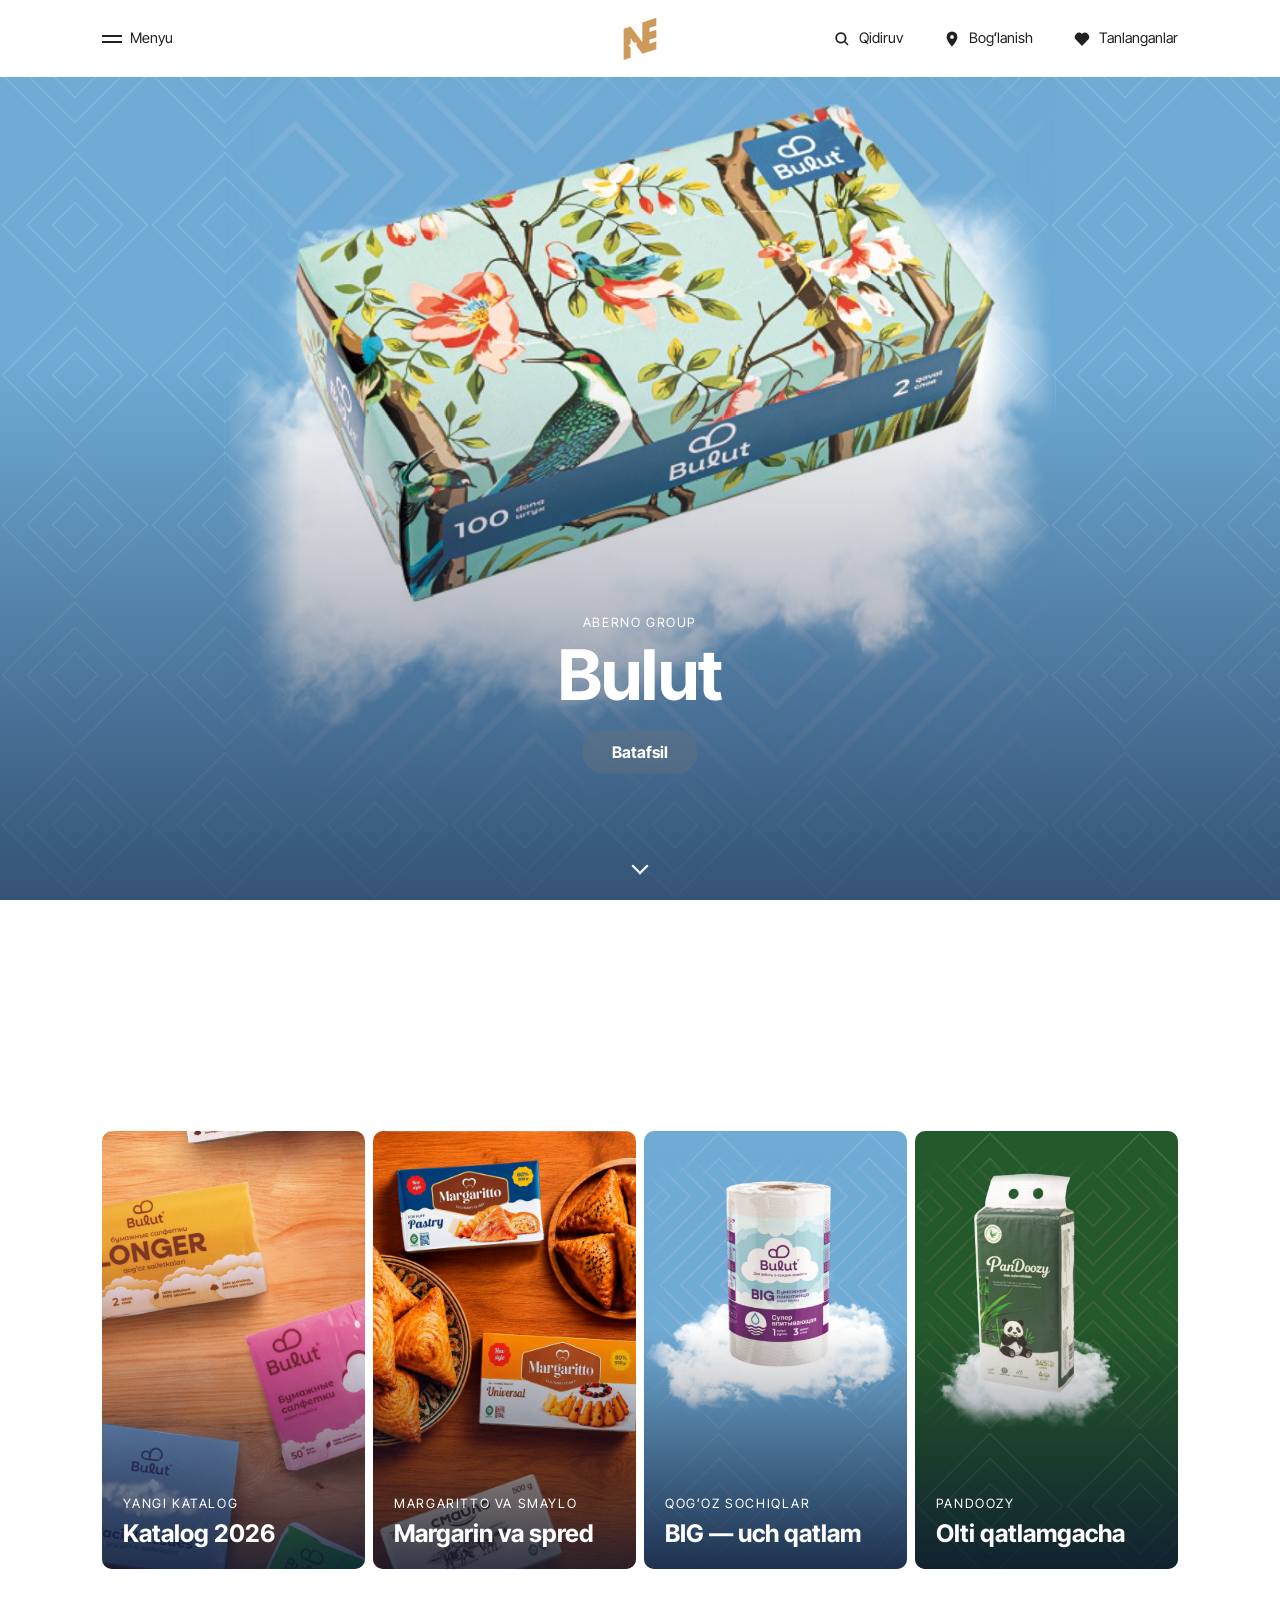
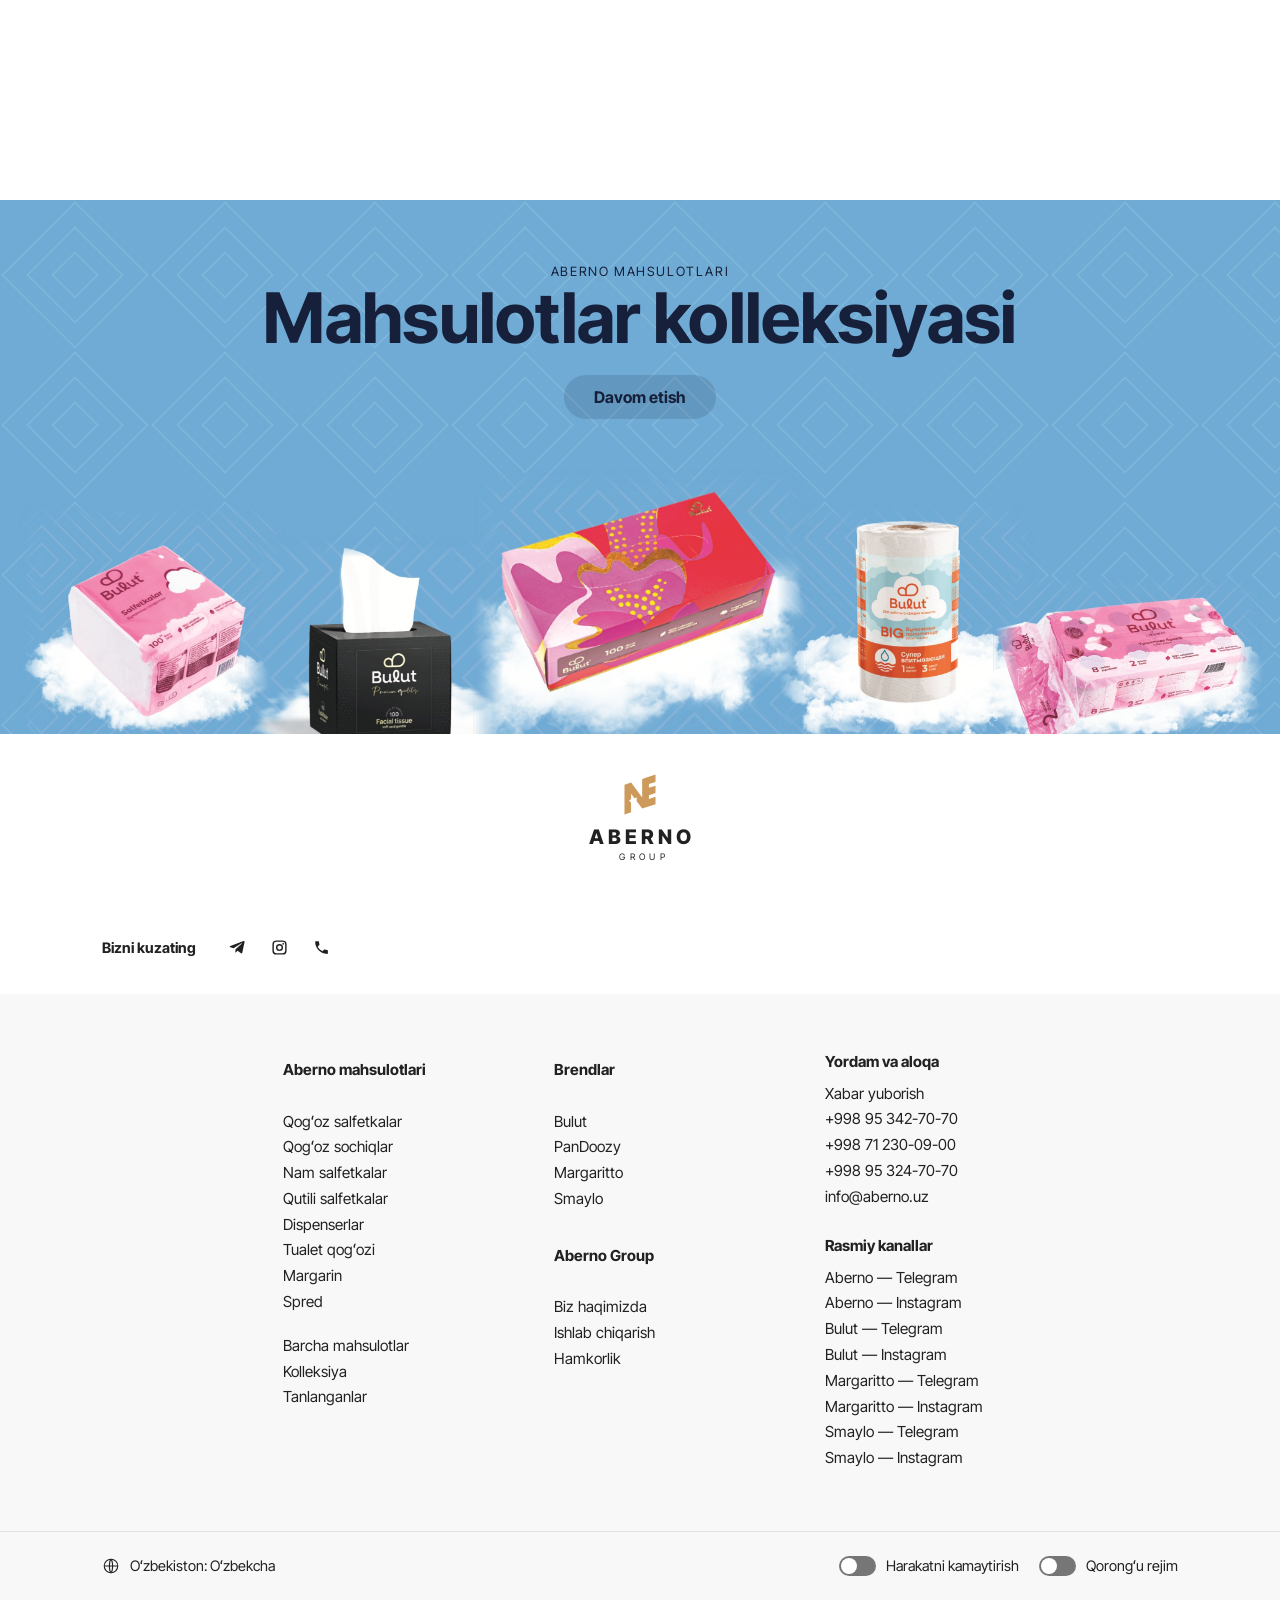
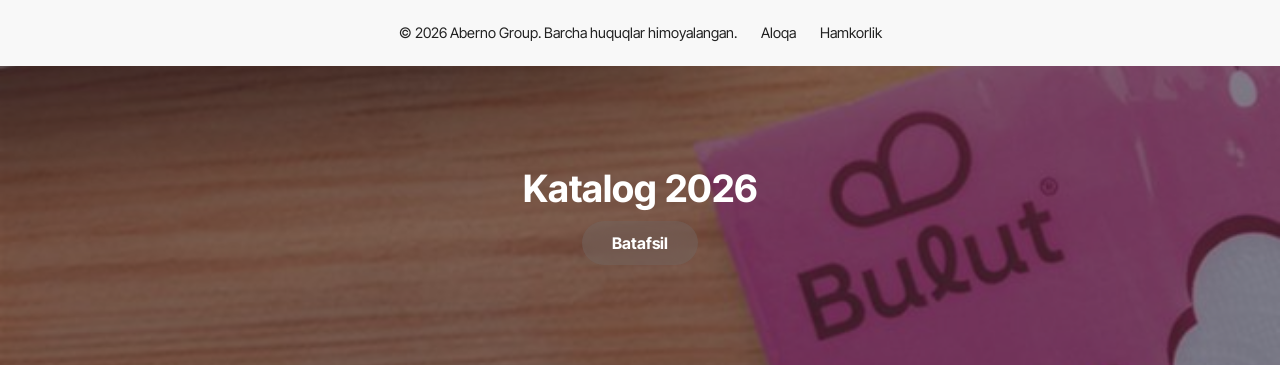
==== commit 1ac336ea: "Margaritto va Smaylo katalogi qoʻshildi, kompaniya maʼlumotlari yangilandi - «Aberno catalog» dan 8 " ====
--- a/index.html
+++ b/index.html
@@ -4,7 +4,7 @@
   <meta charset="UTF-8">
   <meta name="viewport" content="width=device-width, initial-scale=1.0">
   <title>Aberno Group — Bulut qogʻoz mahsulotlari, Margaritto va Smaylo</title>
-  <meta name="description" content="Aberno Group — 2021-yilda tashkil etilgan oʻzbek ishlab chiqarish kompaniyasi. Bulut qogʻoz mahsulotlari katalogi: salfetkalar, sochiqlar, tualet qogʻozi va dispenserlar.">
+  <meta name="description" content="Aberno Group — 2021-yilda tashkil etilgan oʻzbek ishlab chiqarish kompaniyasi. Bulut qogʻoz mahsulotlari, Margaritto margarini va Smaylo spredi katalogi.">
   <link rel="icon" href="assets/img/favicon.svg" type="image/svg+xml">
   <link rel="preconnect" href="https://fonts.googleapis.com">
   <link rel="preconnect" href="https://fonts.gstatic.com" crossorigin>
@@ -45,6 +45,12 @@
             </a>
           </li>
           <li>
+            <a class="mcard" href="brands.html">
+              <img class="mcard__img" src="assets/img/cover-food.jpg" alt="" loading="lazy">
+              <div class="mcard__text"><p class="eyebrow">Margaritto va Smaylo</p><h2 class="mcard__title">Margarin va spred</h2></div>
+            </a>
+          </li>
+          <li>
             <a class="mcard sky" href="products.html?cat=sochiq">
               <img class="mcard__img mcard__img--top feather" src="assets/img/products/t05.jpg" alt="" loading="lazy" width="900" height="900">
               <div class="mcard__text"><p class="eyebrow">Qogʻoz sochiqlar</p><h2 class="mcard__title">BIG — uch qatlam</h2></div>
--- a/assets/css/style.css
+++ b/assets/css/style.css
@@ -908,3 +908,51 @@
 .links-row { display: flex; flex-wrap: wrap; justify-content: center; gap: 8px 32px; }
 .split .eyebrow + .h50 { margin-top: 10px; }
 .split .h50 + .lead { margin-top: 20px; }
+
+/* ==========================================================
+   Foto asosidagi mahsulotlar (Margaritto, Smaylo)
+   ========================================================== */
+.pcard--photo { display: flex; flex-direction: column; }
+.pcard--photo .pcard__fig { flex: 1; min-height: 0; }
+.pcard--photo .pcard__fig img { width: 100%; height: 100%; object-fit: cover; }
+.pcard--photo .pcard__text { flex: none; align-content: start; gap: 2px; padding: 12px 3.8% 14px; }
+.pcard--photo .pcard__name { font-size: 1.06rem; }
+.pcard--photo .fav { margin: -6px; border-radius: 50%; background: rgba(255, 255, 255, .92); color: #1f5f9e; }
+
+.banner--photo, .cover--photo, .phero--photo { --on: #fff; background: #1b1b1b; }
+.banner__bg, .cover > .cover__bg, .phero__bg {
+  position: absolute; inset: 0; z-index: 0;
+  width: 100%; height: 100%; max-width: none; object-fit: cover;
+}
+.banner__bg { transition: transform 1.2s var(--ease); }
+.banner--photo:hover .banner__bg { transform: scale(1.04); }
+.banner--photo::after {
+  content: ""; position: absolute; inset: 0;
+  background: linear-gradient(to top, rgba(10, 14, 28, .8), rgba(10, 14, 28, .1) 65%);
+}
+.cover--photo::after { content: ""; position: absolute; inset: 0; background: rgba(10, 14, 28, .52); }
+
+.phero--photo {
+  grid-template-columns: 1fr; align-items: end;
+  min-height: max(380px, min(100svh - var(--header-h), 42vw));
+  padding: 0;
+}
+.phero--photo::before { z-index: 1; background: linear-gradient(to top, rgba(10, 14, 28, .82), transparent 60%); }
+.phero--photo .phero__info { grid-column: 1; z-index: 2; padding: 0 var(--gutter) clamp(28px, 4.4vw, 64px); }
+.phero--photo .phero__name { font-size: var(--h50); line-height: 1.1; }
+
+.uses { display: grid; grid-template-columns: repeat(4, 1fr); gap: var(--gap); }
+.uses li { background: var(--bg); }
+.uses img { width: 100%; aspect-ratio: 19 / 10; object-fit: cover; }
+.uses p { padding: 16px 20px 22px; font-size: 1.06rem; font-weight: 700; line-height: 1.3; }
+@media (max-width: 899px) { .uses { grid-template-columns: 1fr 1fr; } }
+@media (max-width: 479px) { .uses p { padding: 12px 14px 16px; font-size: .96rem; } }
+
+.specs__head > div:last-child:not(.sky) img { aspect-ratio: 12 / 5; object-fit: cover; }
+
+.certs { display: block; width: min(100%, 900px); margin-inline: auto; background: #fff; }
+
+@media (min-width: 900px) {
+  .roller__list { grid-auto-columns: calc((100vw - 2 * var(--gutter) - 3 * var(--gap)) / 4); }
+  .mcard__title { font-size: clamp(1.3rem, 1.9vw, 2rem); }
+}
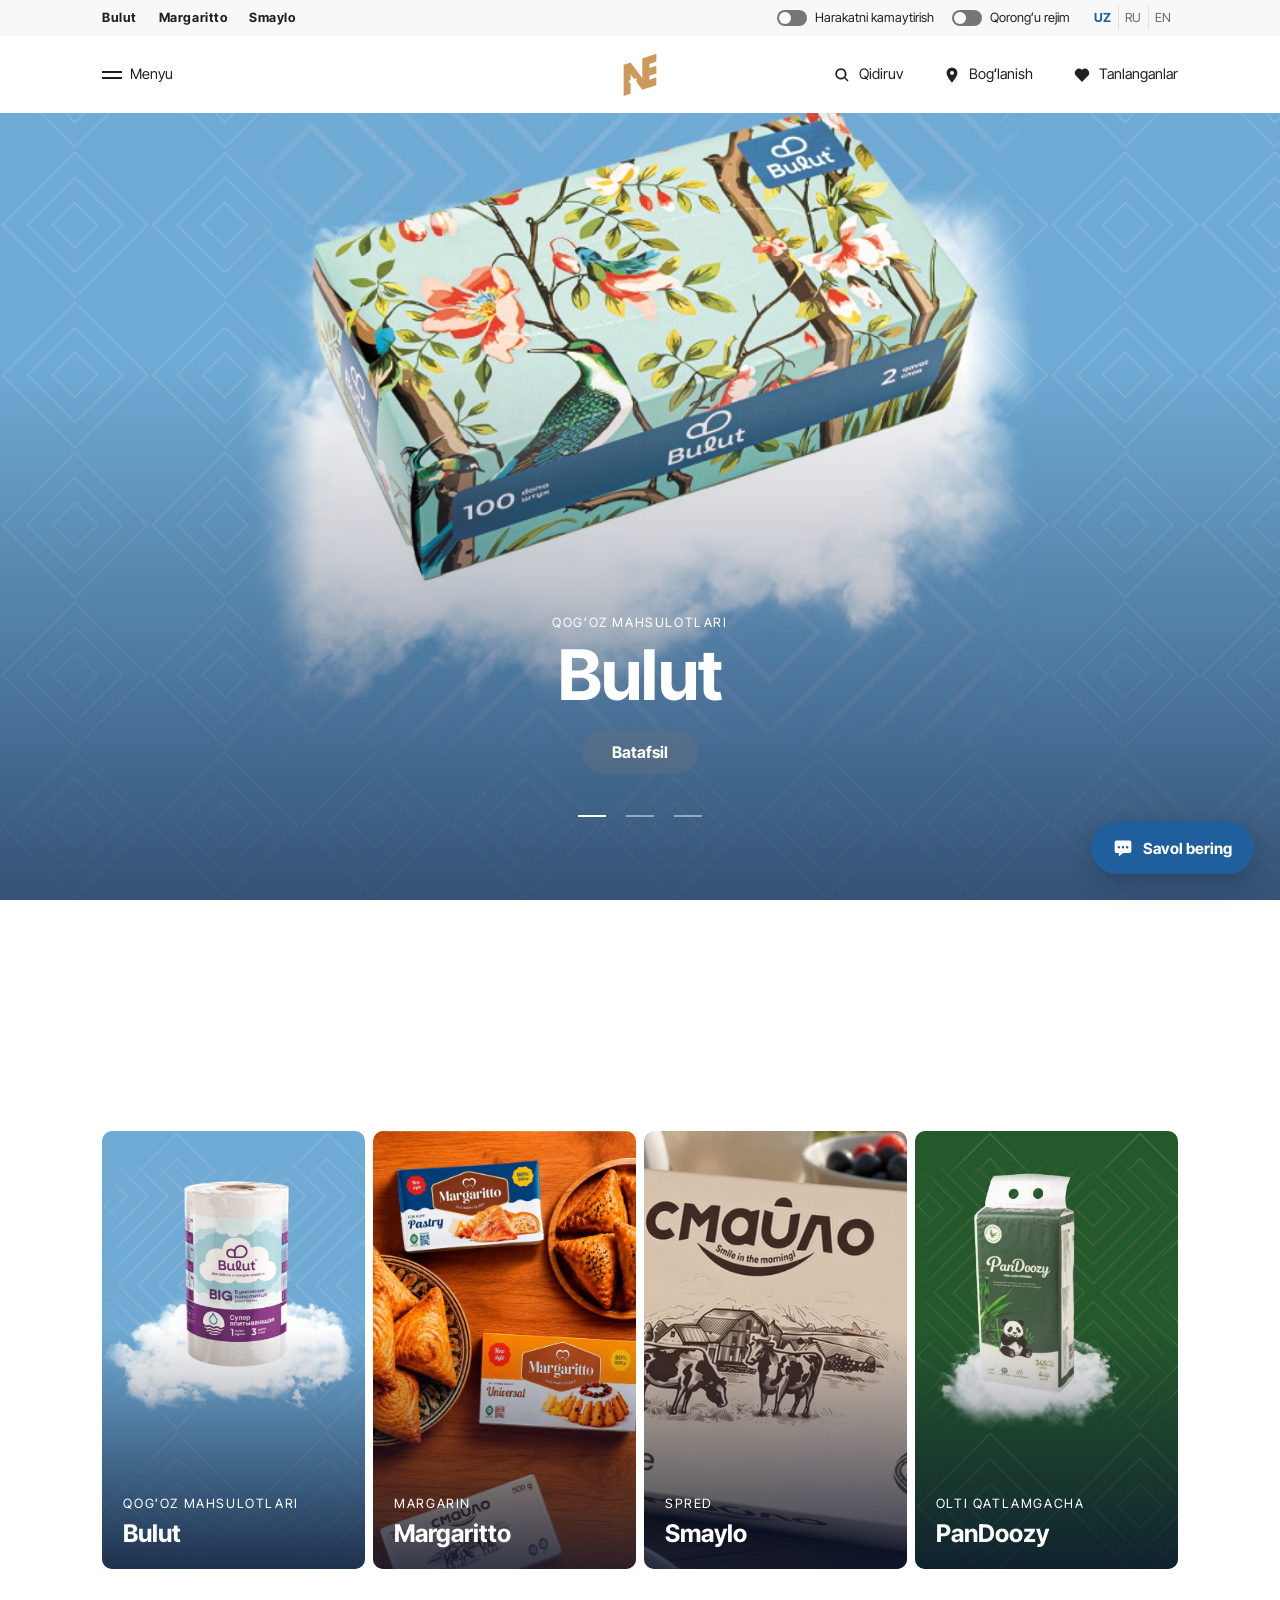
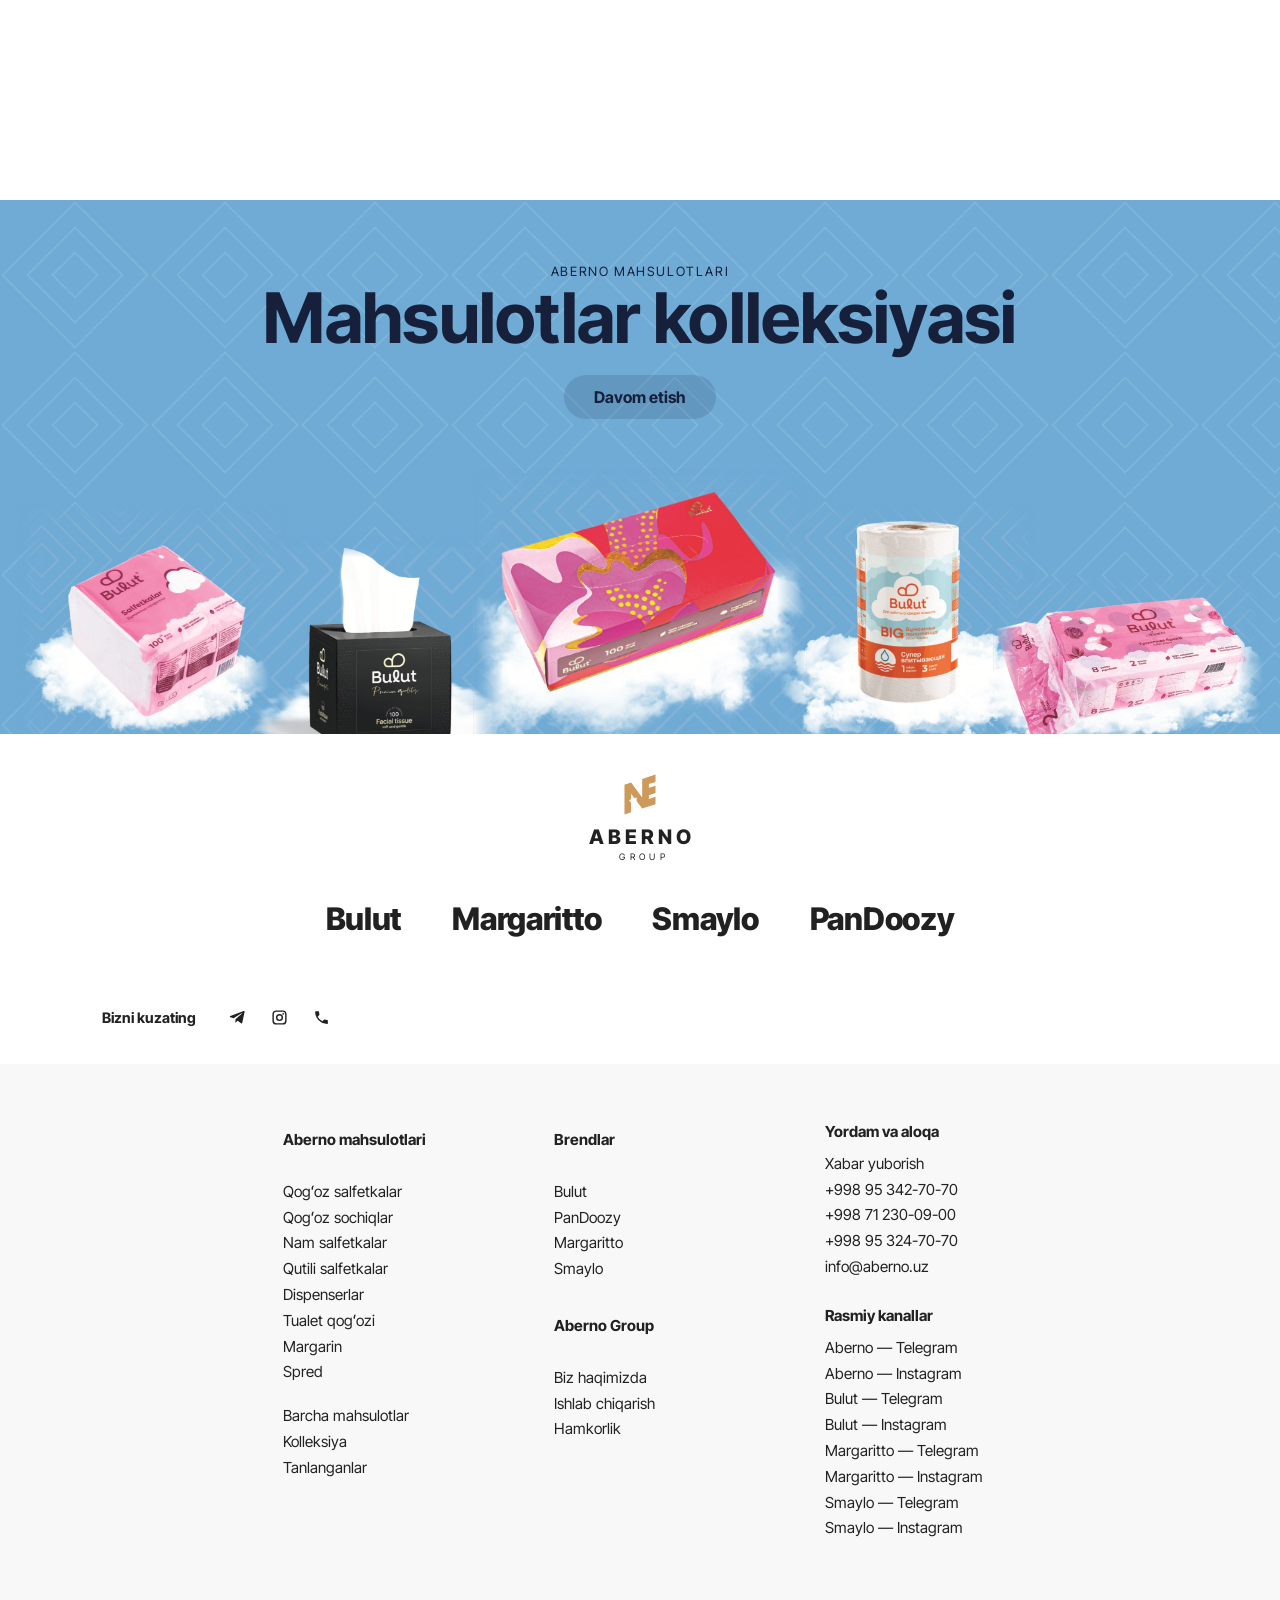
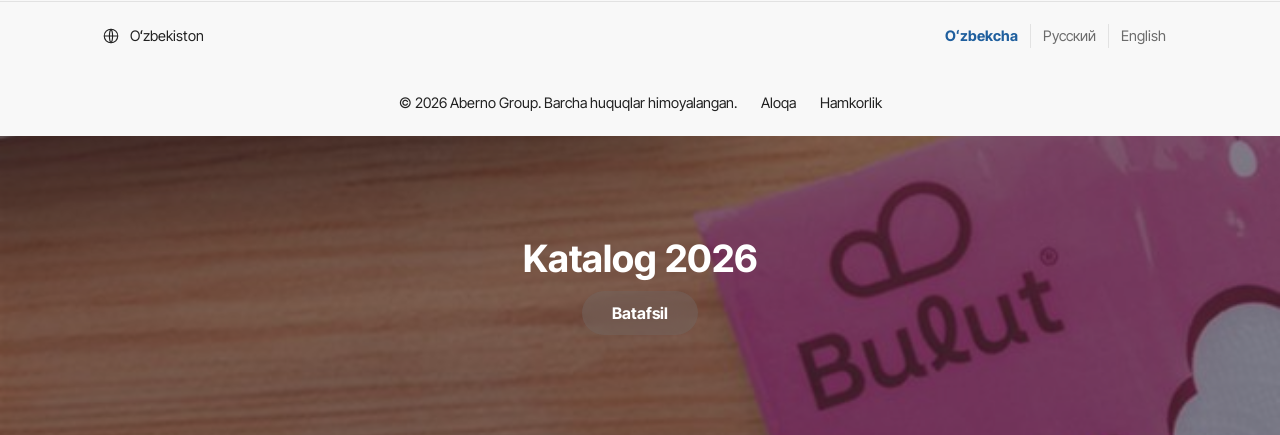
==== commit bc1ae571: "Uch til, chat, brendlar karuseli va yuqori panel qoʻshildi - Til tanlash: oʻzbek, rus va ingliz (lug" ====
--- a/index.html
+++ b/index.html
@@ -9,9 +9,12 @@
   <link rel="preconnect" href="https://fonts.googleapis.com">
   <link rel="preconnect" href="https://fonts.gstatic.com" crossorigin>
   <link href="https://fonts.googleapis.com/css2?family=Inter+Tight:wght@300;400;700;800&display=swap" rel="stylesheet">
-  <script>(function(){var d=document.documentElement,t;try{t=localStorage.getItem("theme")}catch(e){}if(t!=="light"&&t!=="dark"){t=window.matchMedia&&matchMedia("(prefers-color-scheme: dark)").matches?"dark":"light"}d.setAttribute("data-theme",t);d.classList.add("js")})();</script>
+  <script>(function(){var d=document.documentElement,t,l;try{t=localStorage.getItem("theme");l=localStorage.getItem("lang")}catch(e){}var q=/[?&]lang=(uz|ru|en)\b/.exec(location.search);if(q)l=q[1];if(t!=="light"&&t!=="dark"){t=window.matchMedia&&matchMedia("(prefers-color-scheme: dark)").matches?"dark":"light"}d.setAttribute("data-theme",t);d.classList.add("js");if(l==="ru"||l==="en"){d.classList.add("i18n-pending");setTimeout(function(){d.classList.remove("i18n-pending")},3000)}})();</script>
   <link rel="stylesheet" href="assets/css/style.css">
   <script src="assets/js/data.js" defer></script>
+  <script src="assets/js/i18n-dict.js" defer></script>
+  <script src="assets/js/i18n.js" defer></script>
+  <script src="assets/js/chat.js" defer></script>
   <script src="assets/js/main.js" defer></script>
 </head>
 <body>
@@ -20,46 +23,65 @@
 
   <main>
     <section class="hero">
-      <div class="hero__stage sky">
-        <div class="hero__slides" aria-hidden="true">
-          <img class="feather is-on" src="assets/img/products/b06.jpg" alt="" width="900" height="900" fetchpriority="high">
-          <img class="feather" src="assets/img/products/t02.jpg" alt="" width="900" height="900" loading="lazy">
-          <img class="feather" src="assets/img/products/w01.jpg" alt="" width="900" height="900" loading="lazy">
-          <img class="feather" src="assets/img/products/h04.jpg" alt="" width="900" height="900" loading="lazy">
+      <div class="hero__stage">
+        <div class="hero__slide sky is-on" aria-hidden="true">
+          <img class="feather" src="assets/img/products/b06.jpg" alt="" width="900" height="900" fetchpriority="high">
+        </div>
+        <div class="hero__slide hero__slide--photo" aria-hidden="true">
+          <img src="assets/img/hero-margaritto.jpg" alt="" loading="lazy">
+        </div>
+        <div class="hero__slide hero__slide--photo" aria-hidden="true">
+          <img src="assets/img/hero-smaylo.jpg" alt="" loading="lazy">
         </div>
         <div class="hero__text">
-          <p class="eyebrow">Aberno Group</p>
-          <h1 class="h100">Bulut</h1>
-          <a class="btn btn--glass" href="bulut.html">Batafsil</a>
+          <div class="hero__copy is-on">
+            <p class="eyebrow">Qogʻoz mahsulotlari</p>
+            <h1 class="h100">Bulut</h1>
+            <a class="btn btn--glass" href="bulut.html">Batafsil</a>
+          </div>
+          <div class="hero__copy">
+            <p class="eyebrow">Margarin</p>
+            <p class="h100">Margaritto</p>
+            <a class="btn btn--glass" href="margaritto.html">Batafsil</a>
+          </div>
+          <div class="hero__copy">
+            <p class="eyebrow">Spred</p>
+            <p class="h100">Smaylo</p>
+            <a class="btn btn--glass" href="smaylo.html">Batafsil</a>
+          </div>
         </div>
-        <span class="hero__arrow" aria-hidden="true"></span>
+        <div class="hero__dots">
+          <button class="hero__dot" type="button" aria-pressed="true" aria-label="Bulut"></button>
+          <button class="hero__dot" type="button" aria-pressed="false" aria-label="Margaritto"></button>
+          <button class="hero__dot" type="button" aria-pressed="false" aria-label="Smaylo"></button>
+        </div>
         <div class="hero__shade"></div>
       </div>
 
       <div class="roller">
         <ul class="roller__list">
           <li>
-            <a class="mcard" href="products.html">
-              <img class="mcard__img" src="assets/img/cover.jpg" alt="" loading="lazy">
-              <div class="mcard__text"><p class="eyebrow">Yangi katalog</p><h2 class="mcard__title">Katalog 2026</h2></div>
+            <a class="mcard sky" href="bulut.html">
+              <img class="mcard__img mcard__img--top feather" src="assets/img/products/t05.jpg" alt="" loading="lazy" width="900" height="900">
+              <div class="mcard__text"><p class="eyebrow">Qogʻoz mahsulotlari</p><h2 class="mcard__title">Bulut</h2></div>
             </a>
           </li>
           <li>
-            <a class="mcard" href="brands.html">
+            <a class="mcard" href="margaritto.html">
               <img class="mcard__img" src="assets/img/cover-food.jpg" alt="" loading="lazy">
-              <div class="mcard__text"><p class="eyebrow">Margaritto va Smaylo</p><h2 class="mcard__title">Margarin va spred</h2></div>
+              <div class="mcard__text"><p class="eyebrow">Margarin</p><h2 class="mcard__title">Margaritto</h2></div>
             </a>
           </li>
           <li>
-            <a class="mcard sky" href="products.html?cat=sochiq">
-              <img class="mcard__img mcard__img--top feather" src="assets/img/products/t05.jpg" alt="" loading="lazy" width="900" height="900">
-              <div class="mcard__text"><p class="eyebrow">Qogʻoz sochiqlar</p><h2 class="mcard__title">BIG — uch qatlam</h2></div>
+            <a class="mcard" href="smaylo.html">
+              <img class="mcard__img mcard__img--pos" src="assets/img/card-smaylo.jpg" alt="" loading="lazy">
+              <div class="mcard__text"><p class="eyebrow">Spred</p><h2 class="mcard__title">Smaylo</h2></div>
             </a>
           </li>
           <li>
             <a class="mcard sky sky--leaf" href="pandoozy.html">
               <img class="mcard__img mcard__img--top feather" src="assets/img/products/p03.jpg" alt="" loading="lazy" width="900" height="900">
-              <div class="mcard__text"><p class="eyebrow">PanDoozy</p><h2 class="mcard__title">Olti qatlamgacha</h2></div>
+              <div class="mcard__text"><p class="eyebrow">Olti qatlamgacha</p><h2 class="mcard__title">PanDoozy</h2></div>
             </a>
           </li>
         </ul>
--- a/assets/css/style.css
+++ b/assets/css/style.css
@@ -956,3 +956,151 @@
   .roller__list { grid-auto-columns: calc((100vw - 2 * var(--gutter) - 3 * var(--gap)) / 4); }
   .mcard__title { font-size: clamp(1.3rem, 1.9vw, 2rem); }
 }
+
+/* ==========================================================
+   Yuqori panel: brendlar, sozlamalar, til
+   ========================================================== */
+:root { --topbar-h: 36px; --header-h: 113px; }
+@media (max-width: 899px) { :root { --header-h: 100px; } }
+html.i18n-pending body { visibility: hidden; }
+
+.topbar {
+  display: flex; align-items: center; justify-content: space-between; gap: 16px;
+  height: var(--topbar-h);
+  padding-inline: var(--gutter);
+  background: var(--soft);
+  font-size: .8rem; line-height: 1;
+}
+.hdr { height: calc(100% - var(--topbar-h)); }
+.topbar__brands { display: flex; gap: 22px; }
+.topbar__brands a { font-weight: 700; letter-spacing: .04em; transition: color .3s var(--ease); }
+.topbar__brands a:hover { color: var(--accent); }
+.topbar__tools { display: flex; align-items: center; gap: 18px; margin-left: auto; }
+.topbar .toggle { gap: 8px; }
+.topbar .toggle svg { display: none; width: 15px; height: 15px; fill: currentColor; }
+.topbar .toggle__track { width: 30px; height: 16px; }
+.topbar .toggle__track::after { width: 12px; height: 12px; }
+.topbar .toggle[aria-pressed="true"] .toggle__track::after { transform: translateX(14px); }
+
+.lang { display: flex; align-items: center; }
+.lang__btn {
+  min-width: 30px; min-height: 24px; padding: 0 6px;
+  font-size: .78rem; font-weight: 400; letter-spacing: .04em; color: var(--muted);
+  border-left: 1px solid var(--line);
+  transition: color .3s var(--ease);
+}
+.lang__btn:first-child { border-left: 0; }
+.lang__btn:hover { color: var(--text); }
+.lang__btn[aria-pressed="true"] { color: var(--accent); font-weight: 700; }
+.lang--names .lang__btn { padding: 0 12px; font-size: .905rem; letter-spacing: 0; }
+
+@media (max-width: 899px) {
+  .topbar { gap: 8px; padding-inline: calc(var(--gutter) - 4px); }
+  .topbar__brands { gap: 12px; }
+  .topbar__tools { gap: 10px; }
+  .topbar .toggle__label { display: none; }
+  .topbar .toggle svg { display: block; }
+}
+@media (max-width: 479px) {
+  .topbar__brands { display: none; }
+  .topbar__tools { width: 100%; justify-content: space-between; }
+}
+
+/* ---------- Brend belgilari ---------- */
+.pcard__brand { font-size: .7rem; font-weight: 700; letter-spacing: .125em; text-transform: uppercase; color: var(--accent); }
+.grid--gallery .pcard__brand { color: inherit; }
+
+.chips { display: flex; flex-wrap: wrap; justify-content: center; gap: 8px; margin-top: 28px; padding-inline: var(--gutter); }
+.chip {
+  min-height: 40px; padding: 0 22px;
+  border-radius: 9999px; background: var(--soft);
+  font-size: .905rem; font-weight: 700;
+  transition: background-color .3s var(--ease), color .3s var(--ease);
+}
+.chip:hover { background: var(--line); }
+.chip[aria-pressed="true"] { background: var(--text); color: var(--bg); }
+
+.ft__brands { display: flex; flex-wrap: wrap; justify-content: center; gap: 8px clamp(20px, 4vw, 64px); padding: 0 var(--gutter) 36px; }
+.ft__brands a { font-size: var(--h30); font-weight: 800; letter-spacing: -.01em; line-height: 1.1; transition: color .3s var(--ease); }
+.ft__brands a:hover { color: var(--accent); }
+
+/* ---------- Bosh sahifa: brendlar karuseli ---------- */
+.hero__slide {
+  position: absolute; inset: 0;
+  display: grid; place-items: center;
+  padding-top: var(--header-h);
+  opacity: 0; transition: opacity 1.4s var(--ease);
+}
+.hero__slide.is-on { opacity: 1; }
+.hero__slide > img.feather {
+  width: min(84vw, 80vh); height: auto; max-width: none; margin-top: -20vh;
+  transform: scale(1.02); transition: transform 8s linear;
+}
+.hero__slide.is-on > img.feather { transform: scale(1.1); }
+.hero__slide--photo { padding: 0; background: #1b1b1b; }
+.hero__slide--photo img { width: 100%; height: 100%; object-fit: cover; transform: scale(1.02); transition: transform 8s linear; }
+.hero__slide--photo.is-on img { transform: scale(1.08); }
+.hero__text { display: grid; }
+.hero__copy {
+  grid-area: 1 / 1;
+  display: grid; justify-items: center; gap: 10px;
+  opacity: 0; visibility: hidden; transform: translateY(12px);
+  transition: opacity .8s var(--ease), transform .8s var(--ease), visibility .8s;
+}
+.hero__copy.is-on { opacity: 1; visibility: visible; transform: none; }
+.hero__copy .btn { margin-top: 12px; }
+.hero__dots { position: absolute; left: 0; right: 0; bottom: 8vh; z-index: 2; display: flex; justify-content: center; gap: 4px; }
+.hero__dot { display: grid; place-items: center; width: 44px; height: 24px; }
+.hero__dot::before { content: ""; width: 28px; height: 2px; background: rgba(255, 255, 255, .45); transition: background-color .3s var(--ease); }
+.hero__dot[aria-pressed="true"]::before { background: #fff; }
+.mcard__img--pos { object-position: 58% 50%; }
+
+/* ==========================================================
+   Savol-javob chati
+   ========================================================== */
+.chat { position: fixed; right: max(16px, 2vw); bottom: max(16px, 2vw); z-index: 90; }
+.chat__fab {
+  display: inline-flex; align-items: center; gap: 10px;
+  min-height: 52px; padding: 0 22px;
+  border-radius: 9999px; background: var(--btn); color: var(--btn-text);
+  font-weight: 700; font-size: .96rem;
+  box-shadow: 0 8px 28px rgba(0, 0, 0, .22);
+  transition: transform .3s var(--ease), background-color .3s var(--ease);
+}
+.chat__fab:hover { transform: translateY(-2px); }
+.chat__fab svg { width: 20px; height: 20px; fill: currentColor; }
+.chat.is-open .chat__fab { display: none; }
+
+.chat__panel {
+  display: flex; flex-direction: column;
+  width: min(390px, calc(100vw - 32px));
+  height: min(620px, calc(100vh - 32px)); height: min(620px, calc(100svh - 32px));
+  background: var(--bg); color: var(--text);
+  border-radius: 14px; overflow: hidden;
+  box-shadow: 0 18px 60px rgba(0, 0, 0, .3);
+}
+.chat__head { display: flex; align-items: center; justify-content: space-between; gap: 12px; padding: 16px 18px; background: var(--navy); color: #fff; }
+.chat__head h2 { font-size: 1.06rem; line-height: 1.2; }
+.chat__head p { margin-top: 3px; font-size: .78rem; opacity: .8; }
+.chat__close { position: relative; display: grid; place-items: center; width: 36px; height: 36px; flex: none; }
+.chat__log { flex: 1; min-height: 0; overflow-y: auto; overscroll-behavior: contain; display: flex; flex-direction: column; gap: 10px; padding: 16px; }
+.chat__msg { max-width: 88%; padding: 10px 14px; border-radius: 14px; font-size: .92rem; line-height: 1.45; overflow-wrap: anywhere; }
+.chat__msg--bot { align-self: flex-start; background: var(--soft); border-bottom-left-radius: 4px; }
+.chat__msg--user { align-self: flex-end; background: var(--btn); color: var(--btn-text); border-bottom-right-radius: 4px; }
+.chat__msg.is-typing p { animation: blink 1.2s ease-in-out infinite; }
+@keyframes blink { 50% { opacity: .3; } }
+.chat__links { display: flex; flex-wrap: wrap; gap: 6px; margin-top: 10px; }
+.chat__links a { padding: 6px 12px; border-radius: 9999px; background: var(--bg); color: var(--accent); font-size: .82rem; font-weight: 700; }
+.chat__links a:hover { text-decoration: underline; }
+.chat__faq { padding: 10px 16px 12px; border-top: 1px solid var(--line); }
+.chat__faq p { font-size: .7rem; letter-spacing: .125em; text-transform: uppercase; color: var(--muted); margin-bottom: 8px; }
+.chat__faq ul { display: flex; flex-wrap: wrap; gap: 6px; }
+.chat__faq button { padding: 7px 12px; border: 1px solid var(--line); border-radius: 9999px; font-size: .82rem; line-height: 1.25; text-align: left; transition: border-color .3s, color .3s; }
+.chat__faq button:hover { border-color: var(--accent); color: var(--accent); }
+.chat__form { display: flex; gap: 8px; padding: 12px 16px 16px; border-top: 1px solid var(--line); }
+.chat__form input { flex: 1; min-width: 0; min-height: 44px; padding: 0 16px; border: 1px solid var(--line); border-radius: 9999px; background: var(--soft); color: inherit; font: inherit; font-size: .95rem; }
+.chat__form input:focus { outline: 0; border-color: var(--accent); }
+.chat__form button { display: grid; place-items: center; width: 44px; height: 44px; flex: none; border-radius: 50%; background: var(--btn); color: var(--btn-text); }
+.chat__form svg { width: 18px; height: 18px; fill: currentColor; }
+.hero__copy .h100 { font-weight: 700; }
+@media (max-width: 599px) { .chat__fab { min-height: 48px; padding: 0 16px; font-size: .9rem; } }
